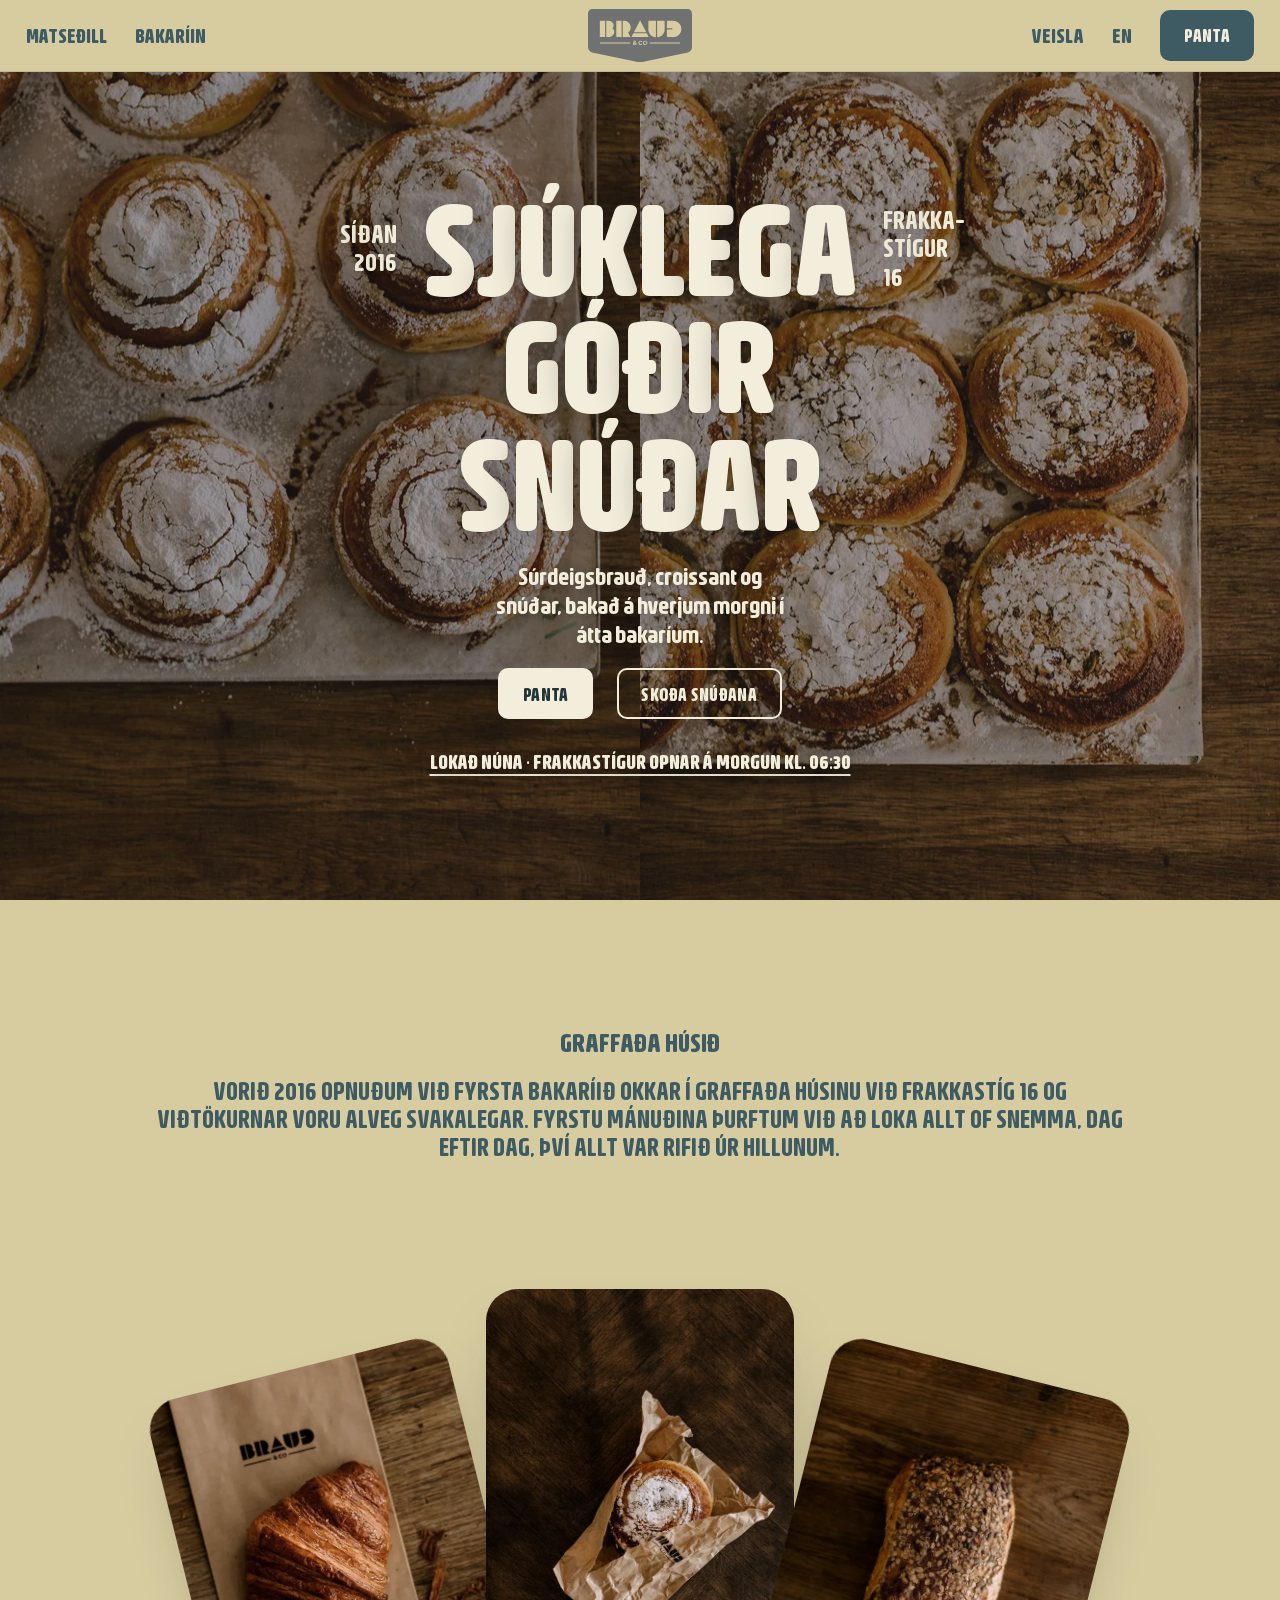
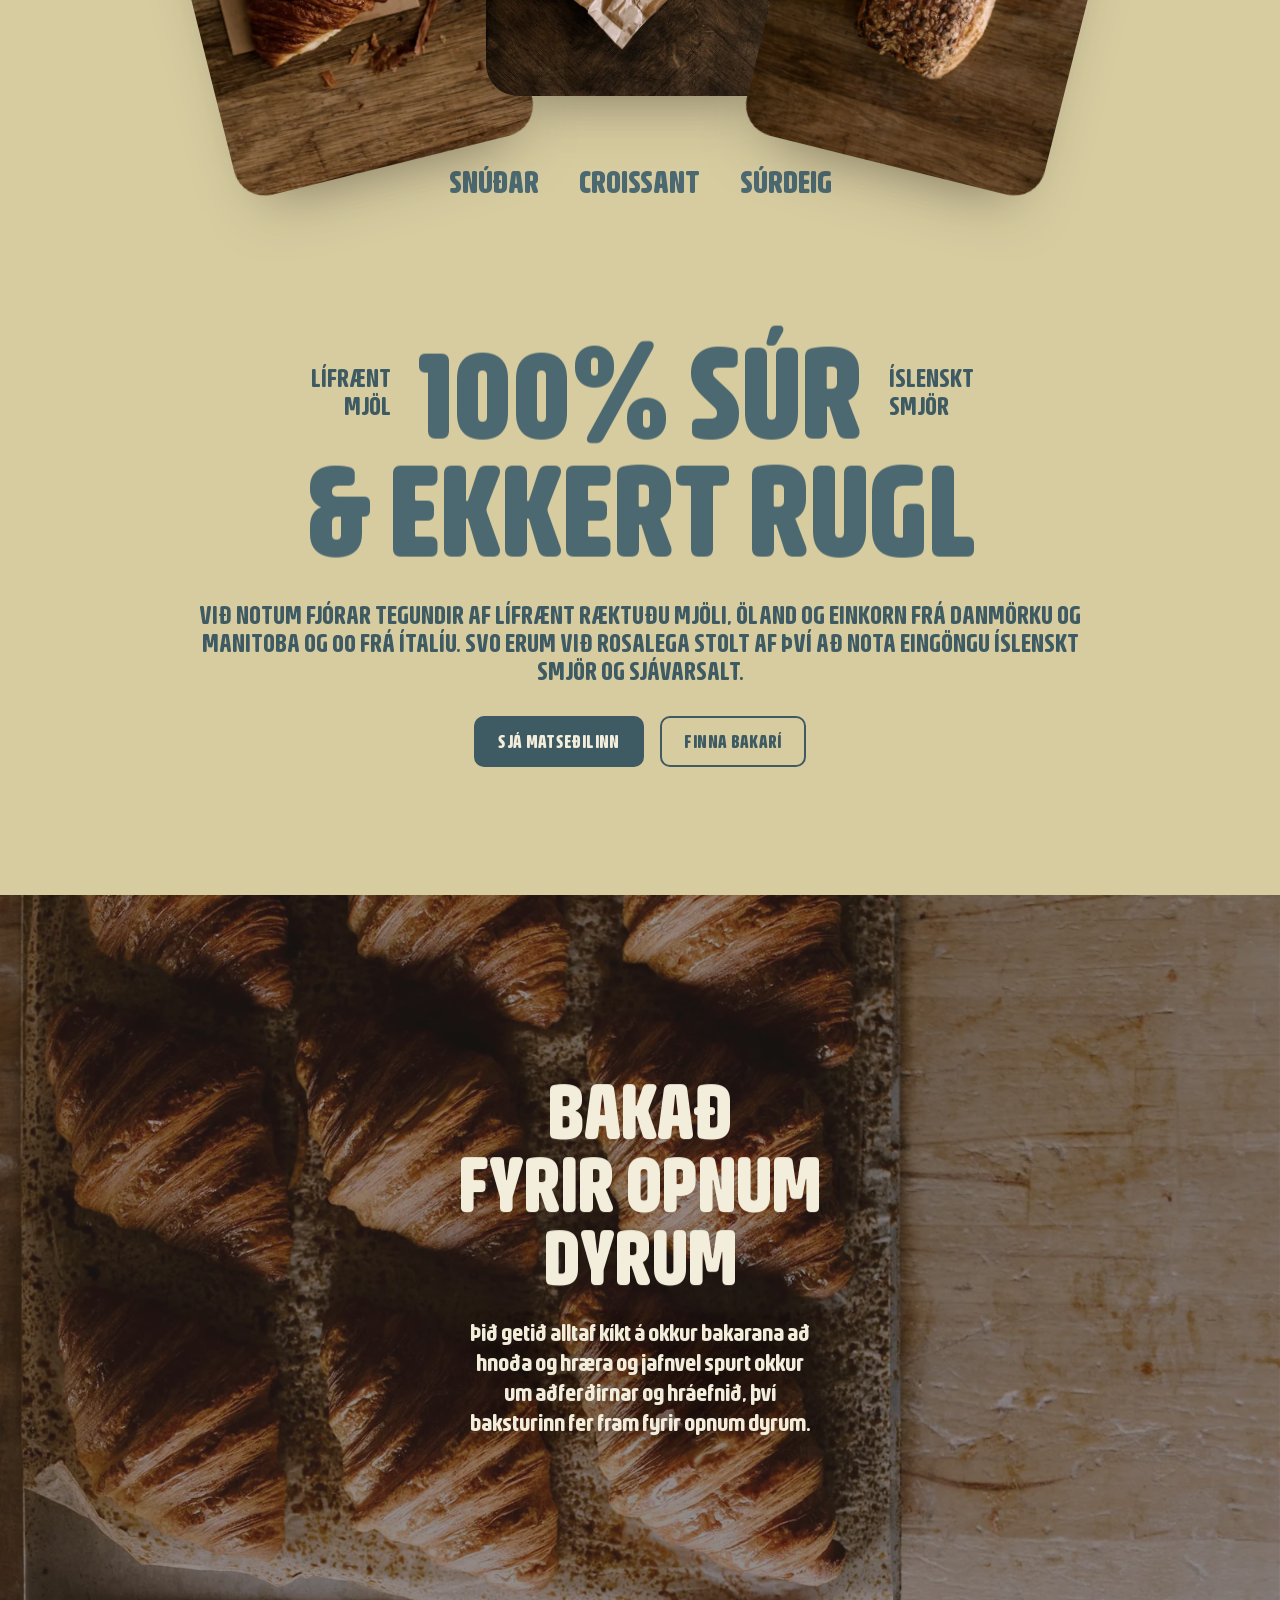
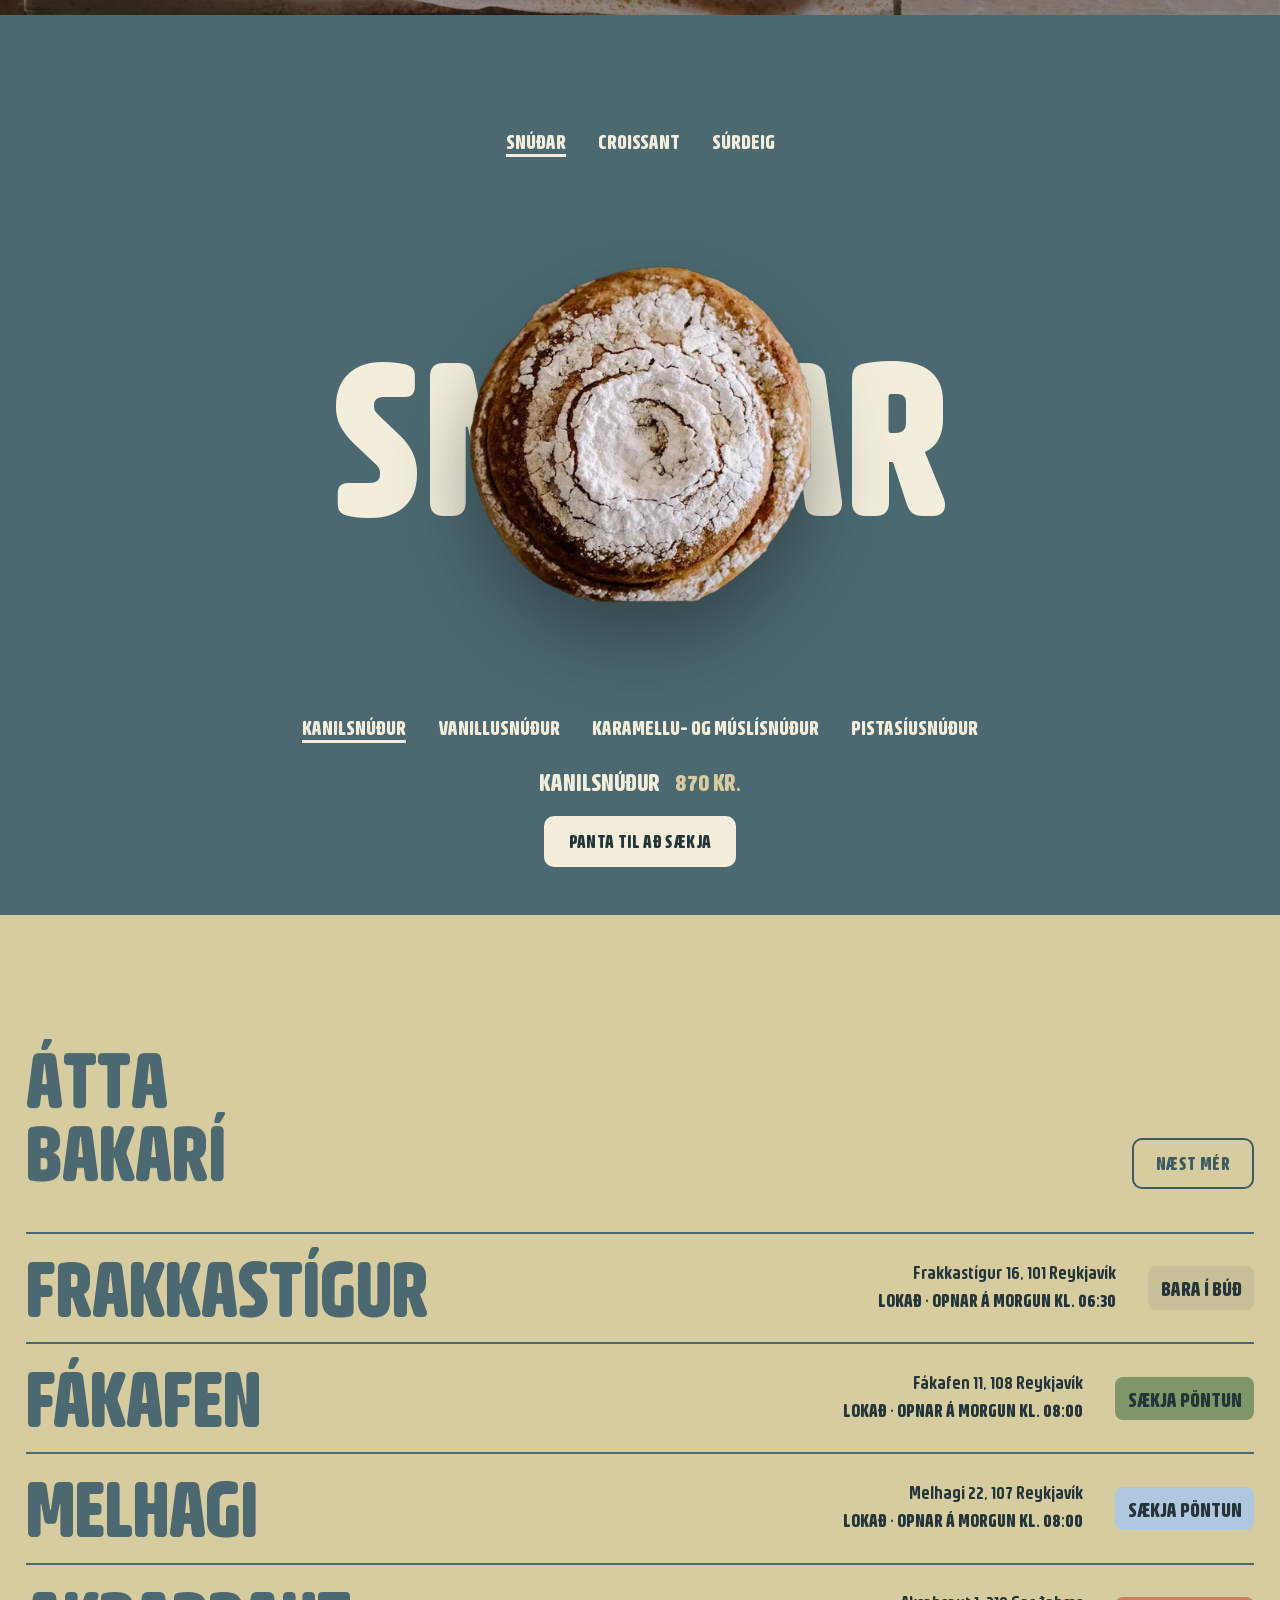
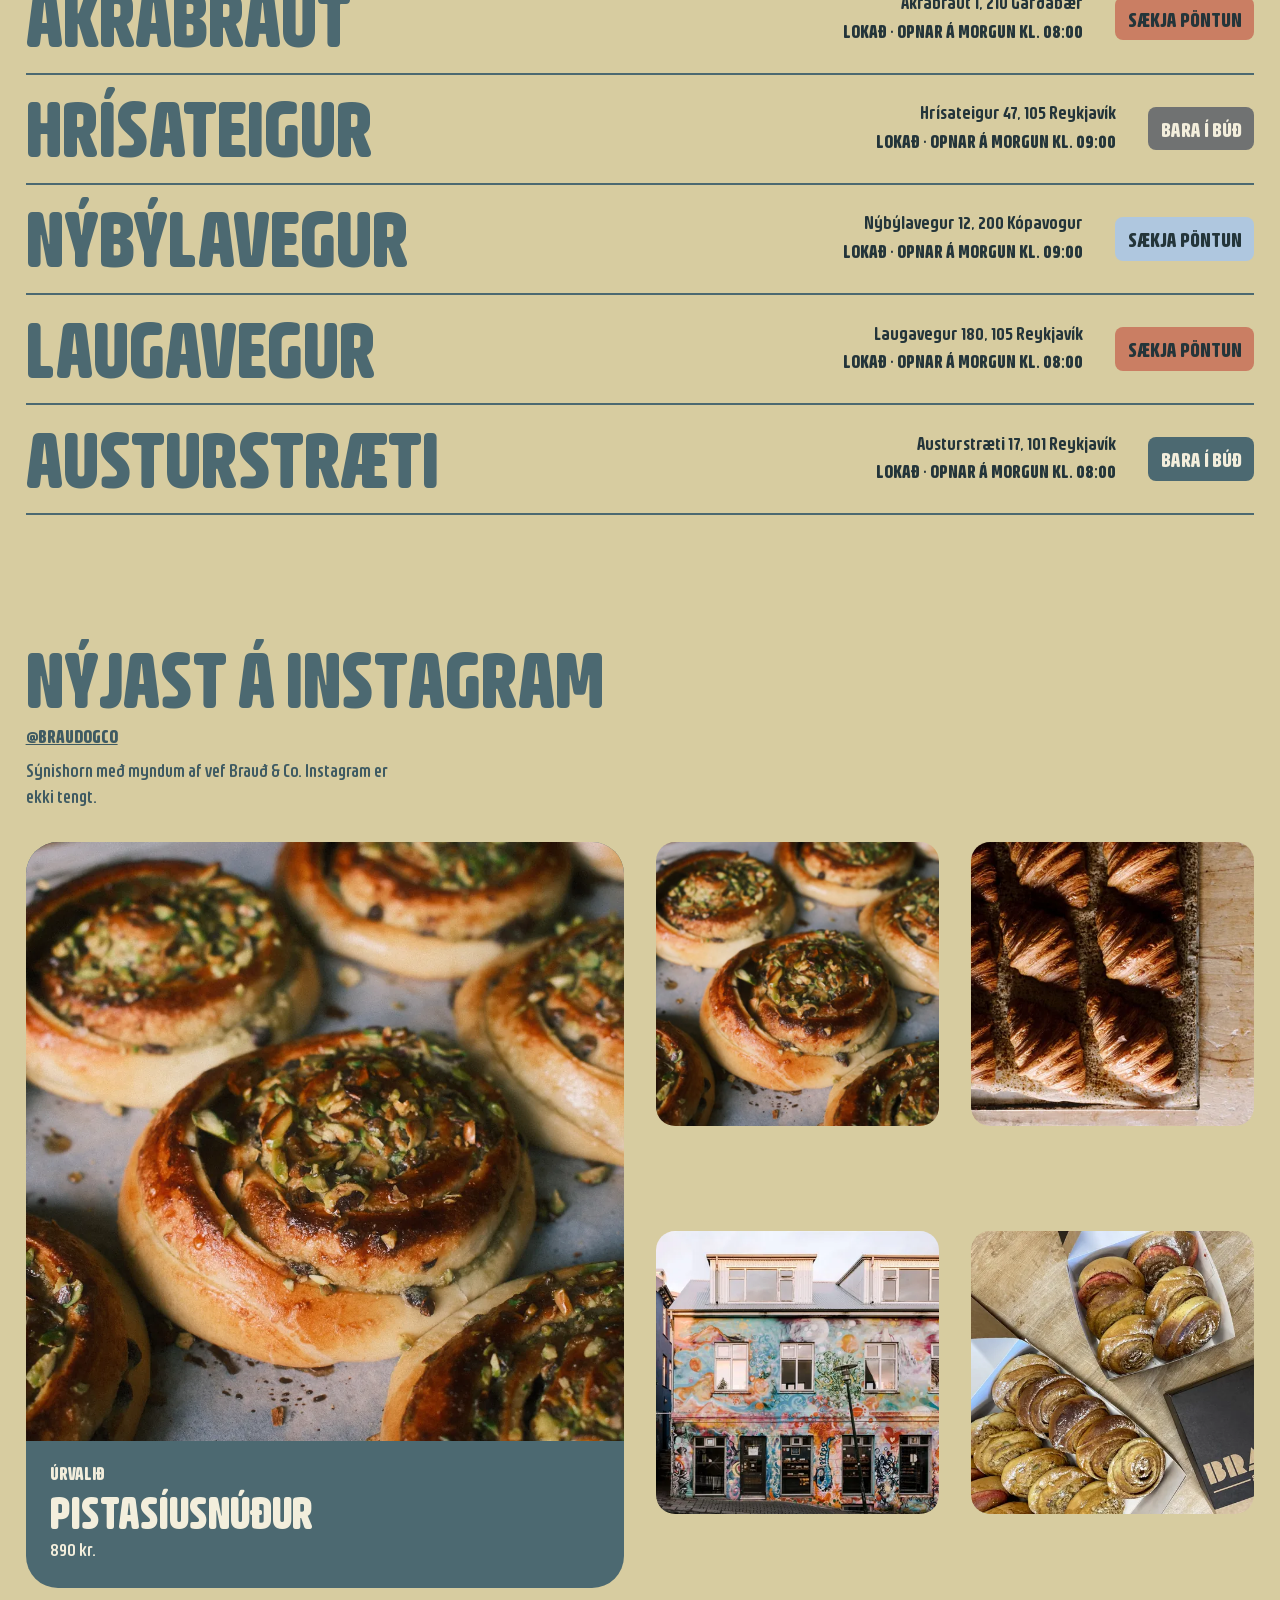
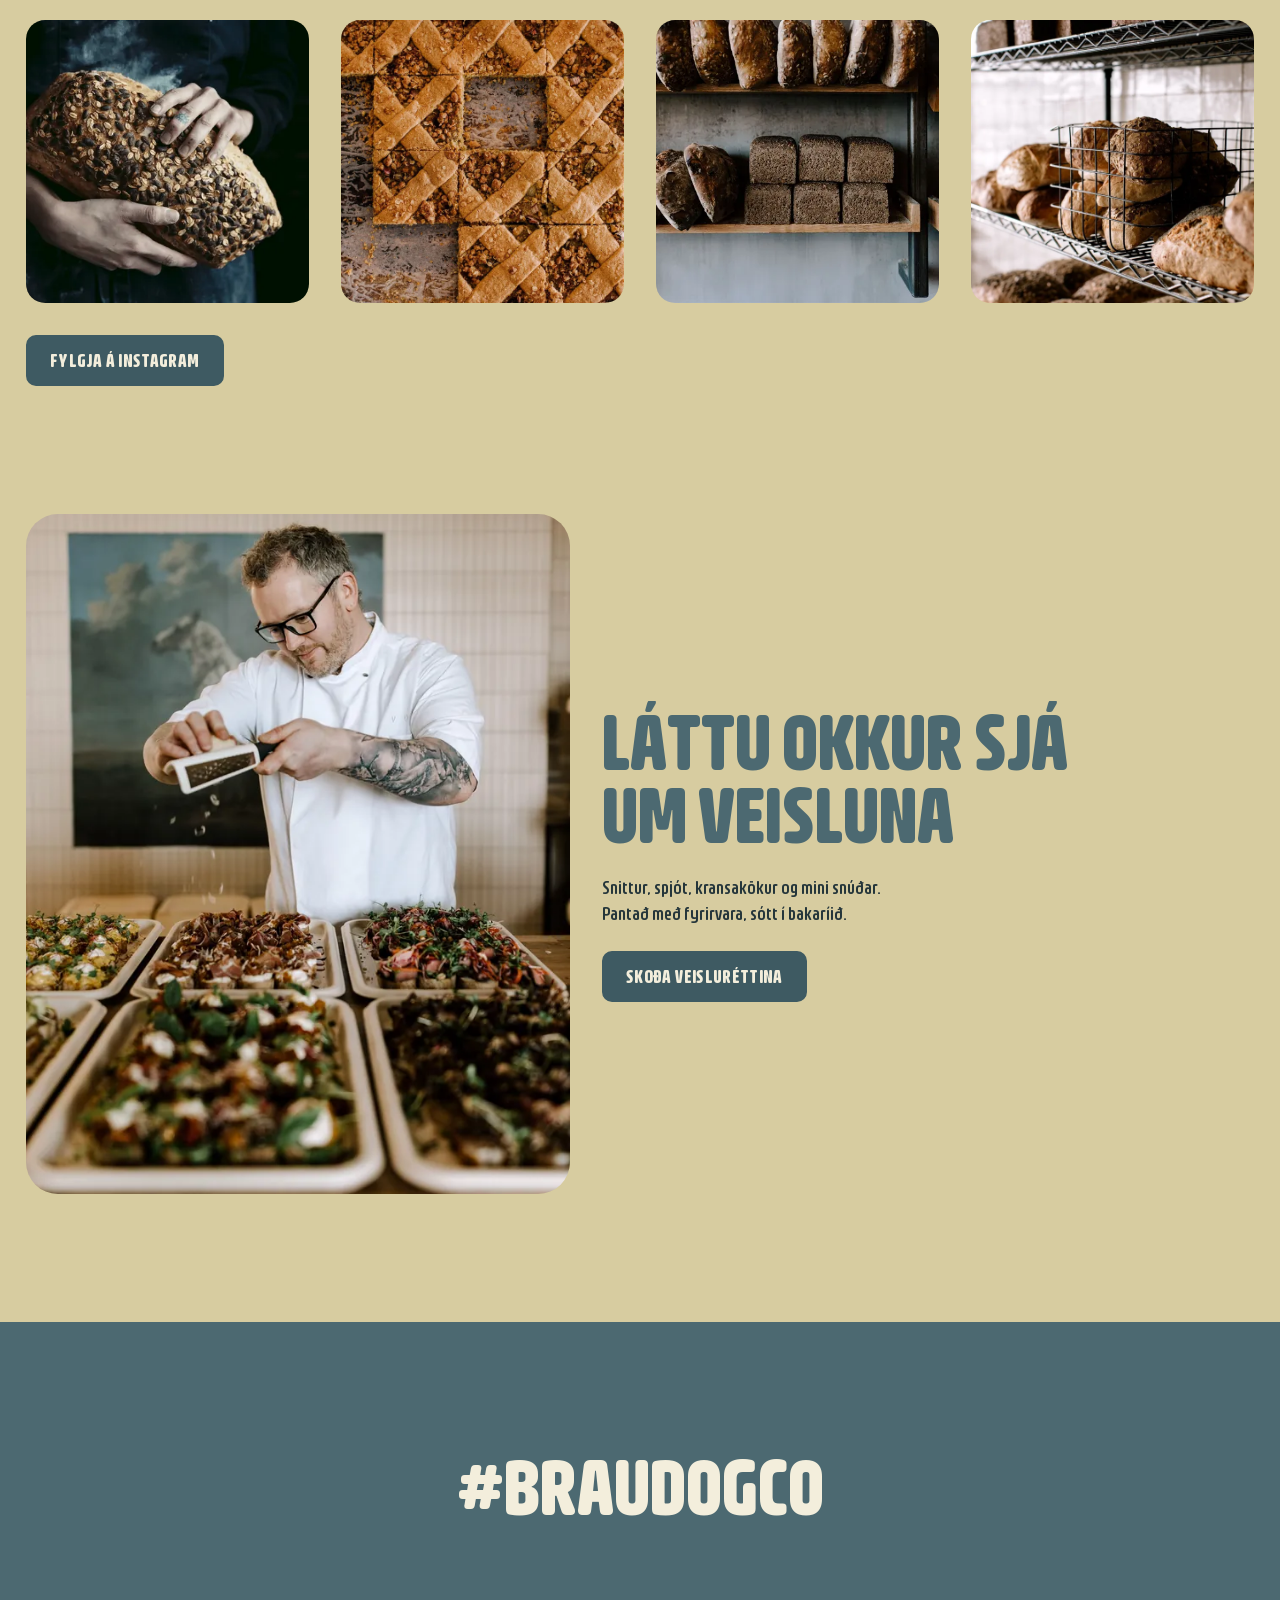
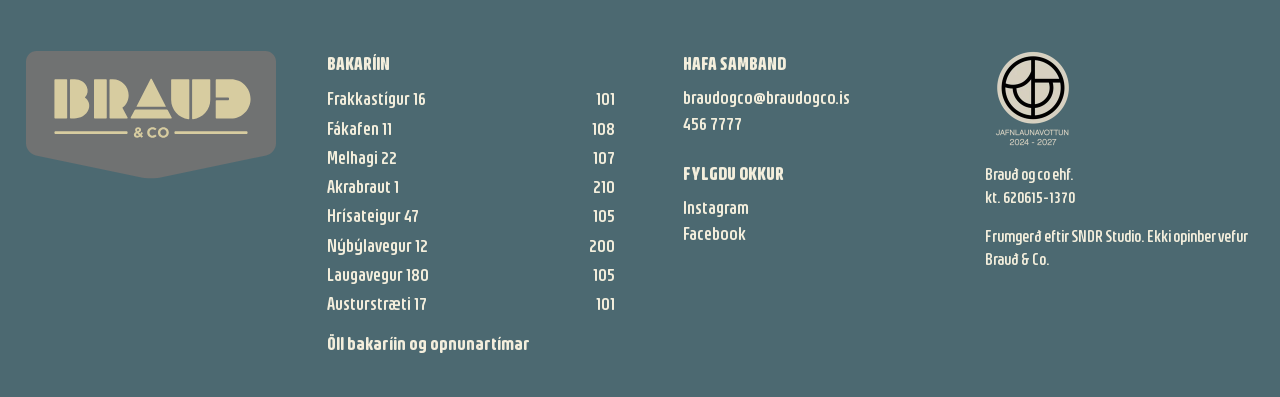
==== index.html @ dcd8f358 "Deploy Brauð & Co prototype (noindex preview)" ====
<!doctype html>
<html lang="is">
<head>
<meta charset="utf-8">
<meta name="viewport" content="width=device-width, initial-scale=1">
<title>Brauð &amp; Co · Súrdeigsbakarí og snúðar í Reykjavík</title>
<meta name="description" content="Sjúklega góðir snúðar, súrdeigsbrauð og croissant. Átta bakarí í Reykjavík, Kópavogi og Garðabæ.">
<meta name="robots" content="noindex, nofollow">
<meta name="theme-color" content="#D7CCA0">
<link rel="alternate" hreflang="is" href="./">
<link rel="alternate" hreflang="en" href="./en/">
<link rel="icon" href="./assets/favicon.svg" type="image/svg+xml">
<link rel="preload" href="./assets/fonts/Bevellier-Variable.woff2" as="font" type="font/woff2" crossorigin>
<link rel="stylesheet" href="./css/site.css">
<script>document.documentElement.classList.add('js');setTimeout(function(){if(!window.BC_BOOTED)document.documentElement.classList.remove('js')},3500)</script>
<script type="application/ld+json">{"@context":"https://schema.org","@graph":[{"@type":"Bakery","name":"Brauð & Co Frakkastígur","address":{"@type":"PostalAddress","streetAddress":"Frakkastígur 16","postalCode":"101","addressLocality":"Reykjavík","addressCountry":"IS"},"geo":{"@type":"GeoCoordinates","latitude":64.1440177,"longitude":-21.9260968},"telephone":"+354 456 7777","email":"braudogco@braudogco.is","openingHoursSpecification":[{"@type":"OpeningHoursSpecification","dayOfWeek":"Sunday","opens":"06:30","closes":"17:00"},{"@type":"OpeningHoursSpecification","dayOfWeek":"Monday","opens":"06:30","closes":"17:00"},{"@type":"OpeningHoursSpecification","dayOfWeek":"Tuesday","opens":"06:30","closes":"17:00"},{"@type":"OpeningHoursSpecification","dayOfWeek":"Wednesday","opens":"06:30","closes":"17:00"},{"@type":"OpeningHoursSpecification","dayOfWeek":"Thursday","opens":"06:30","closes":"17:00"},{"@type":"OpeningHoursSpecification","dayOfWeek":"Friday","opens":"06:30","closes":"17:00"},{"@type":"OpeningHoursSpecification","dayOfWeek":"Saturday","opens":"06:30","closes":"17:00"}],"servesCuisine":"Bakery","priceRange":"$$"},{"@type":"Bakery","name":"Brauð & Co Fákafen","address":{"@type":"PostalAddress","streetAddress":"Fákafen 11","postalCode":"108","addressLocality":"Reykjavík","addressCountry":"IS"},"geo":{"@type":"GeoCoordinates","latitude":64.1295279,"longitude":-21.8642543},"telephone":"+354 456 7777","email":"braudogco@braudogco.is","openingHoursSpecification":[{"@type":"OpeningHoursSpecification","dayOfWeek":"Sunday","opens":"08:00","closes":"15:00"},{"@type":"OpeningHoursSpecification","dayOfWeek":"Monday","opens":"07:00","closes":"17:00"},{"@type":"OpeningHoursSpecification","dayOfWeek":"Tuesday","opens":"07:00","closes":"17:00"},{"@type":"OpeningHoursSpecification","dayOfWeek":"Wednesday","opens":"07:00","closes":"17:00"},{"@type":"OpeningHoursSpecification","dayOfWeek":"Thursday","opens":"07:00","closes":"17:00"},{"@type":"OpeningHoursSpecification","dayOfWeek":"Friday","opens":"07:00","closes":"17:00"},{"@type":"OpeningHoursSpecification","dayOfWeek":"Saturday","opens":"08:00","closes":"16:00"}],"servesCuisine":"Bakery","priceRange":"$$"},{"@type":"Bakery","name":"Brauð & Co Melhagi","address":{"@type":"PostalAddress","streetAddress":"Melhagi 22","postalCode":"107","addressLocality":"Reykjavík","addressCountry":"IS"},"geo":{"@type":"GeoCoordinates","latitude":64.1441027,"longitude":-21.9609549},"telephone":"+354 456 7777","email":"braudogco@braudogco.is","openingHoursSpecification":[{"@type":"OpeningHoursSpecification","dayOfWeek":"Sunday","opens":"08:00","closes":"16:00"},{"@type":"OpeningHoursSpecification","dayOfWeek":"Monday","opens":"07:00","closes":"17:00"},{"@type":"OpeningHoursSpecification","dayOfWeek":"Tuesday","opens":"07:00","closes":"17:00"},{"@type":"OpeningHoursSpecification","dayOfWeek":"Wednesday","opens":"07:00","closes":"17:00"},{"@type":"OpeningHoursSpecification","dayOfWeek":"Thursday","opens":"07:00","closes":"17:00"},{"@type":"OpeningHoursSpecification","dayOfWeek":"Friday","opens":"07:00","closes":"17:00"},{"@type":"OpeningHoursSpecification","dayOfWeek":"Saturday","opens":"08:00","closes":"16:00"}],"servesCuisine":"Bakery","priceRange":"$$"},{"@type":"Bakery","name":"Brauð & Co Akrabraut","address":{"@type":"PostalAddress","streetAddress":"Akrabraut 1","postalCode":"210","addressLocality":"Garðabær","addressCountry":"IS"},"geo":{"@type":"GeoCoordinates","latitude":64.0980961,"longitude":-21.9083824},"telephone":"+354 456 7777","email":"braudogco@braudogco.is","openingHoursSpecification":[{"@type":"OpeningHoursSpecification","dayOfWeek":"Sunday","opens":"08:00","closes":"16:00"},{"@type":"OpeningHoursSpecification","dayOfWeek":"Monday","opens":"07:00","closes":"17:00"},{"@type":"OpeningHoursSpecification","dayOfWeek":"Tuesday","opens":"07:00","closes":"17:00"},{"@type":"OpeningHoursSpecification","dayOfWeek":"Wednesday","opens":"07:00","closes":"17:00"},{"@type":"OpeningHoursSpecification","dayOfWeek":"Thursday","opens":"07:00","closes":"17:00"},{"@type":"OpeningHoursSpecification","dayOfWeek":"Friday","opens":"07:00","closes":"17:00"},{"@type":"OpeningHoursSpecification","dayOfWeek":"Saturday","opens":"08:00","closes":"16:00"}],"servesCuisine":"Bakery","priceRange":"$$"},{"@type":"Bakery","name":"Brauð & Co Hrísateigur","address":{"@type":"PostalAddress","streetAddress":"Hrísateigur 47","postalCode":"105","addressLocality":"Reykjavík","addressCountry":"IS"},"geo":{"@type":"GeoCoordinates","latitude":64.1485477,"longitude":-21.884744},"telephone":"+354 456 7777","email":"braudogco@braudogco.is","openingHoursSpecification":[{"@type":"OpeningHoursSpecification","dayOfWeek":"Sunday","opens":"09:00","closes":"15:00"},{"@type":"OpeningHoursSpecification","dayOfWeek":"Monday","opens":"08:00","closes":"16:00"},{"@type":"OpeningHoursSpecification","dayOfWeek":"Tuesday","opens":"08:00","closes":"16:00"},{"@type":"OpeningHoursSpecification","dayOfWeek":"Wednesday","opens":"08:00","closes":"16:00"},{"@type":"OpeningHoursSpecification","dayOfWeek":"Thursday","opens":"08:00","closes":"16:00"},{"@type":"OpeningHoursSpecification","dayOfWeek":"Friday","opens":"08:00","closes":"16:00"},{"@type":"OpeningHoursSpecification","dayOfWeek":"Saturday","opens":"09:00","closes":"16:00"}],"servesCuisine":"Bakery","priceRange":"$$"},{"@type":"Bakery","name":"Brauð & Co Nýbýlavegur","address":{"@type":"PostalAddress","streetAddress":"Nýbýlavegur 12","postalCode":"200","addressLocality":"Kópavogur","addressCountry":"IS"},"geo":{"@type":"GeoCoordinates","latitude":64.1141998,"longitude":-21.8940573},"telephone":"+354 456 7777","email":"braudogco@braudogco.is","openingHoursSpecification":[{"@type":"OpeningHoursSpecification","dayOfWeek":"Sunday","opens":"09:00","closes":"15:00"},{"@type":"OpeningHoursSpecification","dayOfWeek":"Monday","opens":"07:30","closes":"16:00"},{"@type":"OpeningHoursSpecification","dayOfWeek":"Tuesday","opens":"07:30","closes":"16:00"},{"@type":"OpeningHoursSpecification","dayOfWeek":"Wednesday","opens":"07:30","closes":"16:00"},{"@type":"OpeningHoursSpecification","dayOfWeek":"Thursday","opens":"07:30","closes":"16:00"},{"@type":"OpeningHoursSpecification","dayOfWeek":"Friday","opens":"07:30","closes":"16:00"},{"@type":"OpeningHoursSpecification","dayOfWeek":"Saturday","opens":"09:00","closes":"16:00"}],"servesCuisine":"Bakery","priceRange":"$$"},{"@type":"Bakery","name":"Brauð & Co Laugavegur","address":{"@type":"PostalAddress","streetAddress":"Laugavegur 180","postalCode":"105","addressLocality":"Reykjavík","addressCountry":"IS"},"geo":{"@type":"GeoCoordinates","latitude":64.1401124,"longitude":-21.895071},"telephone":"+354 456 7777","email":"braudogco@braudogco.is","openingHoursSpecification":[{"@type":"OpeningHoursSpecification","dayOfWeek":"Sunday","opens":"08:00","closes":"15:00"},{"@type":"OpeningHoursSpecification","dayOfWeek":"Monday","opens":"07:00","closes":"16:00"},{"@type":"OpeningHoursSpecification","dayOfWeek":"Tuesday","opens":"07:00","closes":"16:00"},{"@type":"OpeningHoursSpecification","dayOfWeek":"Wednesday","opens":"07:00","closes":"16:00"},{"@type":"OpeningHoursSpecification","dayOfWeek":"Thursday","opens":"07:00","closes":"16:00"},{"@type":"OpeningHoursSpecification","dayOfWeek":"Friday","opens":"07:00","closes":"16:00"},{"@type":"OpeningHoursSpecification","dayOfWeek":"Saturday","opens":"08:00","closes":"15:00"}],"servesCuisine":"Bakery","priceRange":"$$"},{"@type":"Bakery","name":"Brauð & Co Austurstræti","address":{"@type":"PostalAddress","streetAddress":"Austurstræti 17","postalCode":"101","addressLocality":"Reykjavík","addressCountry":"IS"},"geo":{"@type":"GeoCoordinates","latitude":64.1476283,"longitude":-21.9377164},"telephone":"+354 456 7777","email":"braudogco@braudogco.is","openingHoursSpecification":[{"@type":"OpeningHoursSpecification","dayOfWeek":"Sunday","opens":"08:00","closes":"15:00"},{"@type":"OpeningHoursSpecification","dayOfWeek":"Monday","opens":"07:00","closes":"16:00"},{"@type":"OpeningHoursSpecification","dayOfWeek":"Tuesday","opens":"07:00","closes":"16:00"},{"@type":"OpeningHoursSpecification","dayOfWeek":"Wednesday","opens":"07:00","closes":"16:00"},{"@type":"OpeningHoursSpecification","dayOfWeek":"Thursday","opens":"07:00","closes":"16:00"},{"@type":"OpeningHoursSpecification","dayOfWeek":"Friday","opens":"07:00","closes":"16:00"},{"@type":"OpeningHoursSpecification","dayOfWeek":"Saturday","opens":"08:00","closes":"16:00"}],"servesCuisine":"Bakery","priceRange":"$$"}]}</script>
</head>
<body class="bc-page bc-page--home" data-lang="is">
<div class="bc-root">
<a class="bc-skip" href="#main">Fara í efni</a>
<div class="bc-awning" aria-hidden="true"></div>
<header class="bc-bar" data-bar>
  <nav class="bc-nav bc-nav--l" aria-label="Aðalvalmynd"><a class="bc-nav__a" href="./matsedill/">Matseðill</a><a class="bc-nav__a" href="./bakariin/">Bakaríin</a></nav>
  <a class="bc-logo" translate="no" href="./" aria-label="Forsíða Brauð &amp; Co" data-logo><svg aria-hidden="true" focusable="false" width="250" height="128" viewBox="0 0 250 128" fill="none" xmlns="http://www.w3.org/2000/svg">
<g clip-path="url(#bclogo)">
<path d="M239.361 0H10.6385C4.77356 0 0 4.7745 0 10.6406V92.2481C0 97.9268 4.35463 103.286 9.91092 104.443L116.737 126.772C118.964 127.235 121.908 127.5 125.005 127.5C128.103 127.5 131.047 127.246 133.274 126.772L240.1 104.443C245.656 103.286 250.011 97.9268 250.011 92.2481V10.6406C250 4.7745 245.226 0 239.361 0Z" fill="#707272"/>
<path d="M115.436 86.735L114.257 85.5331C113.43 86.2167 112.449 86.6688 111.269 86.6688C109.318 86.6688 107.841 85.5331 107.841 83.7027C107.841 82.3905 108.546 81.4753 109.825 80.8909C109.329 80.1742 109.108 79.5457 109.108 78.8289C109.108 77.4175 110.233 76.1274 112.206 76.1274C113.948 76.1274 115.084 77.2521 115.084 78.7076C115.084 80.097 114.213 80.9019 112.934 81.3981L114.29 82.7544C114.621 82.2251 114.962 81.6297 115.282 81.0012L116.936 81.9054C116.539 82.6221 116.109 83.3829 115.591 84.0666L117.09 85.5662L115.436 86.735ZM111.038 82.2692C110.365 82.6221 110.09 83.1183 110.09 83.6255C110.09 84.3532 110.685 84.8384 111.523 84.8384C112.03 84.8384 112.526 84.6179 113 84.254L111.038 82.2692ZM112.151 77.8917C111.556 77.8917 111.159 78.3107 111.159 78.9392C111.159 79.4023 111.335 79.7441 111.754 80.2183C112.647 79.8875 113.11 79.5016 113.11 78.851C113.11 78.2335 112.724 77.8917 112.151 77.8917Z" fill="#D7CCA0"/>
<path d="M126.428 86.7021C123.418 86.7021 121.191 84.3865 121.191 81.4535V81.4204C121.191 78.5204 123.385 76.1387 126.516 76.1387C128.445 76.1387 129.592 76.7782 130.54 77.7155L129.106 79.3695C128.324 78.6527 127.519 78.2117 126.494 78.2117C124.774 78.2117 123.528 79.6451 123.528 81.3983V81.4314C123.528 83.1846 124.741 84.6401 126.494 84.6401C127.662 84.6401 128.379 84.177 129.184 83.4382L130.617 84.8827C129.558 86.0074 128.39 86.7021 126.428 86.7021Z" fill="#D7CCA0"/>
<path d="M137.364 86.7021C134.211 86.7021 131.951 84.3535 131.951 81.4535V81.4204C131.951 78.5204 134.244 76.1387 137.397 76.1387C140.55 76.1387 142.81 78.4873 142.81 81.3983V81.4314C142.81 84.3204 140.517 86.7021 137.364 86.7021ZM140.462 81.4204C140.462 79.6672 139.172 78.2117 137.364 78.2117C135.556 78.2117 134.299 79.6451 134.299 81.3983V81.4314C134.299 83.1846 135.578 84.6401 137.397 84.6401C139.205 84.6401 140.462 83.2067 140.462 81.4535V81.4204Z" fill="#D7CCA0"/>
<path d="M29.0934 28.3271C28.7186 28.3271 28.4209 28.6249 28.4209 28.9998V66.8429C28.4209 67.2178 28.7186 67.5155 29.0934 67.5155H40.5036C40.8785 67.5155 41.1761 67.2178 41.1761 66.8429V28.9998C41.1761 28.6249 40.8785 28.3271 40.5036 28.3271H29.0934Z" fill="#D7CCA0"/>
<path d="M68.682 28.3271C68.3072 28.3271 68.0095 28.6249 68.0095 28.9998V66.8429C68.0095 67.2178 68.3072 67.5155 68.682 67.5155H80.0922C80.4671 67.5155 80.7647 67.2178 80.7647 66.8429V28.9998C80.7647 28.6249 80.4671 28.3271 80.0922 28.3271H68.682Z" fill="#D7CCA0"/>
<path d="M44.6157 28.3271C44.2409 28.3271 43.9432 28.6249 43.9432 28.9998V66.8429C43.9432 67.2178 44.2409 67.5155 44.6157 67.5155H48.1546C53.8542 67.5155 60.568 64.6045 62.7067 58.1099C64.1509 53.7213 62.806 49.4761 59.1018 46.7305L58.8372 46.543L59.0577 46.3004C61.7697 43.3012 62.4201 39.3096 60.7885 35.6378C58.8151 31.1941 54.1077 28.3271 48.7829 28.3271H44.6157Z" fill="#D7CCA0"/>
<path d="M84.2043 28.3271C83.8295 28.3271 83.5318 28.6249 83.5318 28.9998V66.8429C83.5318 67.2178 83.8295 67.5155 84.2043 67.5155H101.005C101.369 67.5155 101.678 67.2178 101.678 66.8429C101.678 66.7216 101.645 66.6003 101.579 66.5011L96.3863 56.7757L96.5847 56.6213C100.443 53.6221 102.659 49.1012 102.659 44.2054C102.659 35.4503 95.5374 28.3271 86.784 28.3271H84.2043Z" fill="#D7CCA0"/>
<path d="M162.544 68.133H162.566C162.951 68.1771 163.304 67.8684 163.304 67.4824V28.9998C163.304 28.6249 163.007 28.3271 162.632 28.3271H145.798C145.423 28.3271 145.125 28.6249 145.125 28.9998V48.6932C145.147 58.6832 152.622 67.0414 162.544 68.133Z" fill="#D7CCA0"/>
<path d="M166.093 67.4824C166.104 67.8463 166.402 68.133 166.766 68.133C166.788 68.133 166.821 68.133 166.843 68.133H166.876C176.809 67.0303 184.284 58.6722 184.284 48.6822V28.9998C184.284 28.6249 183.986 28.3271 183.611 28.3271H166.777C166.402 28.3271 166.104 28.6249 166.104 28.9998V67.4383V67.4493L166.093 67.4824Z" fill="#D7CCA0"/>
<path d="M190.402 49.3104C190.027 49.3104 189.73 49.6081 189.73 49.983V66.8536C189.73 67.2285 190.027 67.5263 190.402 67.5263H205.009C215.791 67.5263 224.567 58.7491 224.567 47.9651C224.567 37.1481 215.791 28.3379 205.009 28.3379H190.402C190.027 28.3379 189.73 28.6356 189.73 29.0105V45.8811C189.73 46.256 190.027 46.5538 190.402 46.5538H201.812C202.507 46.5538 203.069 47.1161 203.069 47.8108V48.0754C203.069 48.7701 202.507 49.3324 201.812 49.3324H190.402V49.3104Z" fill="#D7CCA0"/>
<path d="M125.193 27.6436C124.917 27.6436 124.686 27.809 124.576 28.0515L110.63 55.3202C110.564 55.4525 110.552 55.5738 110.597 55.64C110.641 55.7061 110.751 55.7502 110.894 55.7502H139.48C139.624 55.7502 139.734 55.7061 139.778 55.64C139.822 55.5738 139.811 55.4525 139.745 55.3202L125.81 28.0736C125.7 27.809 125.457 27.6436 125.193 27.6436Z" fill="#D7CCA0"/>
<path d="M110.31 58.5288C109.494 58.5288 109.252 58.6391 109.075 58.7493C108.91 58.8486 108.546 59.3007 108.304 59.7417L104.699 66.512C104.643 66.6113 104.61 66.7326 104.61 66.8428C104.61 67.2067 104.908 67.5154 105.283 67.5154H145.103C145.467 67.5154 145.775 67.2177 145.775 66.8428C145.775 66.7326 145.742 66.6223 145.687 66.5231L142.082 59.7417C141.84 59.3007 141.476 58.8486 141.311 58.7493C141.134 58.6501 140.892 58.5288 140.076 58.5288H110.31Z" fill="#D7CCA0"/>
<path d="M100.355 80.2622H29.6777C28.9831 80.2622 28.4209 80.8245 28.4209 81.519V81.7836C28.4209 82.4781 28.9831 83.0404 29.6777 83.0404H100.355C101.05 83.0404 101.612 82.4781 101.612 81.7836V81.519C101.601 80.8245 101.039 80.2622 100.355 80.2622Z" fill="#D7CCA0"/>
<path d="M220.322 80.2622H149.645C148.951 80.2622 148.388 80.8245 148.388 81.519V81.7836C148.388 82.4781 148.951 83.0404 149.645 83.0404H220.322C221.017 83.0404 221.579 82.4781 221.579 81.7836V81.519C221.579 80.8245 221.017 80.2622 220.322 80.2622Z" fill="#D7CCA0"/>
</g>
<defs>
<clipPath id="bclogo">
<rect width="250" height="127.5" fill="white"/>
</clipPath>
</defs>
</svg>
</a>
  <div class="bc-nav bc-nav--r"><a class="bc-nav__a" href="./veisla/">Veisla</a><a class="bc-nav__a bc-lang" href="./en/" hreflang="en" lang="en" aria-label="English">EN</a>
    <a class="bc-btn bc-btn--order" href="https://braudogco.is/vefverslun">Panta</a>
    <button class="bc-burger" type="button" aria-expanded="false" aria-controls="bc-panel" data-burger><span class="bc-sr">Opna valmynd</span><i></i><i></i></button>
  </div>
</header>
<div class="bc-panel" id="bc-panel" hidden data-panel>
  <nav aria-label="Valmynd">
    <a href="./" data-home>Forsíða</a><a href="./matsedill/">Matseðill</a><a href="./bakariin/">Bakaríin</a><a href="./veisla/">Veisla</a>
  </nav>
  <div class="bc-panel__foot"><a class="bc-btn" href="https://braudogco.is/vefverslun">Panta</a><a class="bc-panel__lang" href="./en/" hreflang="en" lang="en">English</a></div>
</div>
<main id="main">

<section class="bc-hero" data-hero>
  <div class="bc-hero__media" data-parallax>
    <figure class="bc-hero__ph"><img class="" width="1365" height="2048" src="./assets/img/kanil-tray-1024.webp" srcset="assets/img/kanil-tray-640.webp 640w, assets/img/kanil-tray-1024.webp 1024w, assets/img/kanil-tray-1365.webp 1365w" sizes="(min-width: 960px) 50vw, 100vw" alt="Kanilsnúðar á bökunarplötu" fetchpriority="high"></figure>
    <figure class="bc-hero__ph bc-hero__ph--2"><picture><source media="(max-width: 959.8px)" srcset="[data-uri]"><img class="" width="1365" height="2048" src="./assets/img/karamellu-tray-1024.webp" srcset="assets/img/karamellu-tray-640.webp 640w, assets/img/karamellu-tray-1024.webp 1024w, assets/img/karamellu-tray-1365.webp 1365w" sizes="50vw" alt="Karamellu- og múslísnúðar á bökunarplötu" fetchpriority="high"></picture></figure>
  </div>
  <div class="bc-hero__copy">
    <h1 class="bc-title fs-240" aria-label="Sjúklega góðir snúðar">
      <span class="bc-hero__row"><span class="bc-stamp bc-stamp--l fs-35" aria-hidden="true"><span class="bc-st bc-line" style="--d:0.4" data-st aria-hidden="true"><span class="bc-sr">Síðan</span><span aria-hidden="true"><span class="bc-w"><span class="bc-c" style="--i:0">S</span><span class="bc-c" style="--i:1">í</span><span class="bc-c" style="--i:2">ð</span><span class="bc-c" style="--i:3">a</span><span class="bc-c" style="--i:4">n</span></span></span></span><span class="bc-st bc-line" style="--d:0.48000000000000004" data-st aria-hidden="true"><span class="bc-sr">2016</span><span aria-hidden="true"><span class="bc-w"><span class="bc-c" style="--i:0">2</span><span class="bc-c" style="--i:1">0</span><span class="bc-c" style="--i:2">1</span><span class="bc-c" style="--i:3">6</span></span></span></span></span><span class="bc-st bc-line" style="--d:0.6" data-st aria-hidden="true"><span class="bc-sr">Sjúklega</span><span aria-hidden="true"><span class="bc-w"><span class="bc-c" style="--i:0">S</span><span class="bc-c" style="--i:1">j</span><span class="bc-c" style="--i:2">ú</span><span class="bc-c" style="--i:3">k</span><span class="bc-c" style="--i:4">l</span><span class="bc-c" style="--i:5">e</span><span class="bc-c" style="--i:6">g</span><span class="bc-c" style="--i:7">a</span></span></span></span><span class="bc-stamp bc-stamp--r fs-35" aria-hidden="true"><span class="bc-st bc-line" style="--d:0.4" data-st aria-hidden="true"><span class="bc-sr">Frakka-</span><span aria-hidden="true"><span class="bc-w"><span class="bc-c" style="--i:0">F</span><span class="bc-c" style="--i:1">r</span><span class="bc-c" style="--i:2">a</span><span class="bc-c" style="--i:3">k</span><span class="bc-c" style="--i:4">k</span><span class="bc-c" style="--i:5">a</span><span class="bc-c" style="--i:6">-</span></span></span></span><span class="bc-st bc-line" style="--d:0.48000000000000004" data-st aria-hidden="true"><span class="bc-sr">stígur 16</span><span aria-hidden="true"><span class="bc-w"><span class="bc-c" style="--i:0">s</span><span class="bc-c" style="--i:1">t</span><span class="bc-c" style="--i:2">í</span><span class="bc-c" style="--i:3">g</span><span class="bc-c" style="--i:4">u</span><span class="bc-c" style="--i:5">r</span></span> <span class="bc-w"><span class="bc-c" style="--i:6">1</span><span class="bc-c" style="--i:7">6</span></span></span></span></span></span>
      <span class="bc-st bc-line" style="--d:0.72" data-st aria-hidden="true"><span class="bc-sr">góðir</span><span aria-hidden="true"><span class="bc-w"><span class="bc-c" style="--i:0">g</span><span class="bc-c" style="--i:1">ó</span><span class="bc-c" style="--i:2">ð</span><span class="bc-c" style="--i:3">i</span><span class="bc-c" style="--i:4">r</span></span></span></span>
      <span class="bc-st bc-line" style="--d:0.84" data-st aria-hidden="true"><span class="bc-sr">snúðar</span><span aria-hidden="true"><span class="bc-w"><span class="bc-c" style="--i:0">s</span><span class="bc-c" style="--i:1">n</span><span class="bc-c" style="--i:2">ú</span><span class="bc-c" style="--i:3">ð</span><span class="bc-c" style="--i:4">a</span><span class="bc-c" style="--i:5">r</span></span></span></span>
    </h1>
    <p class="bc-hero__line">Súrdeigsbrauð, croissant og snúðar, bakað á hverjum morgni í átta bakaríum.</p>
    <div class="bc-hero__cta"><a class="bc-btn bc-btn--paper" href="https://braudogco.is/vefverslun">Panta</a><a class="bc-btn bc-btn--line" href="#snudar-show" data-jump>Skoða snúðana</a></div>
    <a class="bc-open" href="./bakariin/" data-open-count>8 bakarí opin núna</a>
  </div>
</section>

<section class="bc-story bc-sheet" aria-labelledby="story-h">
  <h2 id="story-h" class="bc-story__h fs-35">Graffaða húsið</h2>
  <p class="bc-story__p fs-35">Vorið 2016 opnuðum við fyrsta bakaríið okkar í graffaða húsinu við Frakkastíg 16 og viðtökurnar voru alveg svakalegar. Fyrstu mánuðina þurftum við að loka allt of snemma, dag eftir dag, því allt var rifið úr hillunum.</p>
</section>

<section class="bc-cards bc-sheet" aria-label="Úrvalið" data-observe>
  <div class="bc-cards__inner">
    <a class="bc-card bc-card--left" href="./matsedill/#smjordeig" aria-label="Croissant" tabindex="-1"><img class="" width="888" height="918" src="./assets/img/croissant-640.webp" srcset="assets/img/croissant-640.webp 640w, assets/img/croissant-888.webp 888w" sizes="(min-width: 960px) 25vw, 45vw" alt="Croissant á bréfpoka" loading="lazy" decoding="async"></a>
    <a class="bc-card bc-card--center" href="./matsedill/#snudar" aria-label="Snúðar" tabindex="-1"><img class="" width="1365" height="2048" src="./assets/img/vanillu-bag-1024.webp" srcset="assets/img/vanillu-bag-640.webp 640w, assets/img/vanillu-bag-1024.webp 1024w, assets/img/vanillu-bag-1365.webp 1365w" sizes="(min-width: 960px) 25vw, 45vw" alt="Vanillusnúður í bréfi" loading="lazy" decoding="async"></a>
    <a class="bc-card bc-card--right" href="./matsedill/#braud" aria-label="Súrdeig" tabindex="-1"><img class="" width="1365" height="2048" src="./assets/img/einkorn-1024.webp" srcset="assets/img/einkorn-640.webp 640w, assets/img/einkorn-1024.webp 1024w, assets/img/einkorn-1365.webp 1365w" sizes="(min-width: 960px) 25vw, 45vw" alt="Einkorna súrdeigsbrauð" loading="lazy" decoding="async"></a>
  </div>
  <nav class="bc-cards__caps" aria-label="Úrvalið"><a href="./matsedill/#snudar">Snúðar</a><a href="./matsedill/#smjordeig">Croissant</a><a href="./matsedill/#braud">Súrdeig</a></nav>
</section>

<section class="bc-state bc-sheet" aria-labelledby="slogan-h">
  <h2 id="slogan-h" class="bc-title fs-240 bc-title--slate" aria-label="100% súr &amp; ekkert rugl">
    <span class="bc-hero__row"><span class="bc-stamp bc-stamp--l fs-35" aria-hidden="true"><span class="bc-st bc-line" style="--d:0.4" data-st aria-hidden="true"><span class="bc-sr">Lífrænt</span><span aria-hidden="true"><span class="bc-w"><span class="bc-c" style="--i:0">L</span><span class="bc-c" style="--i:1">í</span><span class="bc-c" style="--i:2">f</span><span class="bc-c" style="--i:3">r</span><span class="bc-c" style="--i:4">æ</span><span class="bc-c" style="--i:5">n</span><span class="bc-c" style="--i:6">t</span></span></span></span><span class="bc-st bc-line" style="--d:0.48000000000000004" data-st aria-hidden="true"><span class="bc-sr">mjöl</span><span aria-hidden="true"><span class="bc-w"><span class="bc-c" style="--i:0">m</span><span class="bc-c" style="--i:1">j</span><span class="bc-c" style="--i:2">ö</span><span class="bc-c" style="--i:3">l</span></span></span></span></span><span class="bc-st bc-line" style="--d:0" data-st aria-hidden="true"><span class="bc-sr">100% súr</span><span aria-hidden="true"><span class="bc-w"><span class="bc-c" style="--i:0">1</span><span class="bc-c" style="--i:1">0</span><span class="bc-c" style="--i:2">0</span><span class="bc-c" style="--i:3">%</span></span> <span class="bc-w"><span class="bc-c" style="--i:4">s</span><span class="bc-c" style="--i:5">ú</span><span class="bc-c" style="--i:6">r</span></span></span></span><span class="bc-stamp bc-stamp--r fs-35" aria-hidden="true"><span class="bc-st bc-line" style="--d:0.4" data-st aria-hidden="true"><span class="bc-sr">Íslenskt</span><span aria-hidden="true"><span class="bc-w"><span class="bc-c" style="--i:0">Í</span><span class="bc-c" style="--i:1">s</span><span class="bc-c" style="--i:2">l</span><span class="bc-c" style="--i:3">e</span><span class="bc-c" style="--i:4">n</span><span class="bc-c" style="--i:5">s</span><span class="bc-c" style="--i:6">k</span><span class="bc-c" style="--i:7">t</span></span></span></span><span class="bc-st bc-line" style="--d:0.48000000000000004" data-st aria-hidden="true"><span class="bc-sr">smjör</span><span aria-hidden="true"><span class="bc-w"><span class="bc-c" style="--i:0">s</span><span class="bc-c" style="--i:1">m</span><span class="bc-c" style="--i:2">j</span><span class="bc-c" style="--i:3">ö</span><span class="bc-c" style="--i:4">r</span></span></span></span></span></span>
    <span class="bc-st bc-line" style="--d:0.12" data-st aria-hidden="true"><span class="bc-sr">&amp; ekkert rugl</span><span aria-hidden="true"><span class="bc-w"><span class="bc-c" style="--i:0">&amp;</span></span> <span class="bc-w"><span class="bc-c" style="--i:1">e</span><span class="bc-c" style="--i:2">k</span><span class="bc-c" style="--i:3">k</span><span class="bc-c" style="--i:4">e</span><span class="bc-c" style="--i:5">r</span><span class="bc-c" style="--i:6">t</span></span> <span class="bc-w"><span class="bc-c" style="--i:7">r</span><span class="bc-c" style="--i:8">u</span><span class="bc-c" style="--i:9">g</span><span class="bc-c" style="--i:10">l</span></span></span></span>
  </h2>
  <p class="bc-state__p fs-35">Við notum fjórar tegundir af lífrænt ræktuðu mjöli, Öland og Einkorn frá Danmörku og Manitoba og 00 frá Ítalíu. Svo erum við rosalega stolt af því að nota eingöngu íslenskt smjör og sjávarsalt.</p>
  <div class="bc-state__cta"><a class="bc-btn" href="./matsedill/">Sjá matseðilinn</a><a class="bc-btn bc-btn--ghost" href="./bakariin/">Finna bakarí</a></div>
</section>

<section class="bc-sticky" aria-labelledby="doors-h">
  <div class="bc-sticky__inner" data-observe>
    <div class="bc-sticky__media"><img class="" width="1600" height="1068" src="./assets/img/bakstur-1024.webp" srcset="assets/img/bakstur-640.webp 640w, assets/img/bakstur-1024.webp 1024w, assets/img/bakstur-1600.webp 1600w" sizes="100vw" alt="Croissant á bökunarplötum" loading="lazy" decoding="async"></div>
    <div class="bc-sticky__text">
      <h2 id="doors-h" class="bc-title fs-110 bc-title--paper" aria-label="Bakað fyrir opnum dyrum"><span class="bc-st bc-line " style="--d:0" data-st aria-hidden="true"><span class="bc-sr">Bakað</span><span aria-hidden="true"><span class="bc-w"><span class="bc-c" style="--i:0">B</span><span class="bc-c" style="--i:1">a</span><span class="bc-c" style="--i:2">k</span><span class="bc-c" style="--i:3">a</span><span class="bc-c" style="--i:4">ð</span></span></span></span><span class="bc-st bc-line " style="--d:0.12" data-st aria-hidden="true"><span class="bc-sr">fyrir opnum</span><span aria-hidden="true"><span class="bc-w"><span class="bc-c" style="--i:0">f</span><span class="bc-c" style="--i:1">y</span><span class="bc-c" style="--i:2">r</span><span class="bc-c" style="--i:3">i</span><span class="bc-c" style="--i:4">r</span></span> <span class="bc-w"><span class="bc-c" style="--i:5">o</span><span class="bc-c" style="--i:6">p</span><span class="bc-c" style="--i:7">n</span><span class="bc-c" style="--i:8">u</span><span class="bc-c" style="--i:9">m</span></span></span></span><span class="bc-st bc-line " style="--d:0.24" data-st aria-hidden="true"><span class="bc-sr">dyrum</span><span aria-hidden="true"><span class="bc-w"><span class="bc-c" style="--i:0">d</span><span class="bc-c" style="--i:1">y</span><span class="bc-c" style="--i:2">r</span><span class="bc-c" style="--i:3">u</span><span class="bc-c" style="--i:4">m</span></span></span></span></h2>
      <p class="bc-sticky__p">Þið getið alltaf kíkt á okkur bakarana að hnoða og hræra og jafnvel spurt okkur um aðferðirnar og hráefnið, því baksturinn fer fram fyrir opnum dyrum.</p>
    </div>
  </div>
</section>

<div data-show-origin aria-hidden="true"></div>
<section class="bc-show" id="snudar-show" aria-labelledby="show-h" data-showcase>
  <script type="application/json" data-showcase-json>[{"id":"snudar","label":"Snúðar","items":[{"sku":"BCBL001","name":"Kanilsnúður","price":"870 kr.","cut":"kanil","ing":"Lífrænt *hveiti* (Tipo 00), vatn, *smjör* (*rjómi*, salt), lífrænn hrásykur, möndlumauk (*möndlur*, sykur), flórsykur (sykur, kartöflusterkja), lífræn *egg*, *nýmjólk*, ger, lífrænn kanill (0,5%), sjávarsalt."},{"sku":"BCBL002","name":"Vanillusnúður","price":"870 kr.","cut":"vanillu","ing":"Lífrænt *hveiti* (Tipo 00), vatn, *smjör* (*rjómi*, salt), lífrænn hrásykur, möndlumauk (*möndlur*, hrásykur), flórsykur (sykur, kartöflusterkja), *nýmjólk*, lífræn *egg*, ger, sjávarsalt, lífræn birkifræ, *eggjarauður*, maíssterkja, lífræn vanilla."},{"sku":"BCBL003","name":"Karamellu- og múslísnúður","price":"870 kr.","cut":"karamellu","ing":"Lífrænt *hveiti* (Tipo 00), vatn, *smjör* (*rjómi*, salt), púðursykur (súkrósi, reyrsykursíróp), möndlumauk (*möndlur*, hrásykur), lífrænn hrásykur, flórsykur (sykur, kartöflusterkja), *nýmjólk*, lífræn *egg*, lífræn graskersfræ, lífrænar *heslihnetur*, lífrænar *hafraflögur*, ger, sjávarsalt."},{"sku":"BCBL022","name":"Pistasíusnúður","price":"890 kr.","cut":"pistasiu","ing":null}]},{"id":"smjordeig","label":"Croissant","items":[{"sku":"BCSM001","name":"Croissant","price":"810 kr.","cut":"croissant","ing":"Lífrænt *hveiti* (Manitoba), *smjör* (*rjómi*, salt), vatn, *nýmjólk*, lífrænn hrásykur, *rjómi*, ger, salt, lífræn *egg*."}]},{"id":"braud","label":"Súrdeig","items":[{"sku":"BCBR002","name":"Einkorna súrdeigsbrauð","price":"1.690 kr.","cut":"einkorn","ing":"Lífrænt *hveiti* (Manitoba, Tipo 00, Einkorn (6%), *heilhveiti*), vatn, lífræn graskersfræ, lífrænir *tröllahafrar*, lífrænt *perlubygg*, lífrænt *rúgmjöl*, lífræn sólkjarnafræ, sjávarsalt, maltþykkni (úr *byggi*)."},{"sku":"BCBR003","name":"Danskt súrdeigsrúgbrauð","price":"1.870 kr.","cut":"rugbraud","ing":"Lífrænt *rúgmjöl*, vatn, lífrænir *rúgkjarnar*, lífræn graskersfræ, lífræn sólkjarnafræ, maltþykkni (úr *byggi*), lífrænt *hveiti* (Tipo 00, *heilhveiti*), sjávarsalt."}]}]</script>
  <div class="bc-show__types" role="group" aria-label="Flokkar">
    <button type="button" class="bc-tab" aria-pressed="true" data-type="snudar">Snúðar</button><button type="button" class="bc-tab" aria-pressed="false" data-type="smjordeig">Croissant</button><button type="button" class="bc-tab" aria-pressed="false" data-type="braud">Súrdeig</button>
  </div>
  <div class="bc-show__stage">
    <h2 id="show-h" class="bc-show__title fs-340" data-show-title>Snúðar</h2>
    <a class="bc-show__media" href="./matsedill/#BCBL001" data-show-media aria-label="Kanilsnúður">
      <img src="./assets/img/cut-kanil-960.webp" srcset="assets/img/cut-kanil-480.webp 480w, assets/img/cut-kanil-960.webp 960w" sizes="(min-width: 1734px) 520px, (min-width: 960px) 30vw, 62vw" alt="" width="960" height="960" loading="lazy" decoding="async">
    </a>
  </div>
  <div class="bc-show__foot">
    <div class="bc-show__choices">
    <div class="bc-show__reserve" aria-hidden="true"><span class="bc-tab">Kanilsnúður</span><span class="bc-tab">Vanillusnúður</span><span class="bc-tab">Karamellu- og múslísnúður</span><span class="bc-tab">Pistasíusnúður</span></div>
    <div class="bc-show__flavours" role="group" aria-label="Tegundir" data-show-flavours>
      <button type="button" class="bc-tab" aria-pressed="true" data-sku="BCBL001">Kanilsnúður</button><button type="button" class="bc-tab" aria-pressed="false" data-sku="BCBL002">Vanillusnúður</button><button type="button" class="bc-tab" aria-pressed="false" data-sku="BCBL003">Karamellu- og múslísnúður</button><button type="button" class="bc-tab" aria-pressed="false" data-sku="BCBL022">Pistasíusnúður</button>
    </div>
    </div>
    <p class="bc-show__meta" aria-live="polite"><span data-show-name>Kanilsnúður</span> <span class="bc-show__price" data-show-price>870 kr.</span></p>
    <a class="bc-btn bc-btn--paper" href="https://braudogco.is/vefverslun">Panta til að sækja</a>
  </div>
</section>

<section class="bc-bakeries bc-sheet" aria-labelledby="bak-h" data-bakeries>
  <div class="bc-bakeries__head">
    <h2 id="bak-h" class="bc-title fs-110 bc-title--slate" aria-label="Átta bakarí"><span class="bc-st bc-line " style="--d:0" data-st aria-hidden="true"><span class="bc-sr">Átta</span><span aria-hidden="true"><span class="bc-w"><span class="bc-c" style="--i:0">Á</span><span class="bc-c" style="--i:1">t</span><span class="bc-c" style="--i:2">t</span><span class="bc-c" style="--i:3">a</span></span></span></span><span class="bc-st bc-line " style="--d:0.12" data-st aria-hidden="true"><span class="bc-sr">bakarí</span><span aria-hidden="true"><span class="bc-w"><span class="bc-c" style="--i:0">b</span><span class="bc-c" style="--i:1">a</span><span class="bc-c" style="--i:2">k</span><span class="bc-c" style="--i:3">a</span><span class="bc-c" style="--i:4">r</span><span class="bc-c" style="--i:5">í</span></span></span></span></h2>
    <button type="button" class="bc-btn bc-btn--ghost" data-near>Næst mér</button>
  </div>
  <p class="bc-bakeries__msg" aria-live="polite" data-near-msg></p>
  <ol class="bc-rows" data-rows>
    <li class="bc-row" id="r-frakkastigur" data-bakery="frakkastigur" data-lat="64.1440177" data-lng="-21.9260968" data-hours='[["06:30","17:00"],["06:30","17:00"],["06:30","17:00"],["06:30","17:00"],["06:30","17:00"],["06:30","17:00"],["06:30","17:00"]]' style="--chip:#C7BF97;--chip-ink:#24353A">
      <a class="bc-row__a" href="./bakariin/#frakkastigur">
        <span class="bc-row__name" translate="no">Frakkastígur</span>
        <span class="bc-row__meta"><span class="bc-row__addr" translate="no">Frakkastígur 16, 101 Reykjavík</span><span class="bc-row__state" data-state>&nbsp;</span><span class="bc-row__dist" data-dist></span></span>
        <span class="bc-row__chip">Bara í búð</span>
        <img class="bc-row__ph" src="./assets/img/loc-frakkastigur.webp" alt="" loading="lazy" width="463" height="463">
      </a>
    </li><li class="bc-row" id="r-fakafen" data-bakery="fakafen" data-lat="64.1295279" data-lng="-21.8642543" data-hours='[["08:00","15:00"],["07:00","17:00"],["07:00","17:00"],["07:00","17:00"],["07:00","17:00"],["07:00","17:00"],["08:00","16:00"]]' style="--chip:#7F9669;--chip-ink:#24353A">
      <a class="bc-row__a" href="./bakariin/#fakafen">
        <span class="bc-row__name" translate="no">Fákafen</span>
        <span class="bc-row__meta"><span class="bc-row__addr" translate="no">Fákafen 11, 108 Reykjavík</span><span class="bc-row__state" data-state>&nbsp;</span><span class="bc-row__dist" data-dist></span></span>
        <span class="bc-row__chip">Sækja pöntun</span>
        <img class="bc-row__ph" src="./assets/img/loc-fakafen.webp" alt="" loading="lazy" width="463" height="463">
      </a>
    </li><li class="bc-row" id="r-melhagi" data-bakery="melhagi" data-lat="64.1441027" data-lng="-21.9609549" data-hours='[["08:00","16:00"],["07:00","17:00"],["07:00","17:00"],["07:00","17:00"],["07:00","17:00"],["07:00","17:00"],["08:00","16:00"]]' style="--chip:#AFC7DF;--chip-ink:#24353A">
      <a class="bc-row__a" href="./bakariin/#melhagi">
        <span class="bc-row__name" translate="no">Melhagi</span>
        <span class="bc-row__meta"><span class="bc-row__addr" translate="no">Melhagi 22, 107 Reykjavík</span><span class="bc-row__state" data-state>&nbsp;</span><span class="bc-row__dist" data-dist></span></span>
        <span class="bc-row__chip">Sækja pöntun</span>
        <img class="bc-row__ph" src="./assets/img/loc-melhagi.webp" alt="" loading="lazy" width="463" height="463">
      </a>
    </li><li class="bc-row" id="r-akrabraut" data-bakery="akrabraut" data-lat="64.0980961" data-lng="-21.9083824" data-hours='[["08:00","16:00"],["07:00","17:00"],["07:00","17:00"],["07:00","17:00"],["07:00","17:00"],["07:00","17:00"],["08:00","16:00"]]' style="--chip:#CA7E63;--chip-ink:#24353A">
      <a class="bc-row__a" href="./bakariin/#akrabraut">
        <span class="bc-row__name" translate="no">Akrabraut</span>
        <span class="bc-row__meta"><span class="bc-row__addr" translate="no">Akrabraut 1, 210 Garðabær</span><span class="bc-row__state" data-state>&nbsp;</span><span class="bc-row__dist" data-dist></span></span>
        <span class="bc-row__chip">Sækja pöntun</span>
        <img class="bc-row__ph" src="./assets/img/loc-akrabraut.webp" alt="" loading="lazy" width="463" height="463">
      </a>
    </li><li class="bc-row" id="r-hrisateigur" data-bakery="hrisateigur" data-lat="64.1485477" data-lng="-21.884744" data-hours='[["09:00","15:00"],["08:00","16:00"],["08:00","16:00"],["08:00","16:00"],["08:00","16:00"],["08:00","16:00"],["09:00","16:00"]]' style="--chip:#707272;--chip-ink:#F3EEDC">
      <a class="bc-row__a" href="./bakariin/#hrisateigur">
        <span class="bc-row__name" translate="no">Hrísateigur</span>
        <span class="bc-row__meta"><span class="bc-row__addr" translate="no">Hrísateigur 47, 105 Reykjavík</span><span class="bc-row__state" data-state>&nbsp;</span><span class="bc-row__dist" data-dist></span></span>
        <span class="bc-row__chip">Bara í búð</span>
        <img class="bc-row__ph" src="./assets/img/loc-hrisateigur.webp" alt="" loading="lazy" width="463" height="463">
      </a>
    </li><li class="bc-row" id="r-nybylavegur" data-bakery="nybylavegur" data-lat="64.1141998" data-lng="-21.8940573" data-hours='[["09:00","15:00"],["07:30","16:00"],["07:30","16:00"],["07:30","16:00"],["07:30","16:00"],["07:30","16:00"],["09:00","16:00"]]' style="--chip:#AFC7DF;--chip-ink:#24353A">
      <a class="bc-row__a" href="./bakariin/#nybylavegur">
        <span class="bc-row__name" translate="no">Nýbýlavegur</span>
        <span class="bc-row__meta"><span class="bc-row__addr" translate="no">Nýbýlavegur 12, 200 Kópavogur</span><span class="bc-row__state" data-state>&nbsp;</span><span class="bc-row__dist" data-dist></span></span>
        <span class="bc-row__chip">Sækja pöntun</span>
        <img class="bc-row__ph" src="./assets/img/loc-nybylavegur.webp" alt="" loading="lazy" width="463" height="463">
      </a>
    </li><li class="bc-row" id="r-laugavegur" data-bakery="laugavegur" data-lat="64.1401124" data-lng="-21.895071" data-hours='[["08:00","15:00"],["07:00","16:00"],["07:00","16:00"],["07:00","16:00"],["07:00","16:00"],["07:00","16:00"],["08:00","15:00"]]' style="--chip:#CA7E63;--chip-ink:#24353A">
      <a class="bc-row__a" href="./bakariin/#laugavegur">
        <span class="bc-row__name" translate="no">Laugavegur</span>
        <span class="bc-row__meta"><span class="bc-row__addr" translate="no">Laugavegur 180, 105 Reykjavík</span><span class="bc-row__state" data-state>&nbsp;</span><span class="bc-row__dist" data-dist></span></span>
        <span class="bc-row__chip">Sækja pöntun</span>
        <img class="bc-row__ph" src="./assets/img/loc-laugavegur.webp" alt="" loading="lazy" width="463" height="463">
      </a>
    </li><li class="bc-row" id="r-austurstraeti" data-bakery="austurstraeti" data-lat="64.1476283" data-lng="-21.9377164" data-hours='[["08:00","15:00"],["07:00","16:00"],["07:00","16:00"],["07:00","16:00"],["07:00","16:00"],["07:00","16:00"],["08:00","16:00"]]' style="--chip:#4C6971;--chip-ink:#F3EEDC">
      <a class="bc-row__a" href="./bakariin/#austurstraeti">
        <span class="bc-row__name" translate="no">Austurstræti</span>
        <span class="bc-row__meta"><span class="bc-row__addr" translate="no">Austurstræti 17, 101 Reykjavík</span><span class="bc-row__state" data-state>&nbsp;</span><span class="bc-row__dist" data-dist></span></span>
        <span class="bc-row__chip">Bara í búð</span>
        
      </a>
    </li>
  </ol>
</section>

<section class="bc-ig bc-sheet" aria-labelledby="ig-h" data-ig>
  <div class="bc-ig__head">
    <h2 id="ig-h" class="bc-title fs-110 bc-title--slate" aria-label="Nýjast á Instagram"><span class="bc-st bc-line" style="--d:0" data-st aria-hidden="true"><span class="bc-sr">Nýjast á Instagram</span><span aria-hidden="true"><span class="bc-w"><span class="bc-c" style="--i:0">N</span><span class="bc-c" style="--i:1">ý</span><span class="bc-c" style="--i:2">j</span><span class="bc-c" style="--i:3">a</span><span class="bc-c" style="--i:4">s</span><span class="bc-c" style="--i:5">t</span></span> <span class="bc-w"><span class="bc-c" style="--i:6">á</span></span> <span class="bc-w"><span class="bc-c" style="--i:7">I</span><span class="bc-c" style="--i:8">n</span><span class="bc-c" style="--i:9">s</span><span class="bc-c" style="--i:10">t</span><span class="bc-c" style="--i:11">a</span><span class="bc-c" style="--i:12">g</span><span class="bc-c" style="--i:13">r</span><span class="bc-c" style="--i:14">a</span><span class="bc-c" style="--i:15">m</span></span></span></span></h2>
    <p class="bc-ig__sub"><a href="https://www.instagram.com/braudogco/" rel="noopener">@braudogco</a></p>
    <p class="bc-ig__notice" data-ig-notice hidden>Sýnishorn með myndum af vef Brauð & Co. Instagram er ekki tengt.</p>
  </div>
  <div class="bc-ig__grid" data-ig-grid>
    <article class="bc-ig__weekly" data-weekly data-sample-label="Úrvalið" hidden></article>
    <div class="bc-ig__tile is-loading" aria-hidden="true"></div><div class="bc-ig__tile is-loading" aria-hidden="true"></div><div class="bc-ig__tile is-loading" aria-hidden="true"></div><div class="bc-ig__tile is-loading" aria-hidden="true"></div><div class="bc-ig__tile is-loading" aria-hidden="true"></div><div class="bc-ig__tile is-loading" aria-hidden="true"></div><div class="bc-ig__tile is-loading" aria-hidden="true"></div><div class="bc-ig__tile is-loading" aria-hidden="true"></div>
  </div>
  <a class="bc-btn" href="https://www.instagram.com/braudogco/" rel="noopener">Fylgja á Instagram</a>
</section>

<section class="bc-cater bc-sheet" aria-labelledby="cater-h">
  <div class="bc-cater__media"><img class="" width="1600" height="2398" src="./assets/img/veisla-kokkur-1024.webp" srcset="assets/img/veisla-kokkur-640.webp 640w, assets/img/veisla-kokkur-1024.webp 1024w, assets/img/veisla-kokkur-1600.webp 1600w" sizes="(min-width: 960px) 45vw, 100vw" alt="Kokkur rífur parmesan yfir snittubakka" loading="lazy" decoding="async"></div>
  <div class="bc-cater__copy">
    <h2 id="cater-h" class="bc-title fs-110 bc-title--slate" aria-label="Láttu okkur sjá um veisluna"><span class="bc-st bc-line " style="--d:0" data-st aria-hidden="true"><span class="bc-sr">Láttu okkur sjá</span><span aria-hidden="true"><span class="bc-w"><span class="bc-c" style="--i:0">L</span><span class="bc-c" style="--i:1">á</span><span class="bc-c" style="--i:2">t</span><span class="bc-c" style="--i:3">t</span><span class="bc-c" style="--i:4">u</span></span> <span class="bc-w"><span class="bc-c" style="--i:5">o</span><span class="bc-c" style="--i:6">k</span><span class="bc-c" style="--i:7">k</span><span class="bc-c" style="--i:8">u</span><span class="bc-c" style="--i:9">r</span></span> <span class="bc-w"><span class="bc-c" style="--i:10">s</span><span class="bc-c" style="--i:11">j</span><span class="bc-c" style="--i:12">á</span></span></span></span><span class="bc-st bc-line " style="--d:0.12" data-st aria-hidden="true"><span class="bc-sr">um veisluna</span><span aria-hidden="true"><span class="bc-w"><span class="bc-c" style="--i:0">u</span><span class="bc-c" style="--i:1">m</span></span> <span class="bc-w"><span class="bc-c" style="--i:2">v</span><span class="bc-c" style="--i:3">e</span><span class="bc-c" style="--i:4">i</span><span class="bc-c" style="--i:5">s</span><span class="bc-c" style="--i:6">l</span><span class="bc-c" style="--i:7">u</span><span class="bc-c" style="--i:8">n</span><span class="bc-c" style="--i:9">a</span></span></span></span></h2>
    <p>Snittur, spjót, kransakökur og mini snúðar. Pantað með fyrirvara, sótt í bakaríið.</p>
    <a class="bc-btn" href="./veisla/">Skoða veisluréttina</a>
  </div>
</section>
</main>
<footer class="bc-foot">
  <div class="bc-foot__tag"><p class="bc-st fs-110" style="--d:0" data-st><span class="bc-sr">#braudogco</span><span aria-hidden="true"><span class="bc-w"><span class="bc-c" style="--i:0">#</span><span class="bc-c" style="--i:1">b</span><span class="bc-c" style="--i:2">r</span><span class="bc-c" style="--i:3">a</span><span class="bc-c" style="--i:4">u</span><span class="bc-c" style="--i:5">d</span><span class="bc-c" style="--i:6">o</span><span class="bc-c" style="--i:7">g</span><span class="bc-c" style="--i:8">c</span><span class="bc-c" style="--i:9">o</span></span></span></p></div>
  <div class="bc-foot__grid">
    <div class="bc-foot__logo"><svg aria-hidden="true" focusable="false" width="250" height="128" viewBox="0 0 250 128" fill="none" xmlns="http://www.w3.org/2000/svg">
<g clip-path="url(#bclogo)">
<path d="M239.361 0H10.6385C4.77356 0 0 4.7745 0 10.6406V92.2481C0 97.9268 4.35463 103.286 9.91092 104.443L116.737 126.772C118.964 127.235 121.908 127.5 125.005 127.5C128.103 127.5 131.047 127.246 133.274 126.772L240.1 104.443C245.656 103.286 250.011 97.9268 250.011 92.2481V10.6406C250 4.7745 245.226 0 239.361 0Z" fill="#707272"/>
<path d="M115.436 86.735L114.257 85.5331C113.43 86.2167 112.449 86.6688 111.269 86.6688C109.318 86.6688 107.841 85.5331 107.841 83.7027C107.841 82.3905 108.546 81.4753 109.825 80.8909C109.329 80.1742 109.108 79.5457 109.108 78.8289C109.108 77.4175 110.233 76.1274 112.206 76.1274C113.948 76.1274 115.084 77.2521 115.084 78.7076C115.084 80.097 114.213 80.9019 112.934 81.3981L114.29 82.7544C114.621 82.2251 114.962 81.6297 115.282 81.0012L116.936 81.9054C116.539 82.6221 116.109 83.3829 115.591 84.0666L117.09 85.5662L115.436 86.735ZM111.038 82.2692C110.365 82.6221 110.09 83.1183 110.09 83.6255C110.09 84.3532 110.685 84.8384 111.523 84.8384C112.03 84.8384 112.526 84.6179 113 84.254L111.038 82.2692ZM112.151 77.8917C111.556 77.8917 111.159 78.3107 111.159 78.9392C111.159 79.4023 111.335 79.7441 111.754 80.2183C112.647 79.8875 113.11 79.5016 113.11 78.851C113.11 78.2335 112.724 77.8917 112.151 77.8917Z" fill="#D7CCA0"/>
<path d="M126.428 86.7021C123.418 86.7021 121.191 84.3865 121.191 81.4535V81.4204C121.191 78.5204 123.385 76.1387 126.516 76.1387C128.445 76.1387 129.592 76.7782 130.54 77.7155L129.106 79.3695C128.324 78.6527 127.519 78.2117 126.494 78.2117C124.774 78.2117 123.528 79.6451 123.528 81.3983V81.4314C123.528 83.1846 124.741 84.6401 126.494 84.6401C127.662 84.6401 128.379 84.177 129.184 83.4382L130.617 84.8827C129.558 86.0074 128.39 86.7021 126.428 86.7021Z" fill="#D7CCA0"/>
<path d="M137.364 86.7021C134.211 86.7021 131.951 84.3535 131.951 81.4535V81.4204C131.951 78.5204 134.244 76.1387 137.397 76.1387C140.55 76.1387 142.81 78.4873 142.81 81.3983V81.4314C142.81 84.3204 140.517 86.7021 137.364 86.7021ZM140.462 81.4204C140.462 79.6672 139.172 78.2117 137.364 78.2117C135.556 78.2117 134.299 79.6451 134.299 81.3983V81.4314C134.299 83.1846 135.578 84.6401 137.397 84.6401C139.205 84.6401 140.462 83.2067 140.462 81.4535V81.4204Z" fill="#D7CCA0"/>
<path d="M29.0934 28.3271C28.7186 28.3271 28.4209 28.6249 28.4209 28.9998V66.8429C28.4209 67.2178 28.7186 67.5155 29.0934 67.5155H40.5036C40.8785 67.5155 41.1761 67.2178 41.1761 66.8429V28.9998C41.1761 28.6249 40.8785 28.3271 40.5036 28.3271H29.0934Z" fill="#D7CCA0"/>
<path d="M68.682 28.3271C68.3072 28.3271 68.0095 28.6249 68.0095 28.9998V66.8429C68.0095 67.2178 68.3072 67.5155 68.682 67.5155H80.0922C80.4671 67.5155 80.7647 67.2178 80.7647 66.8429V28.9998C80.7647 28.6249 80.4671 28.3271 80.0922 28.3271H68.682Z" fill="#D7CCA0"/>
<path d="M44.6157 28.3271C44.2409 28.3271 43.9432 28.6249 43.9432 28.9998V66.8429C43.9432 67.2178 44.2409 67.5155 44.6157 67.5155H48.1546C53.8542 67.5155 60.568 64.6045 62.7067 58.1099C64.1509 53.7213 62.806 49.4761 59.1018 46.7305L58.8372 46.543L59.0577 46.3004C61.7697 43.3012 62.4201 39.3096 60.7885 35.6378C58.8151 31.1941 54.1077 28.3271 48.7829 28.3271H44.6157Z" fill="#D7CCA0"/>
<path d="M84.2043 28.3271C83.8295 28.3271 83.5318 28.6249 83.5318 28.9998V66.8429C83.5318 67.2178 83.8295 67.5155 84.2043 67.5155H101.005C101.369 67.5155 101.678 67.2178 101.678 66.8429C101.678 66.7216 101.645 66.6003 101.579 66.5011L96.3863 56.7757L96.5847 56.6213C100.443 53.6221 102.659 49.1012 102.659 44.2054C102.659 35.4503 95.5374 28.3271 86.784 28.3271H84.2043Z" fill="#D7CCA0"/>
<path d="M162.544 68.133H162.566C162.951 68.1771 163.304 67.8684 163.304 67.4824V28.9998C163.304 28.6249 163.007 28.3271 162.632 28.3271H145.798C145.423 28.3271 145.125 28.6249 145.125 28.9998V48.6932C145.147 58.6832 152.622 67.0414 162.544 68.133Z" fill="#D7CCA0"/>
<path d="M166.093 67.4824C166.104 67.8463 166.402 68.133 166.766 68.133C166.788 68.133 166.821 68.133 166.843 68.133H166.876C176.809 67.0303 184.284 58.6722 184.284 48.6822V28.9998C184.284 28.6249 183.986 28.3271 183.611 28.3271H166.777C166.402 28.3271 166.104 28.6249 166.104 28.9998V67.4383V67.4493L166.093 67.4824Z" fill="#D7CCA0"/>
<path d="M190.402 49.3104C190.027 49.3104 189.73 49.6081 189.73 49.983V66.8536C189.73 67.2285 190.027 67.5263 190.402 67.5263H205.009C215.791 67.5263 224.567 58.7491 224.567 47.9651C224.567 37.1481 215.791 28.3379 205.009 28.3379H190.402C190.027 28.3379 189.73 28.6356 189.73 29.0105V45.8811C189.73 46.256 190.027 46.5538 190.402 46.5538H201.812C202.507 46.5538 203.069 47.1161 203.069 47.8108V48.0754C203.069 48.7701 202.507 49.3324 201.812 49.3324H190.402V49.3104Z" fill="#D7CCA0"/>
<path d="M125.193 27.6436C124.917 27.6436 124.686 27.809 124.576 28.0515L110.63 55.3202C110.564 55.4525 110.552 55.5738 110.597 55.64C110.641 55.7061 110.751 55.7502 110.894 55.7502H139.48C139.624 55.7502 139.734 55.7061 139.778 55.64C139.822 55.5738 139.811 55.4525 139.745 55.3202L125.81 28.0736C125.7 27.809 125.457 27.6436 125.193 27.6436Z" fill="#D7CCA0"/>
<path d="M110.31 58.5288C109.494 58.5288 109.252 58.6391 109.075 58.7493C108.91 58.8486 108.546 59.3007 108.304 59.7417L104.699 66.512C104.643 66.6113 104.61 66.7326 104.61 66.8428C104.61 67.2067 104.908 67.5154 105.283 67.5154H145.103C145.467 67.5154 145.775 67.2177 145.775 66.8428C145.775 66.7326 145.742 66.6223 145.687 66.5231L142.082 59.7417C141.84 59.3007 141.476 58.8486 141.311 58.7493C141.134 58.6501 140.892 58.5288 140.076 58.5288H110.31Z" fill="#D7CCA0"/>
<path d="M100.355 80.2622H29.6777C28.9831 80.2622 28.4209 80.8245 28.4209 81.519V81.7836C28.4209 82.4781 28.9831 83.0404 29.6777 83.0404H100.355C101.05 83.0404 101.612 82.4781 101.612 81.7836V81.519C101.601 80.8245 101.039 80.2622 100.355 80.2622Z" fill="#D7CCA0"/>
<path d="M220.322 80.2622H149.645C148.951 80.2622 148.388 80.8245 148.388 81.519V81.7836C148.388 82.4781 148.951 83.0404 149.645 83.0404H220.322C221.017 83.0404 221.579 82.4781 221.579 81.7836V81.519C221.579 80.8245 221.017 80.2622 220.322 80.2622Z" fill="#D7CCA0"/>
</g>
<defs>
<clipPath id="bclogo">
<rect width="250" height="127.5" fill="white"/>
</clipPath>
</defs>
</svg>
</div>
    <div><h2 class="bc-foot__h">Bakaríin</h2><ul class="bc-foot__list"><li><a href="./bakariin/#frakkastigur" translate="no">Frakkastígur 16</a> <span>101</span></li><li><a href="./bakariin/#fakafen" translate="no">Fákafen 11</a> <span>108</span></li><li><a href="./bakariin/#melhagi" translate="no">Melhagi 22</a> <span>107</span></li><li><a href="./bakariin/#akrabraut" translate="no">Akrabraut 1</a> <span>210</span></li><li><a href="./bakariin/#hrisateigur" translate="no">Hrísateigur 47</a> <span>105</span></li><li><a href="./bakariin/#nybylavegur" translate="no">Nýbýlavegur 12</a> <span>200</span></li><li><a href="./bakariin/#laugavegur" translate="no">Laugavegur 180</a> <span>105</span></li><li><a href="./bakariin/#austurstraeti" translate="no">Austurstræti 17</a> <span>101</span></li></ul>
      <a class="bc-link" href="./bakariin/">Öll bakaríin og opnunartímar</a></div>
    <div><h2 class="bc-foot__h">Hafa samband</h2><p><a href="mailto:braudogco@braudogco.is">braudogco@braudogco.is</a><br><a href="tel:+3544567777">456 7777</a></p>
      <h2 class="bc-foot__h">Fylgdu okkur</h2><p><a href="https://www.instagram.com/braudogco/" rel="noopener">Instagram</a><br><a href="https://www.facebook.com/braudogco" rel="noopener">Facebook</a></p></div>
    <div class="bc-foot__legal"><img src="./assets/img/jafnlaunavottun.webp" width="96" height="96" alt="Jafnlaunavottun 2024-2027" loading="lazy"><p>Brauð og co ehf.<br>kt. 620615-1370</p><p class="bc-foot__credit">Frumgerð eftir <a href="https://sndrstudio.is" rel="noopener">SNDR Studio</a>. Ekki opinber vefur Brauð & Co.</p></div>
  </div>
</footer>
</div>
<script>window.BC_LANG="is";window.BC_ROOT="";</script>
<script src="./assets/vendor/gsap.min.js" defer></script>
<script src="./assets/vendor/ScrollTrigger.min.js" defer></script>
<script src="./assets/vendor/lenis.min.js" defer></script>
<script type="module" src="./js/site.js"></script>

</body>
</html>
---- css/site.css ----
/* Brauð & Co prototype. Tokens: DESIGN.md. Reference values (Don Molinico bundle) noted inline. */
@font-face {
  font-family: 'Bevellier';
  src: url('../assets/fonts/Bevellier-Variable.woff2') format('woff2');
  font-weight: 100 900;
  font-display: swap;
}

:root {
  --bc-sand: #D7CCA0;
  --bc-slate: #4C6971;
  --bc-slate-deep: #3E5A62;
  --bc-ink: #24353A;
  --bc-paper: #F3EEDC;
  --bc-walnut: #2A2420;
  --bc-ease: cubic-bezier(.19, 1, .22, 1);           /* reference: every transition */
  --bc-width: 96vw;                                  /* reference --width */
  --bc-gutter: max(2rem, min(2vw, 4rem));            /* reference --gutter */
  --bc-pad: calc((100vw - var(--bc-width)) / 2);
  --bc-radius: 2rem;                                 /* reference --radius */
  --bc-bar: 72px;
  --bc-sec: clamp(5rem, 10vw, 10rem);
}
@media (max-width: 959.8px) {
  :root { --bc-width: 92vw; --bc-gutter: 1rem; --bc-bar: 60px; --bc-radius: 1.25rem; }
}

*, *::before, *::after { box-sizing: border-box; }
a, button, input, select, label, summary { touch-action: manipulation; -webkit-tap-highlight-color: rgba(76, 105, 113, .18); }
html, body { background-color: var(--bc-sand); }   /* mobile chrome standard: never animated */
html { -webkit-text-size-adjust: 100%; scroll-padding-top: calc(var(--bc-bar) + 12px); }
html.lenis, html.lenis body { height: auto; }
.lenis.lenis-smooth { scroll-behavior: auto !important; }
body {
  margin: 0;
  color: var(--bc-ink);
  font-family: 'Bevellier', system-ui, sans-serif;
  font-weight: 480;
  font-size: 1.125rem;
  line-height: 1.45;
  font-synthesis: none;
  -webkit-font-smoothing: antialiased;
}
.bc-root { overflow-x: clip; }
img { display: block; max-width: 100%; height: auto; }
a { color: inherit; }
button { font: inherit; color: inherit; }
h1, h2, h3, p, ol, ul, figure { margin: 0; }
h1, h2, h3 { text-wrap: balance; }
p, li { text-wrap: pretty; }
ol, ul { padding: 0; list-style: none; }
.bc-sr { position: absolute; width: 1px; height: 1px; overflow: hidden; clip: rect(0 0 0 0); white-space: nowrap; }
.bc-skip { position: fixed; left: 1rem; top: -4rem; z-index: 100; background: var(--bc-ink); color: var(--bc-paper); padding: .75rem 1rem; border-radius: 10px; }
.bc-skip:focus { top: 1rem; }
:focus-visible { outline: 3px solid var(--bc-slate-deep); outline-offset: 3px; }
.bc-show :focus-visible, .bc-foot :focus-visible, .bc-hero :focus-visible { outline-color: var(--bc-paper); box-shadow: 0 0 0 6px var(--bc-ink); }
[hidden] { display: none !important; }
[id] { scroll-margin-top: 0; } /* html already reserves the fixed bar */

/* ---------- type scale (reference fs-* classes, leading re-fit for Icelandic caps) ---------- */
.fs-340 { font-size: max(7.5rem, min(17vw, 34rem)); line-height: .9; }
.fs-240 { font-size: max(4.25rem, min(10vw, 24rem)); line-height: .92; }
.fs-110 { font-size: max(3rem, min(6vw, 11rem)); line-height: .95; }
.fs-90 { font-size: max(2.5rem, min(5vw, 9rem)); line-height: .95; }
.fs-35 { font-size: max(1.25rem, min(2vw, 3.5rem)); line-height: 1.1; }
.bc-title { font-weight: 760; text-transform: uppercase; letter-spacing: 0; margin: 0; }
.bc-title--slate { color: var(--bc-slate); }
.bc-title--paper { color: var(--bc-paper); }
.bc-line { display: block; }

/* split-character reveal (reference MotionTextChar: translate3d(0,115%,0), 1.25s, stagger .025s) */
.bc-st { --speed: 1.25s; --stagger: .025s; }
.bc-w { display: inline-block; white-space: nowrap; overflow: hidden; padding-block: .06em; margin-block: -.06em; vertical-align: top; }
.bc-c { display: inline-block; will-change: transform; }
.js .bc-st .bc-c { transform: translate3d(0, 115%, 0); }
.js .bc-st.is-in .bc-c {
  transform: none;
  transition: transform var(--speed) var(--bc-ease) calc(var(--i) * var(--stagger) + var(--d, 0) * 1s);
}

/* ---------- buttons ---------- */
.bc-btn {
  display: inline-flex; align-items: center; justify-content: center; min-height: 48px;
  padding: .7rem 1.4rem .6rem; border-radius: 10px; border: 2px solid var(--bc-slate-deep);
  background: var(--bc-slate-deep); color: var(--bc-paper);
  font-weight: 700; font-size: 1.125rem; text-transform: uppercase; text-decoration: none; letter-spacing: .02em;
  white-space: nowrap; cursor: pointer; transition: transform .2s var(--bc-ease), background-color .3s var(--bc-ease);
}
.bc-btn:hover { background: var(--bc-ink); border-color: var(--bc-ink); }
.bc-btn:active { transform: translateY(1px); }
.bc-btn--ghost { background: transparent; color: var(--bc-slate-deep); }
.bc-btn--ghost:hover { background: var(--bc-slate-deep); color: var(--bc-paper); }
.bc-btn--paper { background: var(--bc-paper); border-color: var(--bc-paper); color: var(--bc-ink); }
.bc-btn--paper:hover { background: var(--bc-sand); border-color: var(--bc-sand); }
.bc-btn--line { background: transparent; border-color: var(--bc-paper); color: var(--bc-paper); }
.bc-btn--line:hover { background: var(--bc-paper); border-color: var(--bc-paper); color: var(--bc-ink); }
.bc-link { background: none; border: 0; padding: 0; color: var(--bc-slate-deep); text-decoration: underline; text-underline-offset: .2em; cursor: pointer; font-weight: 620; }

/* ---------- chrome: constant bar + awning (SNDR mobile standard) ---------- */
.bc-awning { display: none; }
.bc-bar {
  position: fixed; inset: 0 0 auto 0; z-index: 50; height: var(--bc-bar);
  display: grid; grid-template-columns: 1fr auto 1fr; align-items: center; gap: 1rem;
  padding: 0 var(--bc-pad);
  background-color: rgba(215, 204, 160, .88); -webkit-backdrop-filter: blur(10px); backdrop-filter: blur(10px);
  border-bottom: 1px solid rgba(36, 53, 58, .14);
}
.bc-nav { display: flex; align-items: center; gap: 1.75rem; }
.bc-nav--r { justify-content: flex-end; }
.bc-nav__a { font-size: 1.25rem; font-weight: 700; text-transform: uppercase; text-decoration: none; color: var(--bc-slate-deep); padding: .5rem 0; background: linear-gradient(currentColor, currentColor) 0 100% / 0 2px no-repeat; transition: background-size .5s var(--bc-ease); }
.bc-nav__a:hover, .bc-nav__a.is-current { background-size: 100% 2px; }
.bc-logo { display: block; width: 104px; color: inherit; }
.bc-logo svg { display: block; width: 100%; height: auto; }
.bc-burger { display: none; }
.bc-panel[hidden] { display: none; }

main { padding-top: var(--bc-bar); }

@media (max-width: 959.8px) {
  .bc-awning { display: block; position: sticky; top: -100px; height: 106px; background: var(--bc-sand); z-index: 49; }
  main { padding-top: 0; }
  .bc-bar { grid-template-columns: auto 1fr; padding: 0 4vw; }
  .bc-nav--l, .bc-nav--r .bc-nav__a { display: none; }
  .bc-logo { width: 78px; grid-row: 1; grid-column: 1; }
  .bc-nav--r { gap: .5rem; }
  .bc-btn--order { min-height: 44px; padding: .5rem 1rem .4rem; font-size: 1rem; }
  .bc-burger { display: inline-grid; place-content: center; gap: 7px; width: 48px; height: 48px; border: 0; background: transparent; cursor: pointer; padding: 0; }
  .bc-burger i { display: block; width: 26px; height: 2.5px; background: var(--bc-slate-deep); border-radius: 2px; transition: transform .3s var(--bc-ease); }
  .bc-burger[aria-expanded="true"] i:first-of-type { transform: translateY(4.75px) rotate(45deg); }
  .bc-burger[aria-expanded="true"] i:last-of-type { transform: translateY(-4.75px) rotate(-45deg); }
  .bc-panel { overscroll-behavior: contain; overflow-y: auto; position: fixed; inset: var(--bc-bar) 0 0 0; z-index: 48; background: var(--bc-sand); display: flex; flex-direction: column; justify-content: space-between; padding: 2rem 4vw calc(1.5rem + env(safe-area-inset-bottom)); }
  .bc-panel nav { display: flex; flex-direction: column; }
  .bc-panel nav a { font-size: clamp(3rem, 15vw, 5rem); line-height: 1; font-weight: 760; text-transform: uppercase; text-decoration: none; color: var(--bc-slate); padding: .35rem 0; }
  .bc-panel nav a[aria-current] { color: var(--bc-ink); }
  .bc-panel__foot { display: flex; align-items: center; justify-content: space-between; gap: 1rem; }
  .bc-panel__lang { font-weight: 700; font-size: 1.25rem; color: var(--bc-slate-deep); min-height: 44px; display: inline-flex; align-items: center; }
}

/* ---------- section shells ---------- */
.bc-sheet { position: relative; z-index: 2; background: var(--bc-sand); }

/* HERO: two portrait trays side by side, centred stacked caps (reference section.hero) */
.bc-hero { position: relative; z-index: 1; min-height: calc(100svh - var(--bc-bar)); display: grid; place-items: center; overflow: hidden; color: var(--bc-paper); background: var(--bc-walnut); }
.bc-hero__media { position: absolute; inset: -8% 0; display: grid; grid-template-columns: 1fr 1fr; }
.bc-hero__ph { overflow: hidden; }
.bc-hero__ph img { width: 100%; height: 100%; object-fit: cover; }
.bc-hero__ph:first-child img { object-position: 50% 40%; }
.bc-hero__ph--2 img { object-position: 50% 30%; }
.bc-hero__media::after { content: ''; position: absolute; inset: 0; background: rgba(42, 36, 32, .46); }
.bc-hero__copy { position: relative; z-index: 2; text-align: center; padding: 3rem var(--bc-pad); display: grid; justify-items: center; gap: 1.25rem; }
.bc-hero__copy .bc-title { color: var(--bc-paper); text-shadow: 0 2px 30px rgba(42, 36, 32, .35); }
.bc-hero__row { display: flex; align-items: center; justify-content: center; gap: max(1rem, 2vw); }
.bc-stamp { font-weight: 620; text-transform: uppercase; width: 5.5em; line-height: 1.05; }
.bc-stamp .bc-w { display: block; }
.bc-stamp--l { text-align: right; }
.bc-stamp--r { text-align: left; }
.bc-hero__line { max-width: 30ch; font-size: max(1.5rem, min(1.8vw, 1.875rem)); line-height: 1.2; font-weight: 640; text-shadow: 0 1px 16px rgba(42, 36, 32, .5); }
.bc-hero__cta { display: flex; flex-wrap: wrap; align-items: center; justify-content: center; gap: 1rem 1.5rem; }
.bc-open { color: var(--bc-paper); font-weight: 760; text-transform: uppercase; font-size: 1.25rem; text-shadow: 0 1px 16px rgba(42, 36, 32, .6); text-align: center; text-decoration: underline; text-underline-offset: .25em; min-height: 44px; display: inline-flex; align-items: center; }
@media (max-width: 959.8px) {
  .bc-hero { min-height: calc(78svh - 46px); }
  .bc-hero__media { grid-template-columns: 1fr; }
  .bc-hero__ph--2 { display: none; }
  .bc-stamp { display: none; }
}

/* STORY: centred caps paragraph (reference div.text, 28.8px caps) */
.bc-story { padding: var(--bc-sec) var(--bc-pad) 0; text-align: center; display: grid; justify-items: center; gap: 1.25rem; }
.bc-story__h { color: var(--bc-slate-deep); font-weight: 700; text-transform: uppercase; }
.bc-story__p { max-width: 38em; text-transform: uppercase; font-weight: 620; color: var(--bc-slate-deep); }

/* FANNED CARDS (reference section.cards, aspect 580/770, 2s) */
.bc-cards { padding: var(--bc-sec) var(--bc-pad); display: grid; justify-items: center; }
.bc-cards__inner { position: relative; width: min(24vw, 360px); aspect-ratio: 580 / 770; }
.bc-card { position: absolute; inset: 0; display: block; border-radius: var(--bc-radius); overflow: hidden; text-decoration: none; transition: transform 2s var(--bc-ease), scale .4s var(--bc-ease); box-shadow: 0 30px 60px -30px rgba(42, 36, 32, .55); }
.bc-card img { width: 100%; height: 100%; object-fit: cover; }
.bc-cards__caps { display: flex; gap: .5rem 2.5rem; justify-content: center; flex-wrap: wrap; margin-top: clamp(2.5rem, 5vw, 4rem); }
.bc-cards__caps a { font-weight: 760; text-transform: uppercase; font-size: max(1.5rem, min(2.4vw, 2.75rem)); line-height: 1; color: var(--bc-slate); text-decoration: none; min-height: 44px; display: inline-flex; align-items: center; background: linear-gradient(currentColor, currentColor) 0 100% / 0 3px no-repeat; transition: background-size .5s var(--bc-ease); }
.bc-cards__caps a:hover { background-size: 100% 3px; }
.bc-card--left { transform: rotate(12deg); z-index: 1; }
.bc-card--center { transform: rotate(-30deg); z-index: 2; }
.bc-card--right { transform: rotate(-14deg); z-index: 3; }
.is-in .bc-card--left { transform: rotate(-14deg) translate3d(-100%, 0, 0); }
.is-in .bc-card--center { transform: rotate(0deg); }
.is-in .bc-card--right { transform: rotate(14deg) translate3d(100%, 0, 0); }
@media (hover: hover) and (pointer: fine) { .bc-card:hover { scale: 1.03; } }
@media (max-width: 959.8px) {
  .bc-cards__inner { width: 34vw; }
  .is-in .bc-card--left { transform: rotate(-10deg) translate3d(-88%, 4%, 0); }
  .is-in .bc-card--right { transform: rotate(10deg) translate3d(88%, 4%, 0); }
}

/* STATEMENT (reference h3.title-large + stamps + two buttons) */
.bc-state { padding: 0 var(--bc-pad) var(--bc-sec); text-align: center; display: grid; justify-items: center; gap: 2rem; }
.bc-state .bc-stamp { color: var(--bc-slate-deep); }
.bc-state__p { max-width: 36em; text-transform: uppercase; font-weight: 620; color: var(--bc-slate-deep); }
.bc-state__cta { display: flex; gap: 1rem; flex-wrap: wrap; justify-content: center; }

/* STICKY PHOTO (reference section.home-sticky: sticky ≥960px, inner 80vh, media scale 1.3 -> 1) */
.bc-sticky { position: relative; z-index: 1; }
.bc-sticky__inner { position: relative; height: 80vh; min-height: min(520px, 80vh); display: grid; place-items: center; overflow: hidden; }
.bc-sticky__media { position: absolute; inset: 0; }
.bc-sticky__media img { width: 100%; height: 100%; object-fit: cover; transform: scale(1.3); transition: transform 2s var(--bc-ease); }
.bc-sticky__inner.is-in .bc-sticky__media img { transform: scale(1); }
.bc-sticky__media::after { content: ''; position: absolute; inset: 0; background: rgba(42, 36, 32, .5); }
.bc-sticky__text { position: relative; z-index: 2; text-align: center; display: grid; justify-items: center; gap: 1.5rem; padding: 0 var(--bc-pad); }
.bc-sticky__p { max-width: 32ch; color: var(--bc-paper); font-weight: 640; line-height: 1.25; font-size: max(1.5rem, min(1.8vw, 1.875rem)); text-shadow: 0 1px 16px rgba(42, 36, 32, .5); }
@media (min-width: 960px) { .bc-sticky { position: sticky; top: 0; } }

/* SHOWCASE (reference product-showcase: sticky, 100vh, rows auto 50vh auto) */
.bc-show {
  position: relative; z-index: 5; background: var(--bc-slate); color: var(--bc-paper);
  min-height: 100svh; display: grid; grid-template-rows: auto 50vh auto; align-content: space-between; gap: var(--bc-gutter);
  padding: calc(var(--bc-bar) + 2rem) var(--bc-pad) 3rem; overflow: hidden;
}
.bc-show__types, .bc-show__flavours, .bc-show__reserve { display: flex; flex-wrap: wrap; justify-content: center; gap: .25rem 2rem; }
.bc-show__choices { display: grid; width: 100%; }
.bc-show__choices > * { grid-area: 1 / 1; }
.bc-show__reserve { visibility: hidden; pointer-events: none; }
.bc-tab { background: none; border: 0; cursor: pointer; min-height: 44px; padding: .4rem 0; font-weight: 700; font-size: 1.25rem; text-transform: uppercase; color: var(--bc-paper); background-image: linear-gradient(currentColor, currentColor); background-position: 0 85%; background-size: 0 3px; background-repeat: no-repeat; transition: background-size .5s var(--bc-ease), color .3s; }
.bc-tab:hover, .bc-tab[aria-pressed="true"] { color: var(--bc-paper); background-size: 100% 3px; }
.bc-show__stage { position: relative; display: grid; place-items: center; }
.bc-show__stage > * { grid-area: 1 / 1; }
.bc-show__title { font-weight: 760; text-transform: uppercase; text-align: center; color: var(--bc-paper); pointer-events: none; user-select: none; white-space: nowrap; }
.bc-show__media { position: absolute; z-index: 3; width: min(30vw, 520px, 50vh); aspect-ratio: 1; display: block; }
.bc-show__media img { width: 100%; height: 100%; object-fit: contain; filter: drop-shadow(0 40px 40px rgba(20, 30, 32, .45)); }
.bc-show__foot { display: grid; justify-items: center; gap: 1rem; text-align: center; }
.bc-show__meta { font-size: 1.5rem; font-weight: 700; text-transform: uppercase; }
.bc-show__price { margin-left: .75rem; color: var(--bc-sand); }
@media (max-width: 959.8px) {
  .bc-show__stage { align-content: start; }
  .bc-show__stage > * { grid-area: auto; }
  .bc-show__title { font-size: max(4.5rem, 21vw); align-self: start; }
  .bc-show__media { position: relative; width: min(62vw, calc(50vh - .48em)); margin-top: -.42em; font-size: max(4.5rem, 21vw); }
  .bc-show__types, .bc-show__flavours, .bc-show__reserve { gap: .25rem 1.25rem; }
  .bc-tab { font-size: 1.05rem; }
}
/* A short window must scroll through the complete panel before it pins. */
@media (min-width: 960px) { .bc-show { position: sticky; top: min(0px, calc(100svh - var(--bc-show-height, 100svh))); } }

/* BAKERIES ROWS (reference: the section after the showcase is relative z 10 and slides over it) */
.bc-show ~ * { position: relative; z-index: 10; }
.bc-bakeries { padding: var(--bc-sec) var(--bc-pad); }
.bc-bakeries__head { display: flex; align-items: end; justify-content: space-between; gap: 1rem; flex-wrap: wrap; margin-bottom: 1rem; }
.bc-bakeries__msg { min-height: 1.5em; color: var(--bc-slate-deep); font-weight: 560; }
.bc-rows { border-top: 2px solid var(--bc-slate); }
.bc-row { border-bottom: 2px solid var(--bc-slate); }
.bc-row__a { position: relative; display: grid; grid-template-columns: 1fr auto auto; align-items: center; gap: .5rem 2rem; padding: 1.1rem 0; text-decoration: none; }
.bc-row__name { font-size: max(2.5rem, min(6vw, 7rem)); line-height: .95; font-weight: 760; text-transform: uppercase; color: var(--bc-slate); transition: color .2s, transform .35s var(--bc-ease); }
.bc-row__meta { display: grid; justify-items: end; text-align: right; gap: .15rem; font-weight: 560; }
.bc-row__state { font-weight: 700; text-transform: uppercase; color: var(--bc-ink); }
.bc-row.is-open .bc-row__state { color: var(--bc-slate-deep); }
.bc-row__dist { color: var(--bc-slate-deep); }
.bc-row__chip { background: var(--chip); color: var(--chip-ink); font-weight: 700; text-transform: uppercase; font-size: 1.25rem; padding: .5rem .8rem .4rem; border-radius: 8px; white-space: nowrap; }
.bc-row__ph { position: absolute; z-index: 4; right: 22%; top: 50%; width: 220px; aspect-ratio: 1; border-radius: 50%; object-fit: cover; pointer-events: none; opacity: 0; transform: translate3d(0, -50%, 0) scale(.9) rotate(-6deg); transition: opacity .2s, transform .4s var(--bc-ease); }
@media (hover: hover) and (pointer: fine) {
  .bc-row__a:hover .bc-row__ph, .bc-row__a:focus-visible .bc-row__ph { opacity: 1; transform: translate3d(0, -50%, 0) scale(1) rotate(0); }
  .bc-row__a:hover .bc-row__name { color: var(--bc-ink); transform: translateX(.5rem); }
}
@media (max-width: 959.8px) {
  .bc-row__a { grid-template-columns: 1fr auto; }
  .bc-row__meta { grid-column: 1 / -1; justify-items: start; text-align: left; }
  .bc-row__chip { grid-row: 1; grid-column: 2; }
  .bc-row__ph { display: none; }
}
.bc-hours { border-collapse: collapse; margin: 0 0 1.25rem; font-weight: 560; }
.bc-hours th { text-align: left; font-weight: 700; padding: .2rem 2rem .2rem 0; color: var(--bc-slate-deep); }
.bc-hours td { font-variant-numeric: tabular-nums; }
.bc-row__note { margin: -.5rem 0 1.25rem; color: var(--bc-slate-deep); }

/* INSTAGRAM WALL */
.bc-ig { padding: 0 var(--bc-pad) var(--bc-sec); display: grid; gap: 2rem; justify-items: start; }
.bc-ig__head { display: grid; gap: .5rem; }
.bc-ig__sub { font-weight: 700; text-transform: uppercase; color: var(--bc-slate-deep); }
.bc-ig__notice { max-width: 46ch; color: var(--bc-slate-deep); }
.bc-ig__grid { width: 100%; display: grid; grid-template-columns: repeat(4, 1fr); gap: var(--bc-gutter); }
.bc-ig__weekly { grid-column: span 2; grid-row: span 2; border-radius: var(--bc-radius); overflow: hidden; background: var(--bc-slate); color: var(--bc-paper); display: grid; grid-template-rows: 1fr auto; text-decoration: none; }
.bc-ig__weekly img { width: 100%; height: auto; align-self: stretch; min-height: 0; object-fit: cover; }
.bc-ig__weekly-copy { padding: 1.25rem 1.5rem 1.5rem; display: grid; gap: .25rem; }
.bc-ig__weekly-k { font-weight: 700; text-transform: uppercase; color: var(--bc-paper); }
.bc-ig__weekly-n { font-size: max(2rem, min(3.5vw, 4rem)); line-height: .95; font-weight: 760; text-transform: uppercase; }
.bc-ig__tile { position: relative; aspect-ratio: 1; border-radius: calc(var(--bc-radius) * .6); overflow: hidden; background: rgba(76, 105, 113, .18); display: block; }
.bc-ig__tile img { width: 100%; height: 100%; object-fit: cover; transition: transform .6s var(--bc-ease); }
@media (hover: hover) and (pointer: fine) { .bc-ig__tile:hover img { transform: scale(1.04); } }
.bc-ig__tile.is-loading { background: linear-gradient(100deg, rgba(76, 105, 113, .14) 30%, rgba(76, 105, 113, .26) 50%, rgba(76, 105, 113, .14) 70%) 0 0 / 300% 100%; animation: bc-shimmer 1.4s linear infinite; }
@keyframes bc-shimmer { to { background-position: -150% 0; } }
@media (max-width: 959.8px) {
  .bc-ig__grid { grid-template-columns: repeat(2, 1fr); }
  .bc-ig__tile:nth-of-type(n + 6) { display: none; }
}

/* CATERING TEASER */
.bc-cater { padding: 0 var(--bc-pad) var(--bc-sec); display: grid; grid-template-columns: 5fr 6fr; gap: var(--bc-gutter); align-items: center; }
.bc-cater__media { border-radius: var(--bc-radius); overflow: hidden; aspect-ratio: 4 / 5; }
.bc-cater__media img { width: 100%; height: 100%; object-fit: cover; }
.bc-cater__copy { display: grid; gap: 1.5rem; justify-items: start; }
.bc-cater__copy p { max-width: 34ch; font-size: max(1.125rem, min(1.4vw, 1.4rem)); }
@media (max-width: 959.8px) { .bc-cater { grid-template-columns: 1fr; } .bc-cater__media { aspect-ratio: 4 / 3; } }

/* FOOTER (slate, reference footer order: hashtag first) */
.bc-foot { position: relative; z-index: 2; background: var(--bc-slate); color: var(--bc-paper); padding: var(--bc-sec) var(--bc-pad) calc(2.5rem + env(safe-area-inset-bottom)); }
.bc-foot__tag { text-align: center; text-transform: uppercase; font-weight: 760; margin-bottom: var(--bc-sec); }
.bc-foot__grid { display: grid; grid-template-columns: 1fr 1.2fr 1fr 1fr; gap: 2rem var(--bc-gutter); align-items: start; }
.bc-foot__logo { width: 150px; }
.bc-foot__h { font-size: 1.125rem; font-weight: 700; text-transform: uppercase; color: var(--bc-paper); margin: 0 0 .5rem; }
.bc-foot__h:not(:first-child) { margin-top: 1.5rem; }
.bc-foot__list li { display: flex; justify-content: space-between; max-width: 18rem; padding: .1rem 0; }
.bc-foot__list span { font-variant-numeric: tabular-nums; }
.bc-foot a { text-decoration: none; }
.bc-foot a:hover { text-decoration: underline; }
.bc-foot .bc-link { color: var(--bc-paper); display: inline-block; margin-top: .75rem; }
.bc-foot__legal { display: grid; gap: 1rem; justify-items: start; font-size: 1rem; }
.bc-foot__credit { color: var(--bc-paper); }
@media (max-width: 959.8px) { .bc-foot__grid { grid-template-columns: 1fr 1fr; } .bc-foot__logo { grid-column: 1 / -1; } }
@media (max-width: 520px) { .bc-foot__grid { grid-template-columns: 1fr; } }

/* ---------- SUB PAGES ---------- */
.bc-phead { padding: clamp(3rem, 7vw, 7rem) var(--bc-pad) 2rem; display: grid; gap: 1.5rem; justify-items: start; }
.bc-phead__p { max-width: 46ch; font-size: max(1.125rem, min(1.6vw, 1.6rem)); font-weight: 560; }

.bc-menu { padding: 0 var(--bc-pad) var(--bc-sec); position: relative; z-index: 2; }
.bc-menu__cats { position: sticky; top: var(--bc-bar); z-index: 10; display: flex; gap: .25rem 1.5rem; overflow-x: auto; scrollbar-width: none; padding: .75rem 0; background: var(--bc-sand); border-bottom: 2px solid var(--bc-slate); }
.bc-menu__cats a { flex: none; font-weight: 700; text-transform: uppercase; text-decoration: none; color: var(--bc-slate-deep); min-height: 44px; display: inline-flex; align-items: center; }
.bc-menu__filter { border: 0; padding: 1.25rem 0 0; margin: 0; display: flex; flex-wrap: wrap; align-items: center; gap: .5rem 1rem; }
.bc-menu__filter legend { float: left; font-weight: 700; text-transform: uppercase; color: var(--bc-slate-deep); margin-right: .5rem; padding: 0; }
.bc-check { display: inline-flex; align-items: center; min-height: 44px; cursor: pointer; }
.bc-check input { position: absolute; opacity: 0; width: 1px; height: 1px; }
.bc-check span { border: 2px solid var(--bc-slate-deep); border-radius: 8px; padding: .35rem .7rem .25rem; font-weight: 620; color: var(--bc-slate-deep); transition: background-color .25s, color .25s; }
.bc-check input:checked + span { background: var(--bc-slate-deep); color: var(--bc-paper); text-decoration: line-through; }
.bc-check input:focus-visible + span { outline: 3px solid var(--bc-ink); outline-offset: 2px; }
.bc-menu__count { margin-left: auto; font-weight: 700; color: var(--bc-slate-deep); }
.bc-menu__sec { padding-top: clamp(3rem, 6vw, 5rem); }
.bc-menu [id] { scroll-margin-top: 70px; } /* category rail, in addition to html's bar offset */
.bc-menu__note { margin-top: 1rem; max-width: 62ch; }
.bc-items { display: grid; grid-template-columns: 1fr 1fr; gap: 0 var(--bc-gutter); margin-top: 1.25rem; }
.bc-item { display: grid; grid-template-columns: 120px 1fr auto; gap: 1rem 1.25rem; align-items: start; padding: 1.25rem 0; border-top: 2px solid rgba(76, 105, 113, .35); }
.bc-item[hidden] { display: none; }
.bc-item__ph { width: 120px; aspect-ratio: 1; border-radius: 14px; overflow: hidden; background: var(--bc-slate); }
.bc-item__ph img { width: 100%; height: 100%; object-fit: cover; }
.bc-item__ph.is-empty { display: grid; place-items: center; color: var(--bc-sand); font-weight: 760; font-size: 3rem; text-transform: uppercase; }
.bc-item__name { font-size: 1.5rem; line-height: 1.05; font-weight: 760; text-transform: uppercase; color: var(--bc-slate); }
.bc-item__al { margin-top: .35rem; font-size: 1rem; font-weight: 620; color: var(--bc-slate-deep); }
.bc-item__det { margin-top: .5rem; }
.bc-item__det summary { cursor: pointer; font-weight: 700; color: var(--bc-slate-deep); min-height: 44px; display: inline-flex; align-items: center; }
.bc-item__det summary::after { content: '+'; margin-left: .6rem; font-size: 1.25rem; }
.bc-item__det[open] summary::after { content: '−'; }
.bc-item__ing { font-size: 1rem; line-height: 1.5; max-width: 60ch; margin-top: .35rem; }
.bc-item__ing strong { font-weight: 760; }
.bc-item__price { font-weight: 760; font-size: 1.375rem; white-space: nowrap; font-variant-numeric: tabular-nums; }
.bc-menu__order { display: flex; justify-content: center; padding-top: 3rem; }
@media (max-width: 959.8px) {
  .bc-items { grid-template-columns: 1fr; }
  .bc-item { grid-template-columns: 84px 1fr; }
  .bc-item__ph { width: 84px; }
  .bc-item__price { grid-column: 2; grid-row: 2; margin-top: -.5rem; }
  .bc-menu__count { margin-left: 0; width: 100%; }
}

.bc-trays { padding: 1rem var(--bc-pad) var(--bc-sec); display: grid; gap: var(--bc-sec); }
.bc-tray { display: grid; grid-template-columns: 5fr 6fr; gap: var(--bc-gutter); align-items: center; }
.bc-tray--flip .bc-tray__ph { order: 2; }
.bc-tray__ph { border-radius: var(--bc-radius); overflow: hidden; aspect-ratio: 4 / 5; }
.bc-tray__ph img { width: 100%; height: 100%; object-fit: cover; }
.bc-tray__body { display: grid; gap: 1rem; }
.bc-tray__price { font-size: 1.75rem; font-weight: 760; }
.bc-tray__price span { font-size: 1.125rem; font-weight: 560; color: var(--bc-slate-deep); }
.bc-tray__min { font-weight: 620; color: var(--bc-slate-deep); }
.bc-tray__list li { padding: .5rem 0; border-top: 1px solid rgba(76, 105, 113, .35); max-width: 46ch; }
@media (max-width: 959.8px) { .bc-tray { grid-template-columns: 1fr; } .bc-tray--flip .bc-tray__ph { order: 0; } .bc-tray__ph { aspect-ratio: 4 / 3; } }

.bc-req { padding: 0 var(--bc-pad) var(--bc-sec); display: grid; gap: 2rem; }
.bc-form { display: grid; grid-template-columns: repeat(2, minmax(0, 1fr)); gap: 1.25rem var(--bc-gutter); max-width: 900px; }
.bc-field { display: grid; gap: .4rem; }
.bc-field--wide, .bc-form__help, .bc-form__err, .bc-form__ok { grid-column: 1 / -1; }
.bc-field label { font-weight: 700; text-transform: uppercase; color: var(--bc-slate-deep); }
.bc-field input, .bc-field select, .bc-field textarea { font: inherit; font-size: 1.125rem; color: var(--bc-ink); background: var(--bc-paper); border: 2px solid var(--bc-slate-deep); border-radius: 10px; padding: .7rem .9rem; min-height: 48px; }
.bc-field [aria-invalid="true"] { border-color: #8A2B1E; }
.bc-form__help { color: var(--bc-slate-deep); font-size: 1rem; }
.bc-form__err { color: #8A2B1E; font-weight: 700; }
.bc-field__err { color: #8A2B1E; font-size: 1rem; }
.bc-form__ok { color: var(--bc-slate-deep); font-weight: 700; }
.bc-form .bc-btn { justify-self: start; }
@media (max-width: 640px) { .bc-form { grid-template-columns: 1fr; } }

/* intro: badge drop (once per session) */
.bc-intro { position: fixed; inset: 0; z-index: 90; display: grid; place-items: center; background: var(--bc-sand); clip-path: inset(0 0 0 0); }
.bc-intro svg { width: min(46vw, 340px); height: auto; }

/* ---------- reduced motion: plain render ---------- */
@media (prefers-reduced-motion: reduce) {
  .js .bc-st .bc-c, .bc-card, .bc-sticky__media img, .bc-row__name { transform: none !important; transition: none !important; }
  .bc-card--left { transform: rotate(-8deg) translate3d(-90%, 0, 0) !important; }
  .bc-card--right { transform: rotate(8deg) translate3d(90%, 0, 0) !important; }
  .bc-ig__tile.is-loading { animation: none; }
  .bc-show, .bc-sticky { position: relative !important; }
}
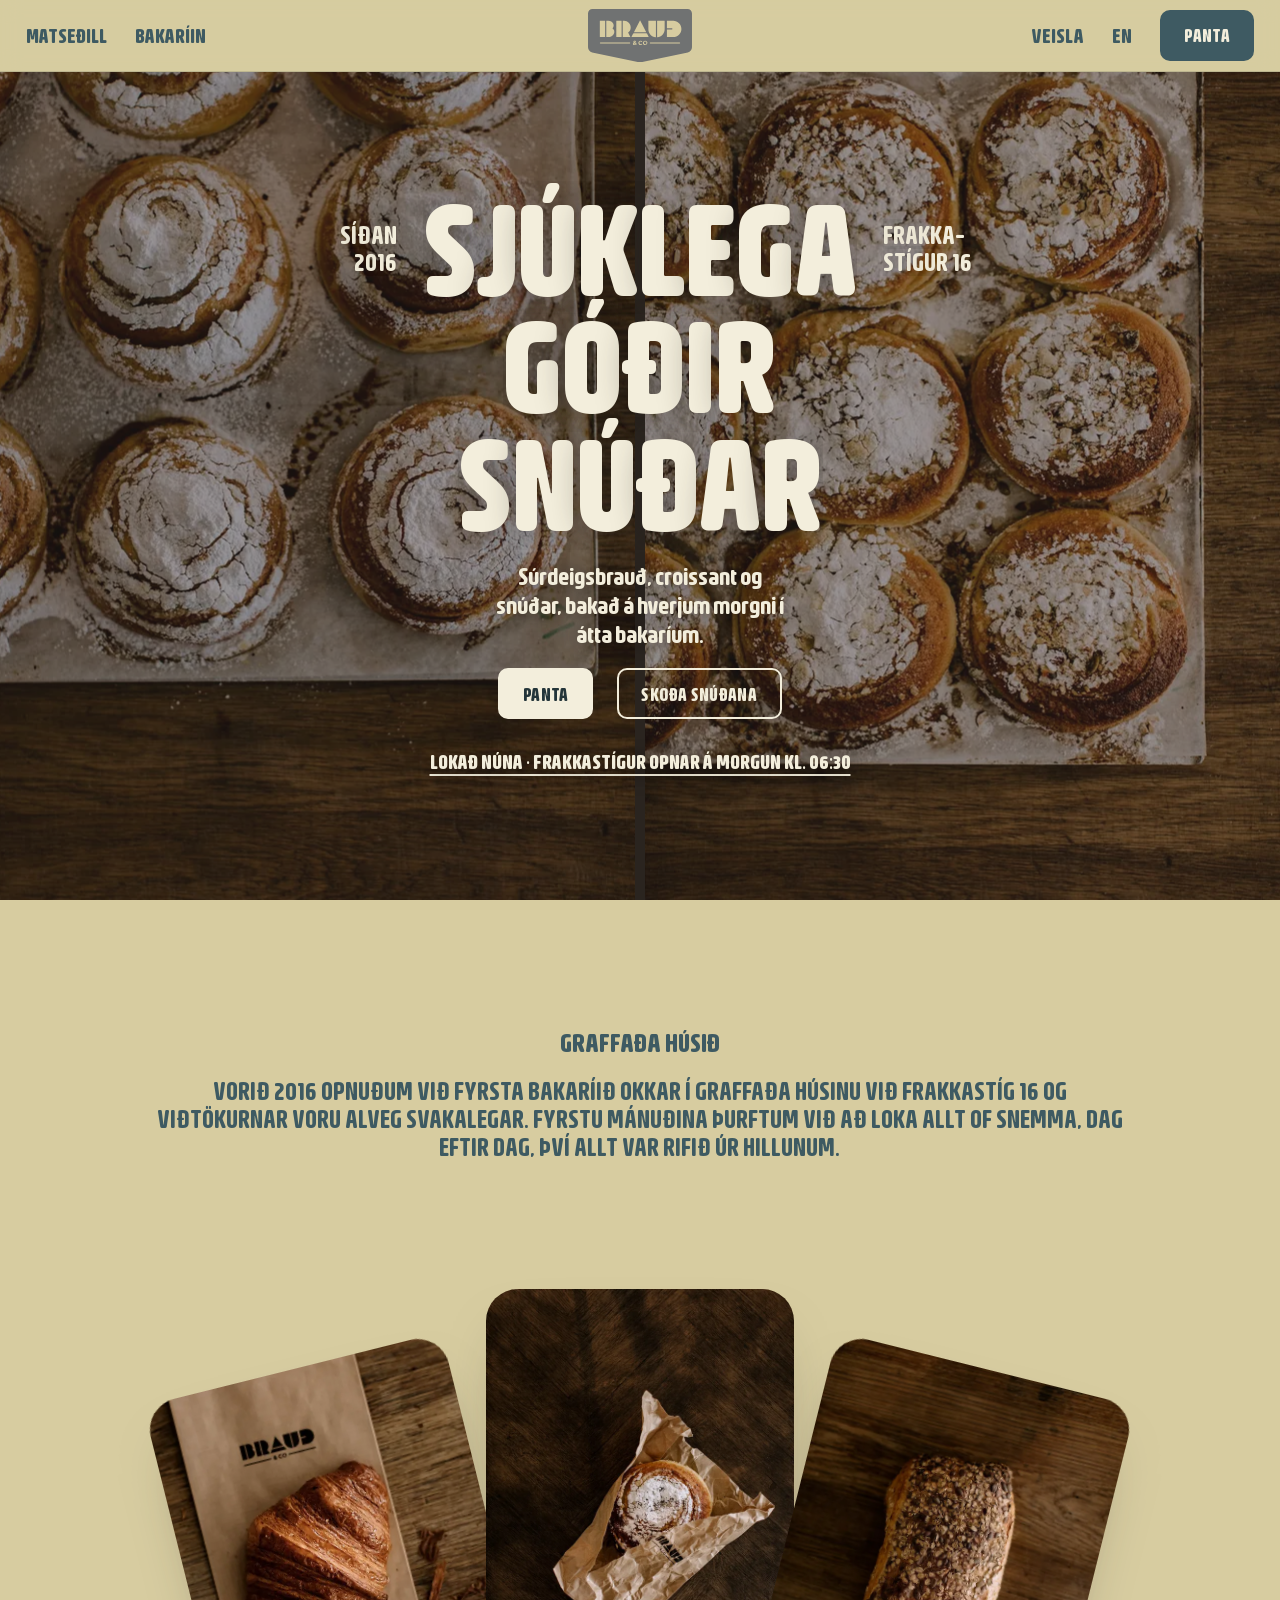
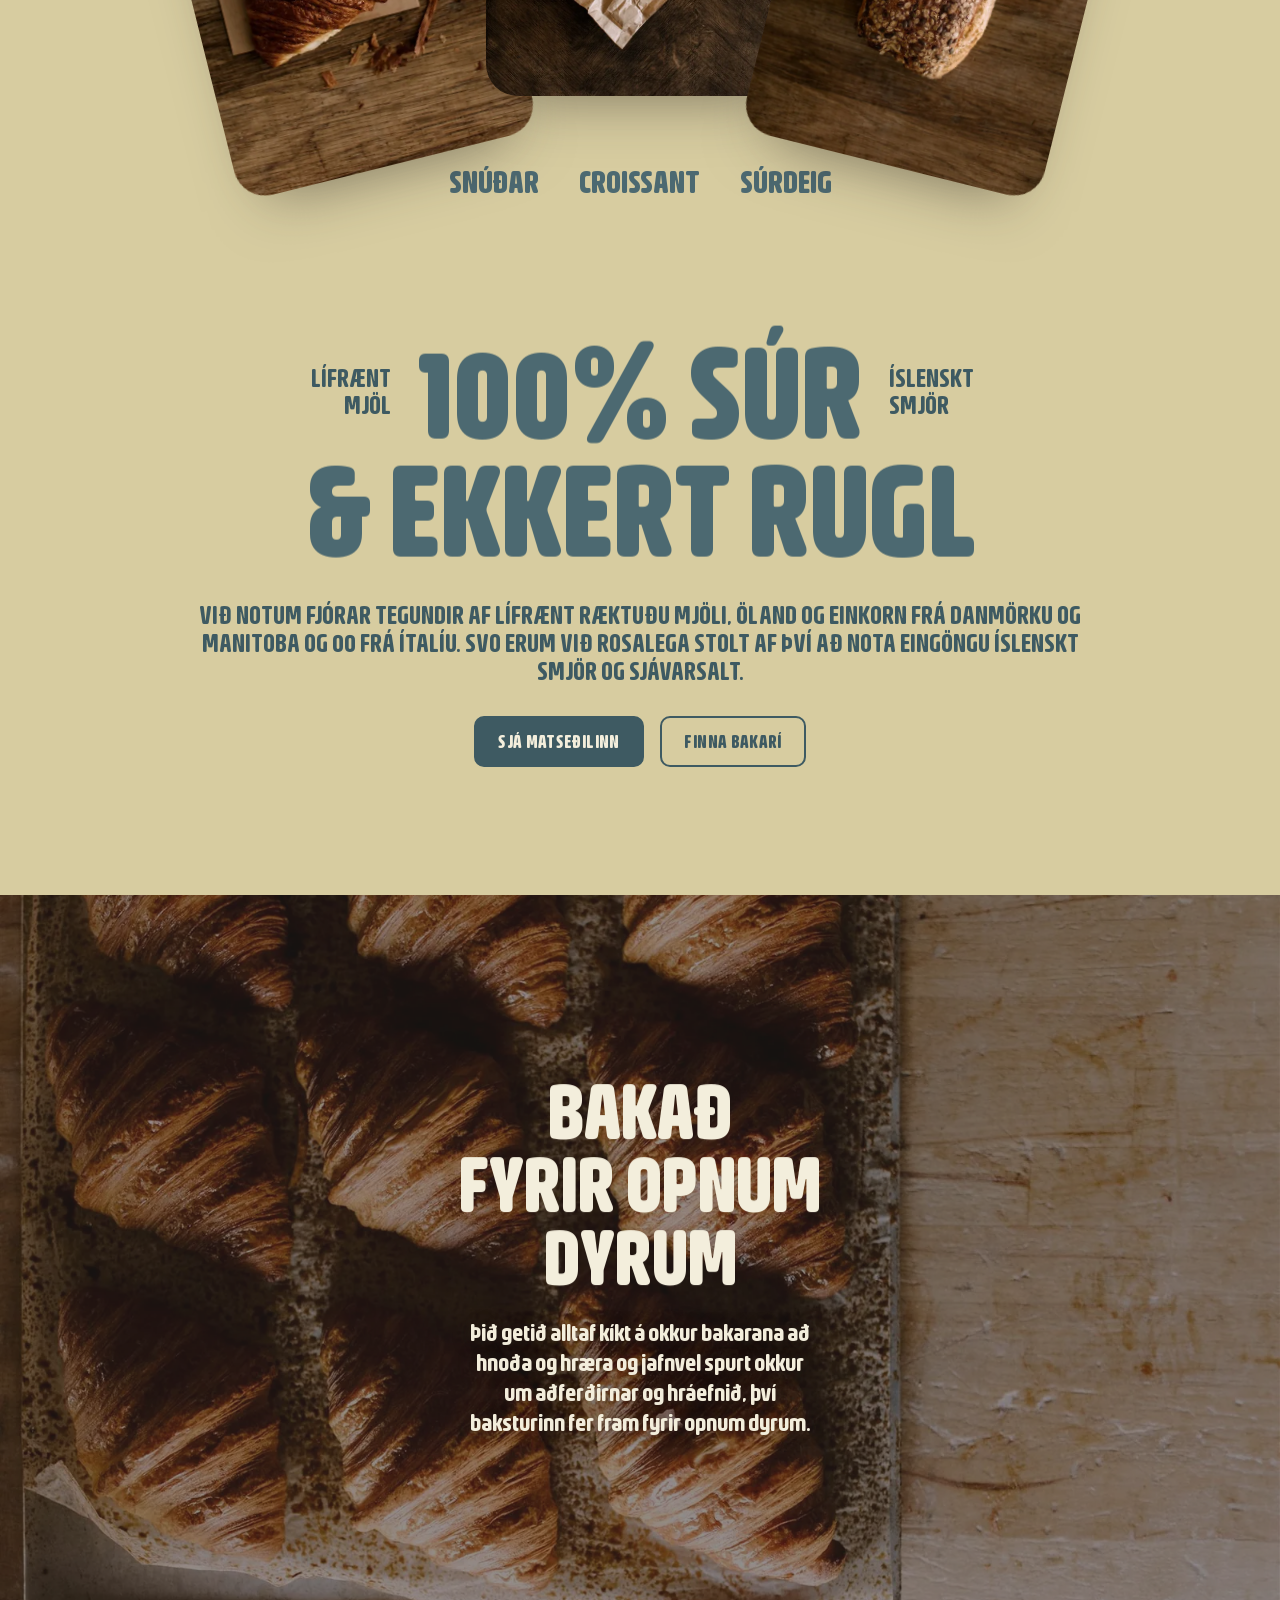
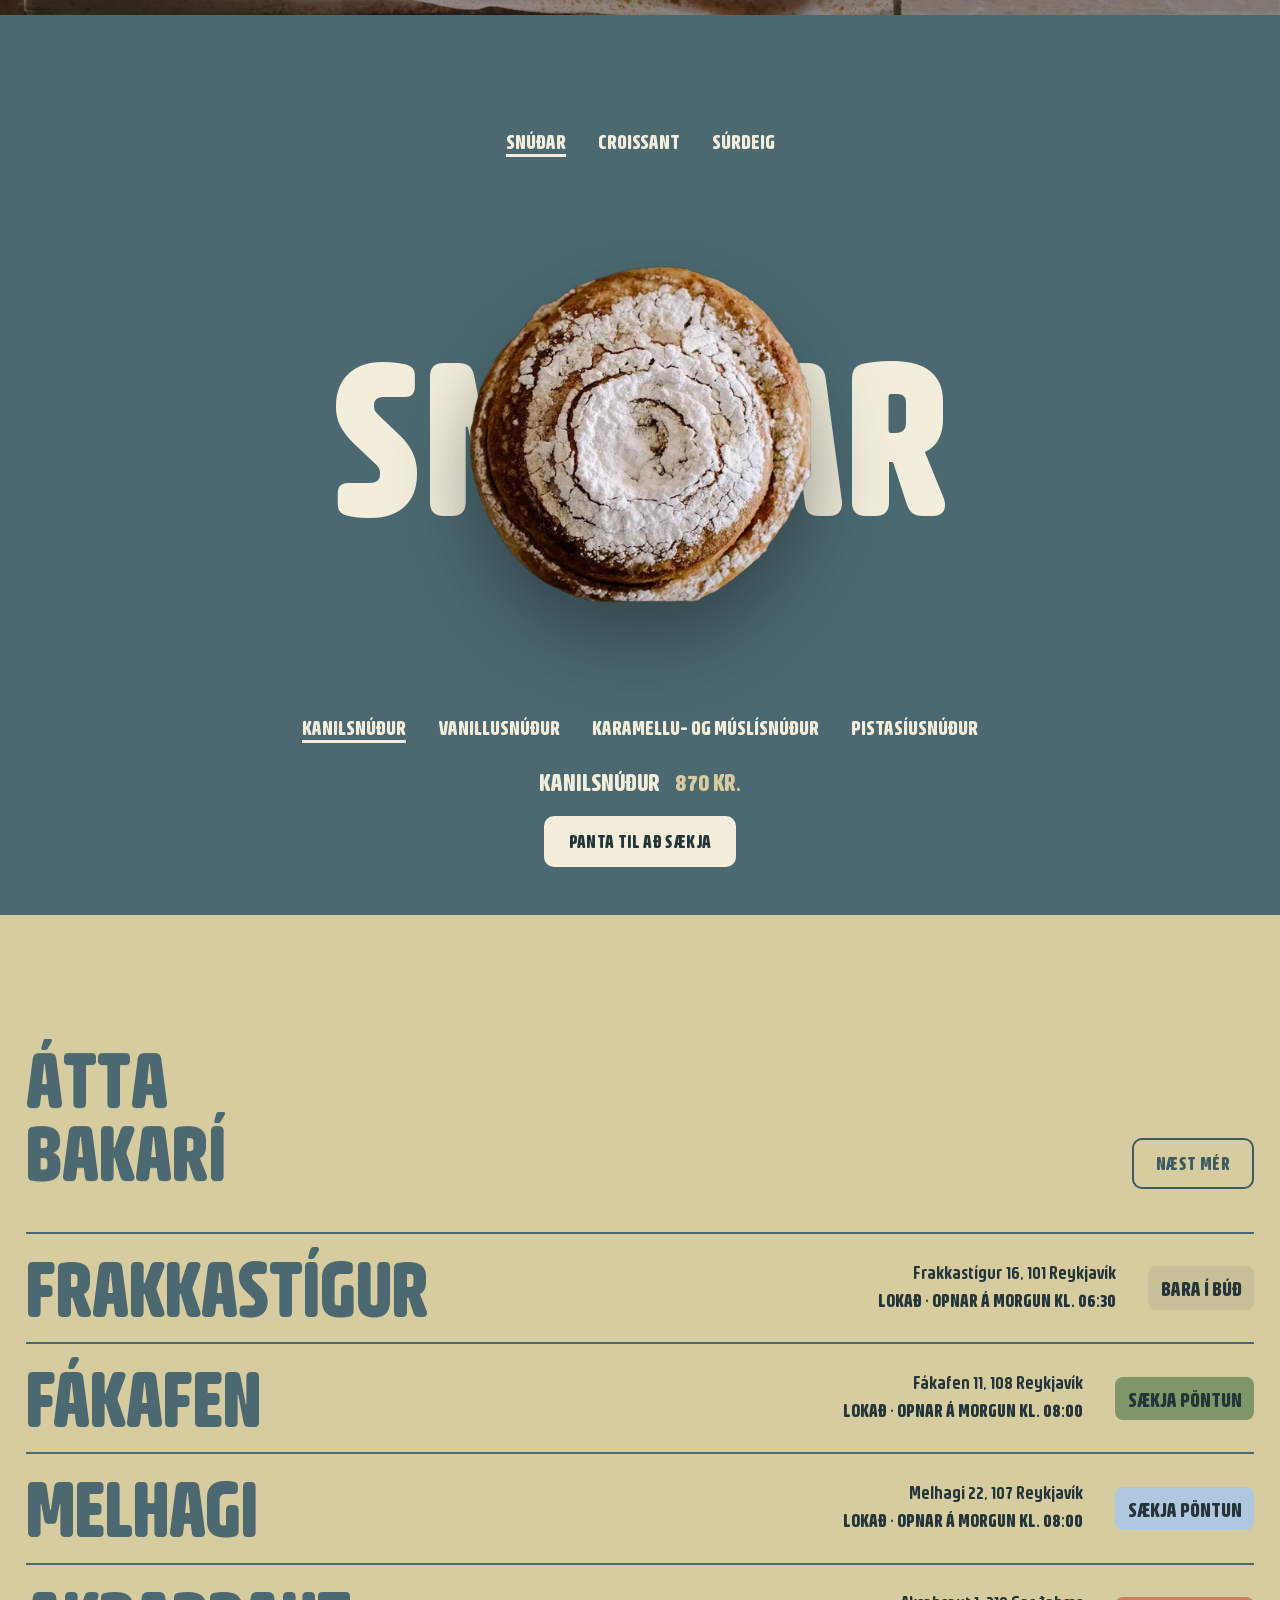
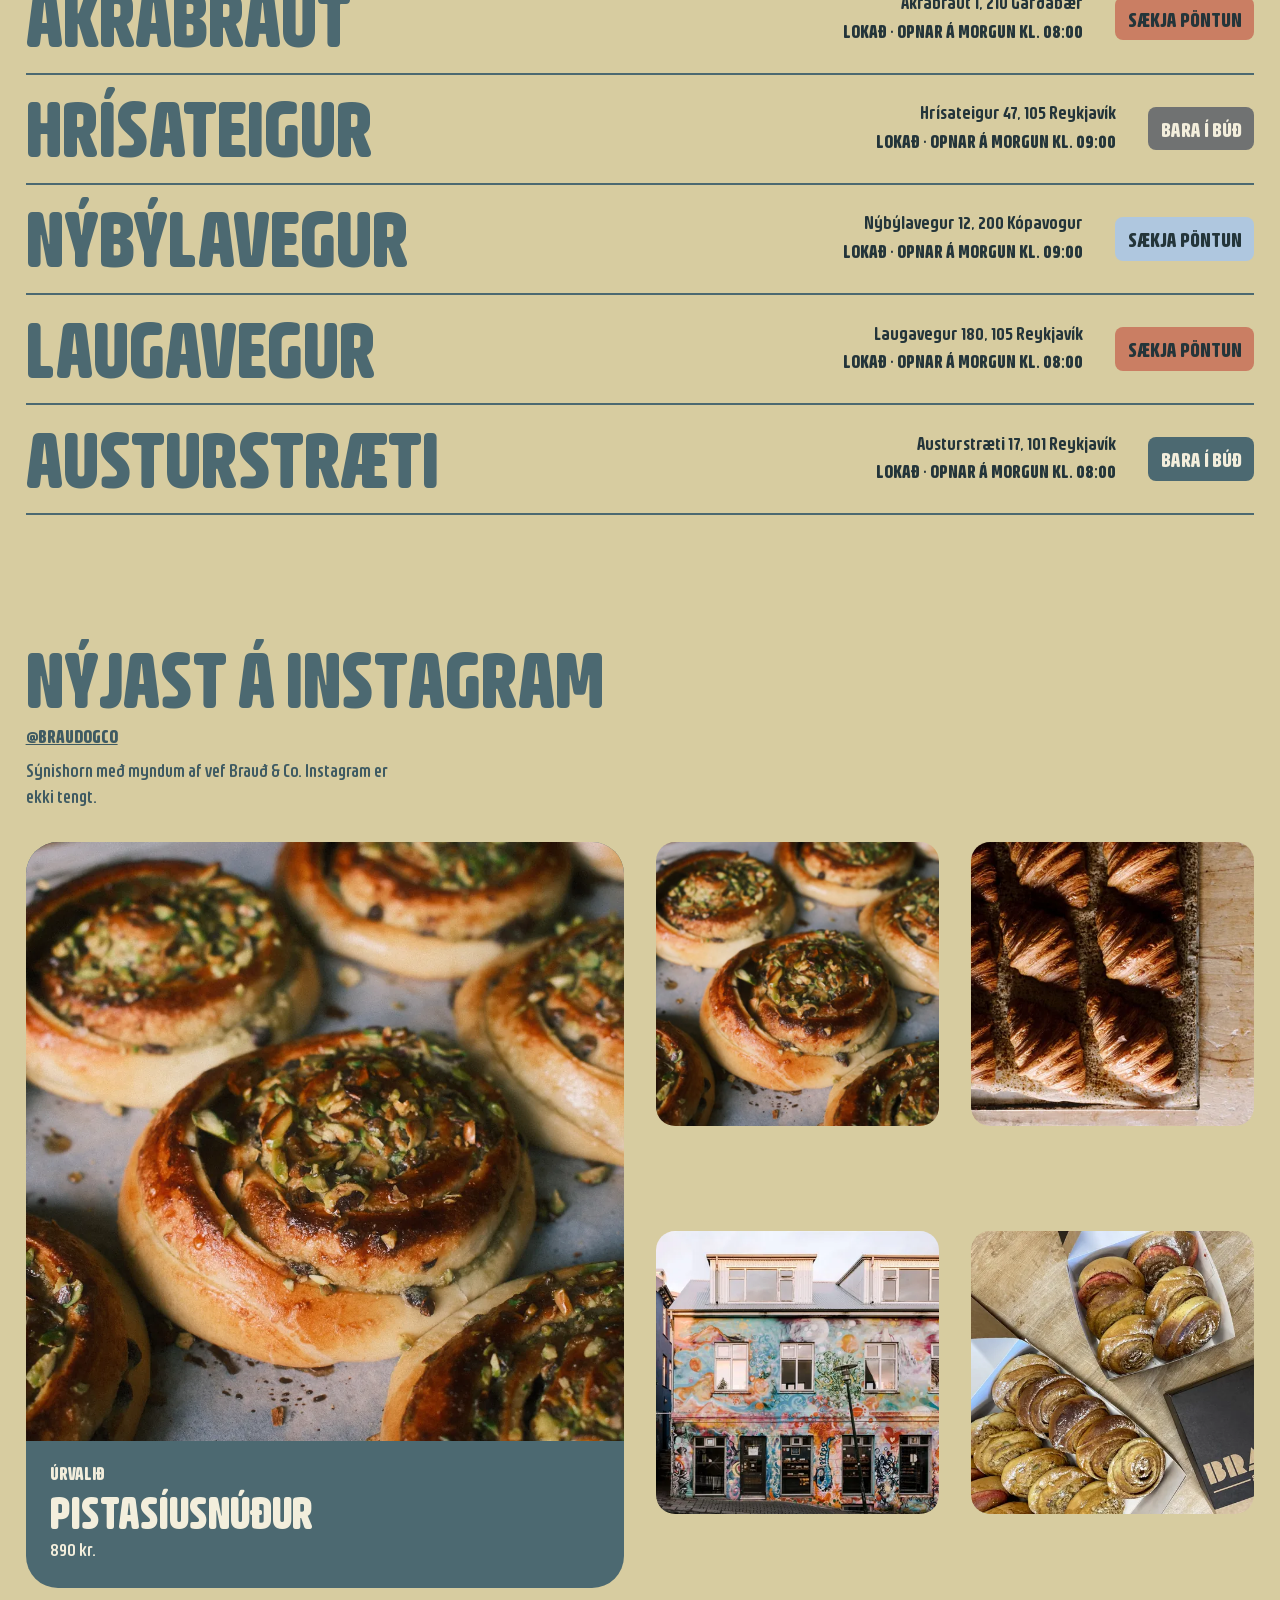
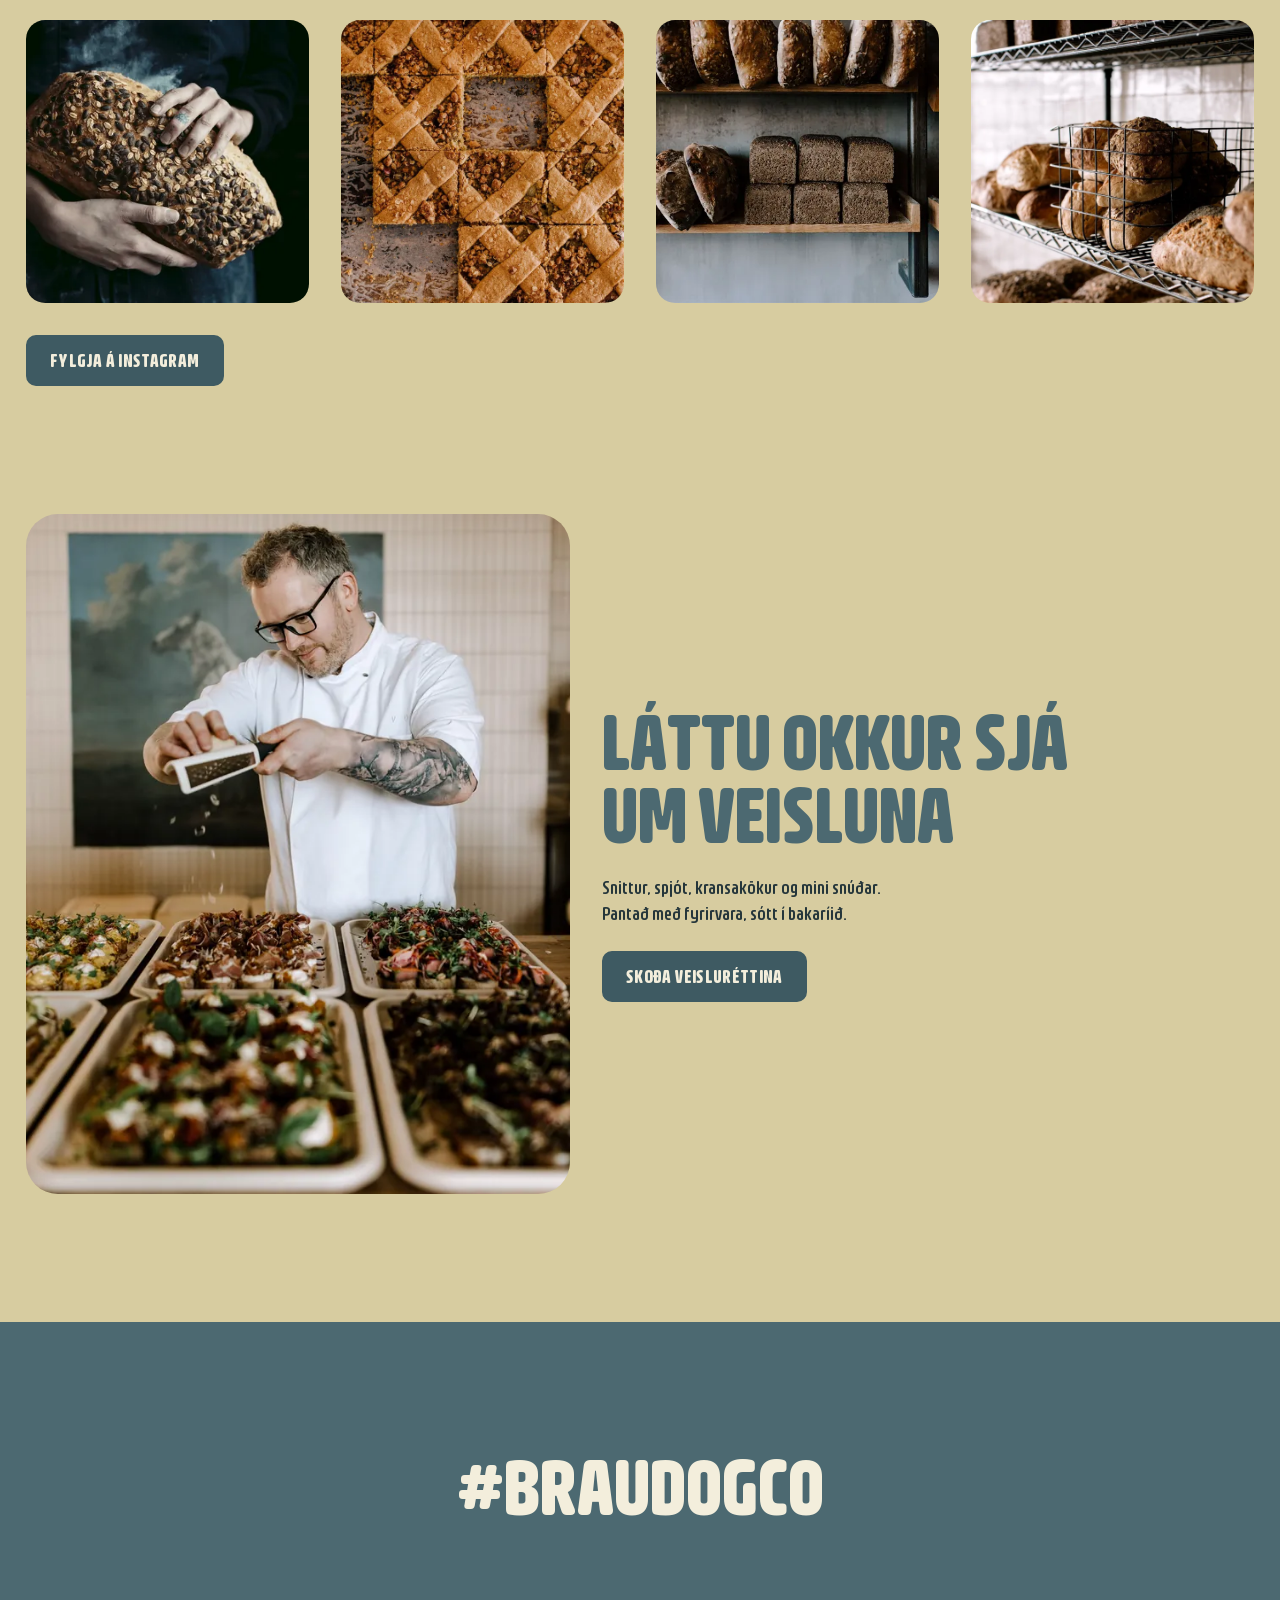
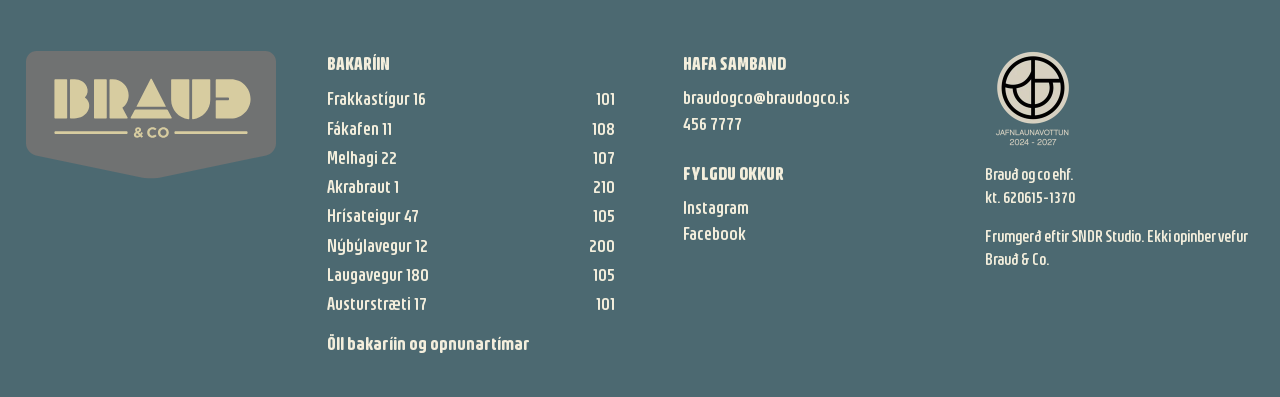
==== commit 3e82be5d: "Deploy Brauð & Co prototype (noindex preview)" ====
--- a/index.html
+++ b/index.html
@@ -11,7 +11,7 @@
 <link rel="alternate" hreflang="en" href="./en/">
 <link rel="icon" href="./assets/favicon.svg" type="image/svg+xml">
 <link rel="preload" href="./assets/fonts/Bevellier-Variable.woff2" as="font" type="font/woff2" crossorigin>
-<link rel="stylesheet" href="./css/site.css">
+<link rel="stylesheet" href="./css/site.css?v=1fadbe17">
 <script>document.documentElement.classList.add('js');setTimeout(function(){if(!window.BC_BOOTED)document.documentElement.classList.remove('js')},3500)</script>
 <script type="application/ld+json">{"@context":"https://schema.org","@graph":[{"@type":"Bakery","name":"Brauð & Co Frakkastígur","address":{"@type":"PostalAddress","streetAddress":"Frakkastígur 16","postalCode":"101","addressLocality":"Reykjavík","addressCountry":"IS"},"geo":{"@type":"GeoCoordinates","latitude":64.1440177,"longitude":-21.9260968},"telephone":"+354 456 7777","email":"braudogco@braudogco.is","openingHoursSpecification":[{"@type":"OpeningHoursSpecification","dayOfWeek":"Sunday","opens":"06:30","closes":"17:00"},{"@type":"OpeningHoursSpecification","dayOfWeek":"Monday","opens":"06:30","closes":"17:00"},{"@type":"OpeningHoursSpecification","dayOfWeek":"Tuesday","opens":"06:30","closes":"17:00"},{"@type":"OpeningHoursSpecification","dayOfWeek":"Wednesday","opens":"06:30","closes":"17:00"},{"@type":"OpeningHoursSpecification","dayOfWeek":"Thursday","opens":"06:30","closes":"17:00"},{"@type":"OpeningHoursSpecification","dayOfWeek":"Friday","opens":"06:30","closes":"17:00"},{"@type":"OpeningHoursSpecification","dayOfWeek":"Saturday","opens":"06:30","closes":"17:00"}],"servesCuisine":"Bakery","priceRange":"$$"},{"@type":"Bakery","name":"Brauð & Co Fákafen","address":{"@type":"PostalAddress","streetAddress":"Fákafen 11","postalCode":"108","addressLocality":"Reykjavík","addressCountry":"IS"},"geo":{"@type":"GeoCoordinates","latitude":64.1295279,"longitude":-21.8642543},"telephone":"+354 456 7777","email":"braudogco@braudogco.is","openingHoursSpecification":[{"@type":"OpeningHoursSpecification","dayOfWeek":"Sunday","opens":"08:00","closes":"15:00"},{"@type":"OpeningHoursSpecification","dayOfWeek":"Monday","opens":"07:00","closes":"17:00"},{"@type":"OpeningHoursSpecification","dayOfWeek":"Tuesday","opens":"07:00","closes":"17:00"},{"@type":"OpeningHoursSpecification","dayOfWeek":"Wednesday","opens":"07:00","closes":"17:00"},{"@type":"OpeningHoursSpecification","dayOfWeek":"Thursday","opens":"07:00","closes":"17:00"},{"@type":"OpeningHoursSpecification","dayOfWeek":"Friday","opens":"07:00","closes":"17:00"},{"@type":"OpeningHoursSpecification","dayOfWeek":"Saturday","opens":"08:00","closes":"16:00"}],"servesCuisine":"Bakery","priceRange":"$$"},{"@type":"Bakery","name":"Brauð & Co Melhagi","address":{"@type":"PostalAddress","streetAddress":"Melhagi 22","postalCode":"107","addressLocality":"Reykjavík","addressCountry":"IS"},"geo":{"@type":"GeoCoordinates","latitude":64.1441027,"longitude":-21.9609549},"telephone":"+354 456 7777","email":"braudogco@braudogco.is","openingHoursSpecification":[{"@type":"OpeningHoursSpecification","dayOfWeek":"Sunday","opens":"08:00","closes":"16:00"},{"@type":"OpeningHoursSpecification","dayOfWeek":"Monday","opens":"07:00","closes":"17:00"},{"@type":"OpeningHoursSpecification","dayOfWeek":"Tuesday","opens":"07:00","closes":"17:00"},{"@type":"OpeningHoursSpecification","dayOfWeek":"Wednesday","opens":"07:00","closes":"17:00"},{"@type":"OpeningHoursSpecification","dayOfWeek":"Thursday","opens":"07:00","closes":"17:00"},{"@type":"OpeningHoursSpecification","dayOfWeek":"Friday","opens":"07:00","closes":"17:00"},{"@type":"OpeningHoursSpecification","dayOfWeek":"Saturday","opens":"08:00","closes":"16:00"}],"servesCuisine":"Bakery","priceRange":"$$"},{"@type":"Bakery","name":"Brauð & Co Akrabraut","address":{"@type":"PostalAddress","streetAddress":"Akrabraut 1","postalCode":"210","addressLocality":"Garðabær","addressCountry":"IS"},"geo":{"@type":"GeoCoordinates","latitude":64.0980961,"longitude":-21.9083824},"telephone":"+354 456 7777","email":"braudogco@braudogco.is","openingHoursSpecification":[{"@type":"OpeningHoursSpecification","dayOfWeek":"Sunday","opens":"08:00","closes":"16:00"},{"@type":"OpeningHoursSpecification","dayOfWeek":"Monday","opens":"07:00","closes":"17:00"},{"@type":"OpeningHoursSpecification","dayOfWeek":"Tuesday","opens":"07:00","closes":"17:00"},{"@type":"OpeningHoursSpecification","dayOfWeek":"Wednesday","opens":"07:00","closes":"17:00"},{"@type":"OpeningHoursSpecification","dayOfWeek":"Thursday","opens":"07:00","closes":"17:00"},{"@type":"OpeningHoursSpecification","dayOfWeek":"Friday","opens":"07:00","closes":"17:00"},{"@type":"OpeningHoursSpecification","dayOfWeek":"Saturday","opens":"08:00","closes":"16:00"}],"servesCuisine":"Bakery","priceRange":"$$"},{"@type":"Bakery","name":"Brauð & Co Hrísateigur","address":{"@type":"PostalAddress","streetAddress":"Hrísateigur 47","postalCode":"105","addressLocality":"Reykjavík","addressCountry":"IS"},"geo":{"@type":"GeoCoordinates","latitude":64.1485477,"longitude":-21.884744},"telephone":"+354 456 7777","email":"braudogco@braudogco.is","openingHoursSpecification":[{"@type":"OpeningHoursSpecification","dayOfWeek":"Sunday","opens":"09:00","closes":"15:00"},{"@type":"OpeningHoursSpecification","dayOfWeek":"Monday","opens":"08:00","closes":"16:00"},{"@type":"OpeningHoursSpecification","dayOfWeek":"Tuesday","opens":"08:00","closes":"16:00"},{"@type":"OpeningHoursSpecification","dayOfWeek":"Wednesday","opens":"08:00","closes":"16:00"},{"@type":"OpeningHoursSpecification","dayOfWeek":"Thursday","opens":"08:00","closes":"16:00"},{"@type":"OpeningHoursSpecification","dayOfWeek":"Friday","opens":"08:00","closes":"16:00"},{"@type":"OpeningHoursSpecification","dayOfWeek":"Saturday","opens":"09:00","closes":"16:00"}],"servesCuisine":"Bakery","priceRange":"$$"},{"@type":"Bakery","name":"Brauð & Co Nýbýlavegur","address":{"@type":"PostalAddress","streetAddress":"Nýbýlavegur 12","postalCode":"200","addressLocality":"Kópavogur","addressCountry":"IS"},"geo":{"@type":"GeoCoordinates","latitude":64.1141998,"longitude":-21.8940573},"telephone":"+354 456 7777","email":"braudogco@braudogco.is","openingHoursSpecification":[{"@type":"OpeningHoursSpecification","dayOfWeek":"Sunday","opens":"09:00","closes":"15:00"},{"@type":"OpeningHoursSpecification","dayOfWeek":"Monday","opens":"07:30","closes":"16:00"},{"@type":"OpeningHoursSpecification","dayOfWeek":"Tuesday","opens":"07:30","closes":"16:00"},{"@type":"OpeningHoursSpecification","dayOfWeek":"Wednesday","opens":"07:30","closes":"16:00"},{"@type":"OpeningHoursSpecification","dayOfWeek":"Thursday","opens":"07:30","closes":"16:00"},{"@type":"OpeningHoursSpecification","dayOfWeek":"Friday","opens":"07:30","closes":"16:00"},{"@type":"OpeningHoursSpecification","dayOfWeek":"Saturday","opens":"09:00","closes":"16:00"}],"servesCuisine":"Bakery","priceRange":"$$"},{"@type":"Bakery","name":"Brauð & Co Laugavegur","address":{"@type":"PostalAddress","streetAddress":"Laugavegur 180","postalCode":"105","addressLocality":"Reykjavík","addressCountry":"IS"},"geo":{"@type":"GeoCoordinates","latitude":64.1401124,"longitude":-21.895071},"telephone":"+354 456 7777","email":"braudogco@braudogco.is","openingHoursSpecification":[{"@type":"OpeningHoursSpecification","dayOfWeek":"Sunday","opens":"08:00","closes":"15:00"},{"@type":"OpeningHoursSpecification","dayOfWeek":"Monday","opens":"07:00","closes":"16:00"},{"@type":"OpeningHoursSpecification","dayOfWeek":"Tuesday","opens":"07:00","closes":"16:00"},{"@type":"OpeningHoursSpecification","dayOfWeek":"Wednesday","opens":"07:00","closes":"16:00"},{"@type":"OpeningHoursSpecification","dayOfWeek":"Thursday","opens":"07:00","closes":"16:00"},{"@type":"OpeningHoursSpecification","dayOfWeek":"Friday","opens":"07:00","closes":"16:00"},{"@type":"OpeningHoursSpecification","dayOfWeek":"Saturday","opens":"08:00","closes":"15:00"}],"servesCuisine":"Bakery","priceRange":"$$"},{"@type":"Bakery","name":"Brauð & Co Austurstræti","address":{"@type":"PostalAddress","streetAddress":"Austurstræti 17","postalCode":"101","addressLocality":"Reykjavík","addressCountry":"IS"},"geo":{"@type":"GeoCoordinates","latitude":64.1476283,"longitude":-21.9377164},"telephone":"+354 456 7777","email":"braudogco@braudogco.is","openingHoursSpecification":[{"@type":"OpeningHoursSpecification","dayOfWeek":"Sunday","opens":"08:00","closes":"15:00"},{"@type":"OpeningHoursSpecification","dayOfWeek":"Monday","opens":"07:00","closes":"16:00"},{"@type":"OpeningHoursSpecification","dayOfWeek":"Tuesday","opens":"07:00","closes":"16:00"},{"@type":"OpeningHoursSpecification","dayOfWeek":"Wednesday","opens":"07:00","closes":"16:00"},{"@type":"OpeningHoursSpecification","dayOfWeek":"Thursday","opens":"07:00","closes":"16:00"},{"@type":"OpeningHoursSpecification","dayOfWeek":"Friday","opens":"07:00","closes":"16:00"},{"@type":"OpeningHoursSpecification","dayOfWeek":"Saturday","opens":"08:00","closes":"16:00"}],"servesCuisine":"Bakery","priceRange":"$$"}]}</script>
 </head>
@@ -262,7 +262,7 @@
 <script src="./assets/vendor/gsap.min.js" defer></script>
 <script src="./assets/vendor/ScrollTrigger.min.js" defer></script>
 <script src="./assets/vendor/lenis.min.js" defer></script>
-<script type="module" src="./js/site.js"></script>
+<script type="module" src="./js/site.js?v=23fb8901"></script>
 
 </body>
 </html>
--- a/css/site.css
+++ b/css/site.css
@@ -141,7 +141,7 @@
 
 /* HERO: two portrait trays side by side, centred stacked caps (reference section.hero) */
 .bc-hero { position: relative; z-index: 1; min-height: calc(100svh - var(--bc-bar)); display: grid; place-items: center; overflow: hidden; color: var(--bc-paper); background: var(--bc-walnut); }
-.bc-hero__media { position: absolute; inset: -8% 0; display: grid; grid-template-columns: 1fr 1fr; }
+.bc-hero__media { position: absolute; inset: -8% 0; display: grid; grid-template-columns: 1fr 1fr; gap: 10px; background: var(--bc-walnut); }
 .bc-hero__ph { overflow: hidden; }
 .bc-hero__ph img { width: 100%; height: 100%; object-fit: cover; }
 .bc-hero__ph:first-child img { object-position: 50% 40%; }
@@ -151,7 +151,7 @@
 .bc-hero__copy .bc-title { color: var(--bc-paper); text-shadow: 0 2px 30px rgba(42, 36, 32, .35); }
 .bc-hero__row { display: flex; align-items: center; justify-content: center; gap: max(1rem, 2vw); }
 .bc-stamp { font-weight: 620; text-transform: uppercase; width: 5.5em; line-height: 1.05; }
-.bc-stamp .bc-w { display: block; }
+.bc-stamp .bc-line { display: block; white-space: nowrap; }
 .bc-stamp--l { text-align: right; }
 .bc-stamp--r { text-align: left; }
 .bc-hero__line { max-width: 30ch; font-size: max(1.5rem, min(1.8vw, 1.875rem)); line-height: 1.2; font-weight: 640; text-shadow: 0 1px 16px rgba(42, 36, 32, .5); }
@@ -228,7 +228,8 @@
 .bc-show__meta { font-size: 1.5rem; font-weight: 700; text-transform: uppercase; }
 .bc-show__price { margin-left: .75rem; color: var(--bc-sand); }
 @media (max-width: 959.8px) {
-  .bc-show__stage { align-content: start; }
+  .bc-show { min-height: 0; grid-template-rows: auto auto auto; align-content: start; padding-top: 3rem; padding-bottom: 4rem; }
+  .bc-show__stage { align-content: start; min-height: 0; }
   .bc-show__stage > * { grid-area: auto; }
   .bc-show__title { font-size: max(4.5rem, 21vw); align-self: start; }
   .bc-show__media { position: relative; width: min(62vw, calc(50vh - .48em)); margin-top: -.42em; font-size: max(4.5rem, 21vw); }
@@ -321,6 +322,12 @@
 .bc-menu { padding: 0 var(--bc-pad) var(--bc-sec); position: relative; z-index: 2; }
 .bc-menu__cats { position: sticky; top: var(--bc-bar); z-index: 10; display: flex; gap: .25rem 1.5rem; overflow-x: auto; scrollbar-width: none; padding: .75rem 0; background: var(--bc-sand); border-bottom: 2px solid var(--bc-slate); }
 .bc-menu__cats a { flex: none; font-weight: 700; text-transform: uppercase; text-decoration: none; color: var(--bc-slate-deep); min-height: 44px; display: inline-flex; align-items: center; }
+.bc-menu__fwrap { margin-top: .75rem; }
+.bc-menu__fwrap > summary { cursor: pointer; list-style: none; min-height: 44px; display: inline-flex; align-items: center; gap: .5rem; font-weight: 700; text-transform: uppercase; color: var(--bc-slate-deep); }
+.bc-menu__fwrap > summary::-webkit-details-marker { display: none; }
+.bc-menu__fwrap > summary::after { content: '+'; font-size: 1.25rem; }
+.bc-menu__fwrap[open] > summary::after { content: '\2212'; }
+@media (min-width: 960px) { .bc-menu__fwrap > summary { display: none; } }
 .bc-menu__filter { border: 0; padding: 1.25rem 0 0; margin: 0; display: flex; flex-wrap: wrap; align-items: center; gap: .5rem 1rem; }
 .bc-menu__filter legend { float: left; font-weight: 700; text-transform: uppercase; color: var(--bc-slate-deep); margin-right: .5rem; padding: 0; }
 .bc-check { display: inline-flex; align-items: center; min-height: 44px; cursor: pointer; }
@@ -350,9 +357,11 @@
 .bc-menu__order { display: flex; justify-content: center; padding-top: 3rem; }
 @media (max-width: 959.8px) {
   .bc-items { grid-template-columns: 1fr; }
-  .bc-item { grid-template-columns: 84px 1fr; }
-  .bc-item__ph { width: 84px; }
-  .bc-item__price { grid-column: 2; grid-row: 2; margin-top: -.5rem; }
+  .bc-item { grid-template-columns: 76px 1fr auto; gap: .5rem .9rem; padding: 1rem 0; }
+  .bc-item__ph { width: 76px; }
+  .bc-item__name { font-size: 1.25rem; }
+  .bc-item__price { font-size: 1.125rem; padding-top: .1rem; }
+  .bc-menu__fwrap:not([open]) > .bc-menu__filter { display: none; }
   .bc-menu__count { margin-left: 0; width: 100%; }
 }
 
@@ -380,6 +389,8 @@
 .bc-field__err { color: #8A2B1E; font-size: 1rem; }
 .bc-form__ok { color: var(--bc-slate-deep); font-weight: 700; }
 .bc-form .bc-btn { justify-self: start; }
+.bc-field input[type="date"] { text-align: left; -webkit-appearance: none; appearance: none; }
+.bc-field input[type="date"]::-webkit-date-and-time-value { text-align: left; }
 @media (max-width: 640px) { .bc-form { grid-template-columns: 1fr; } }
 
 /* intro: badge drop (once per session) */
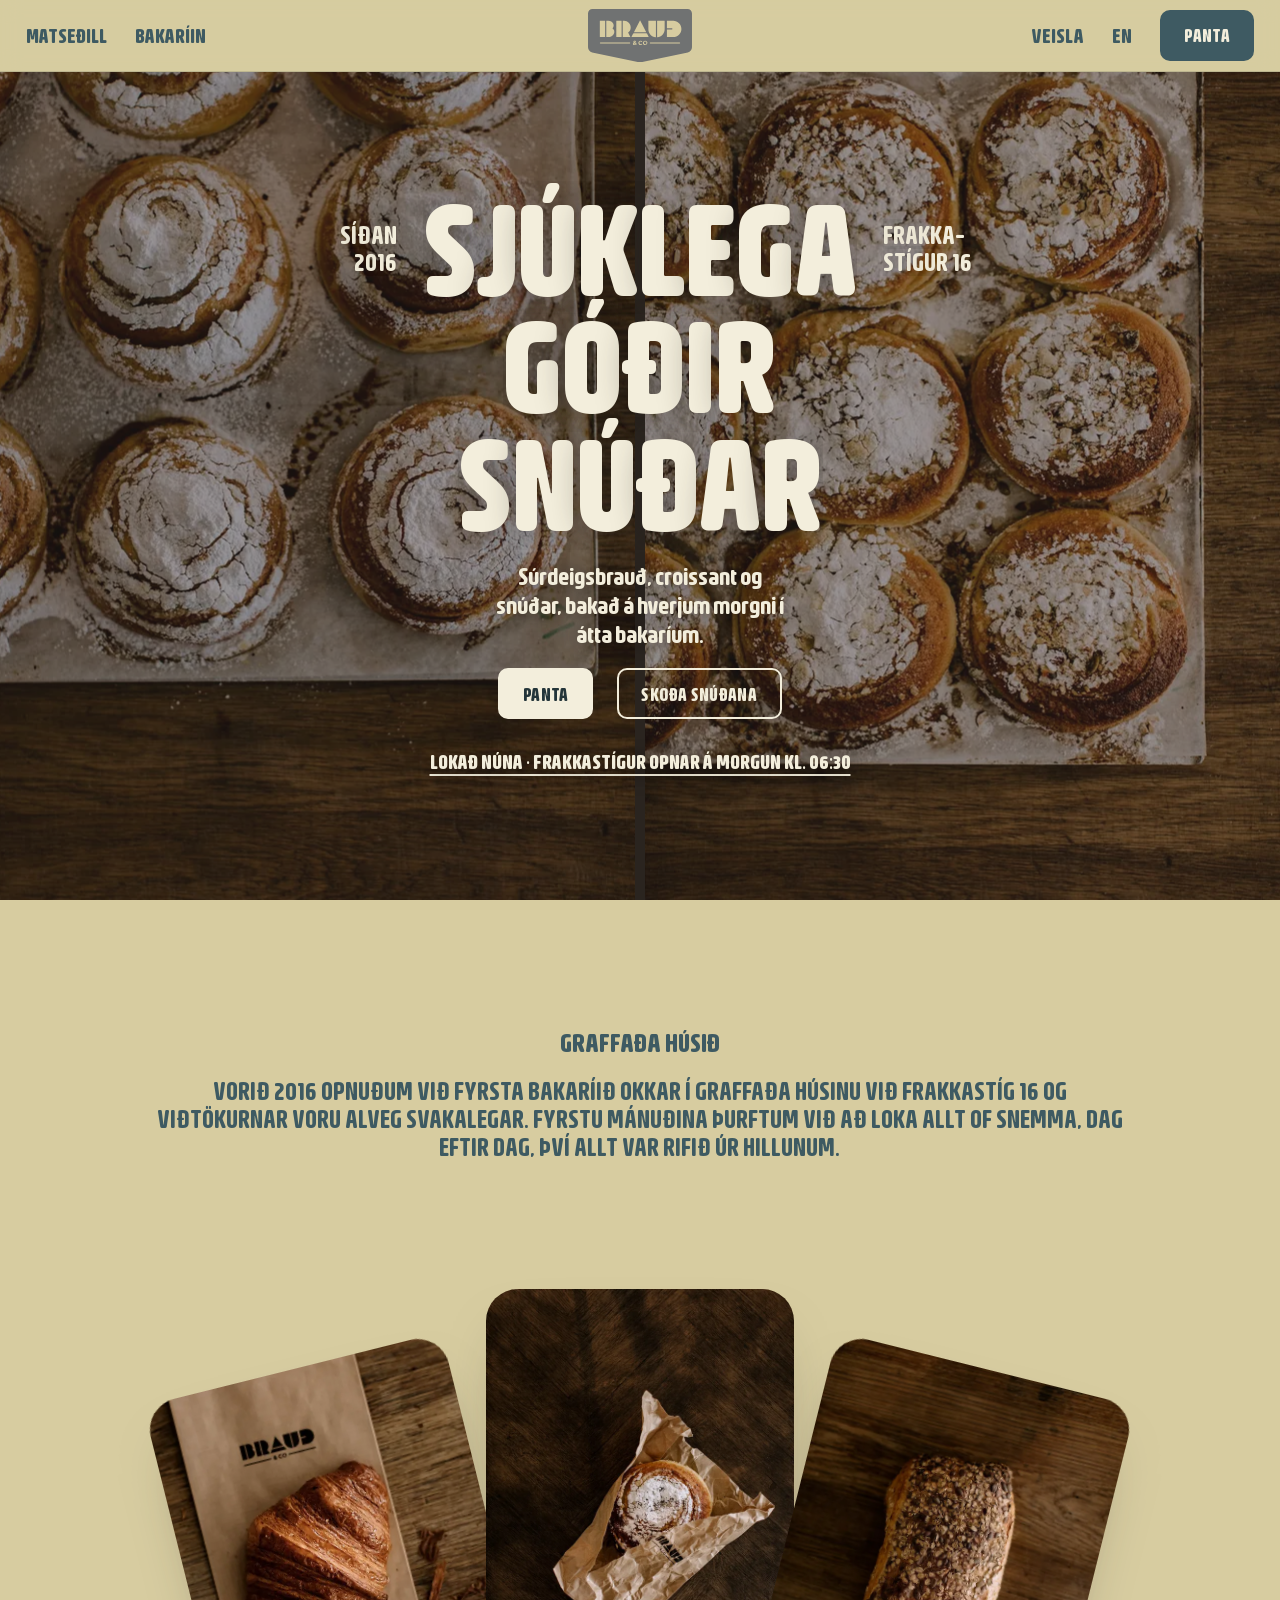
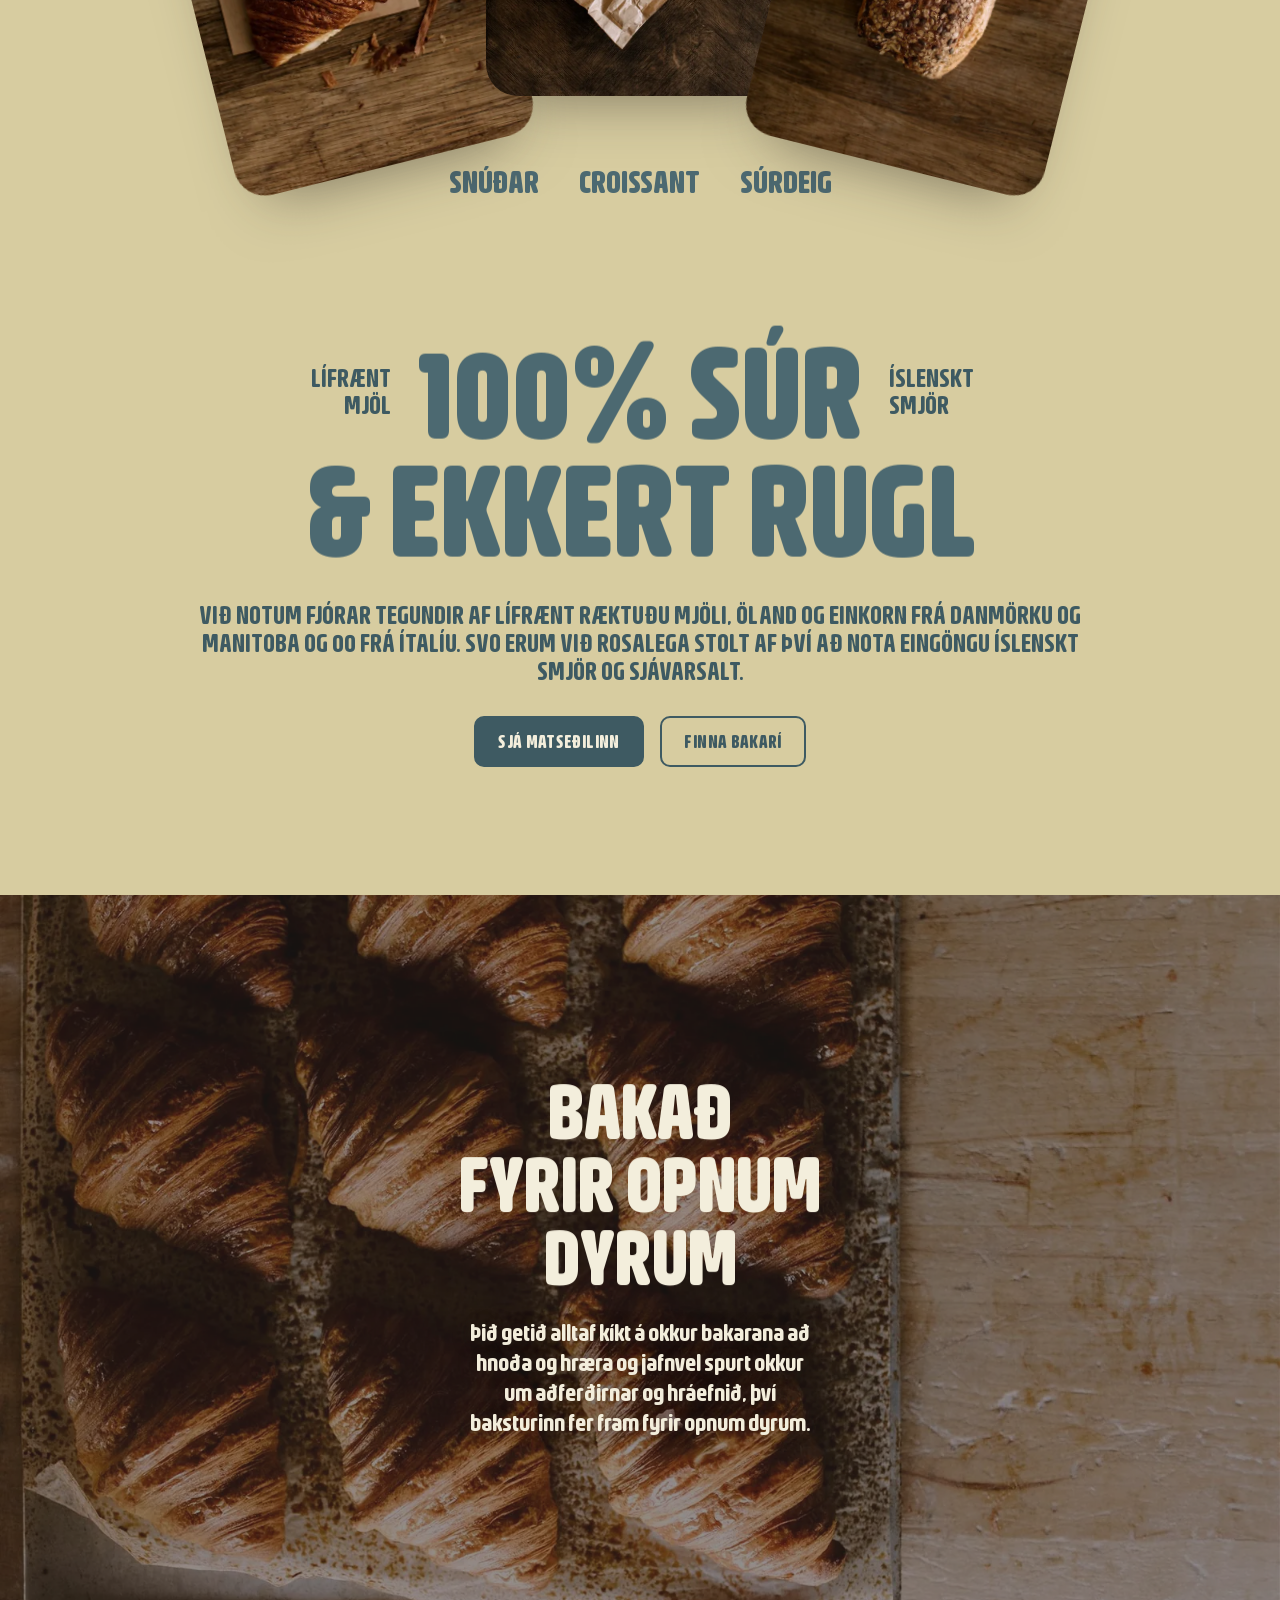
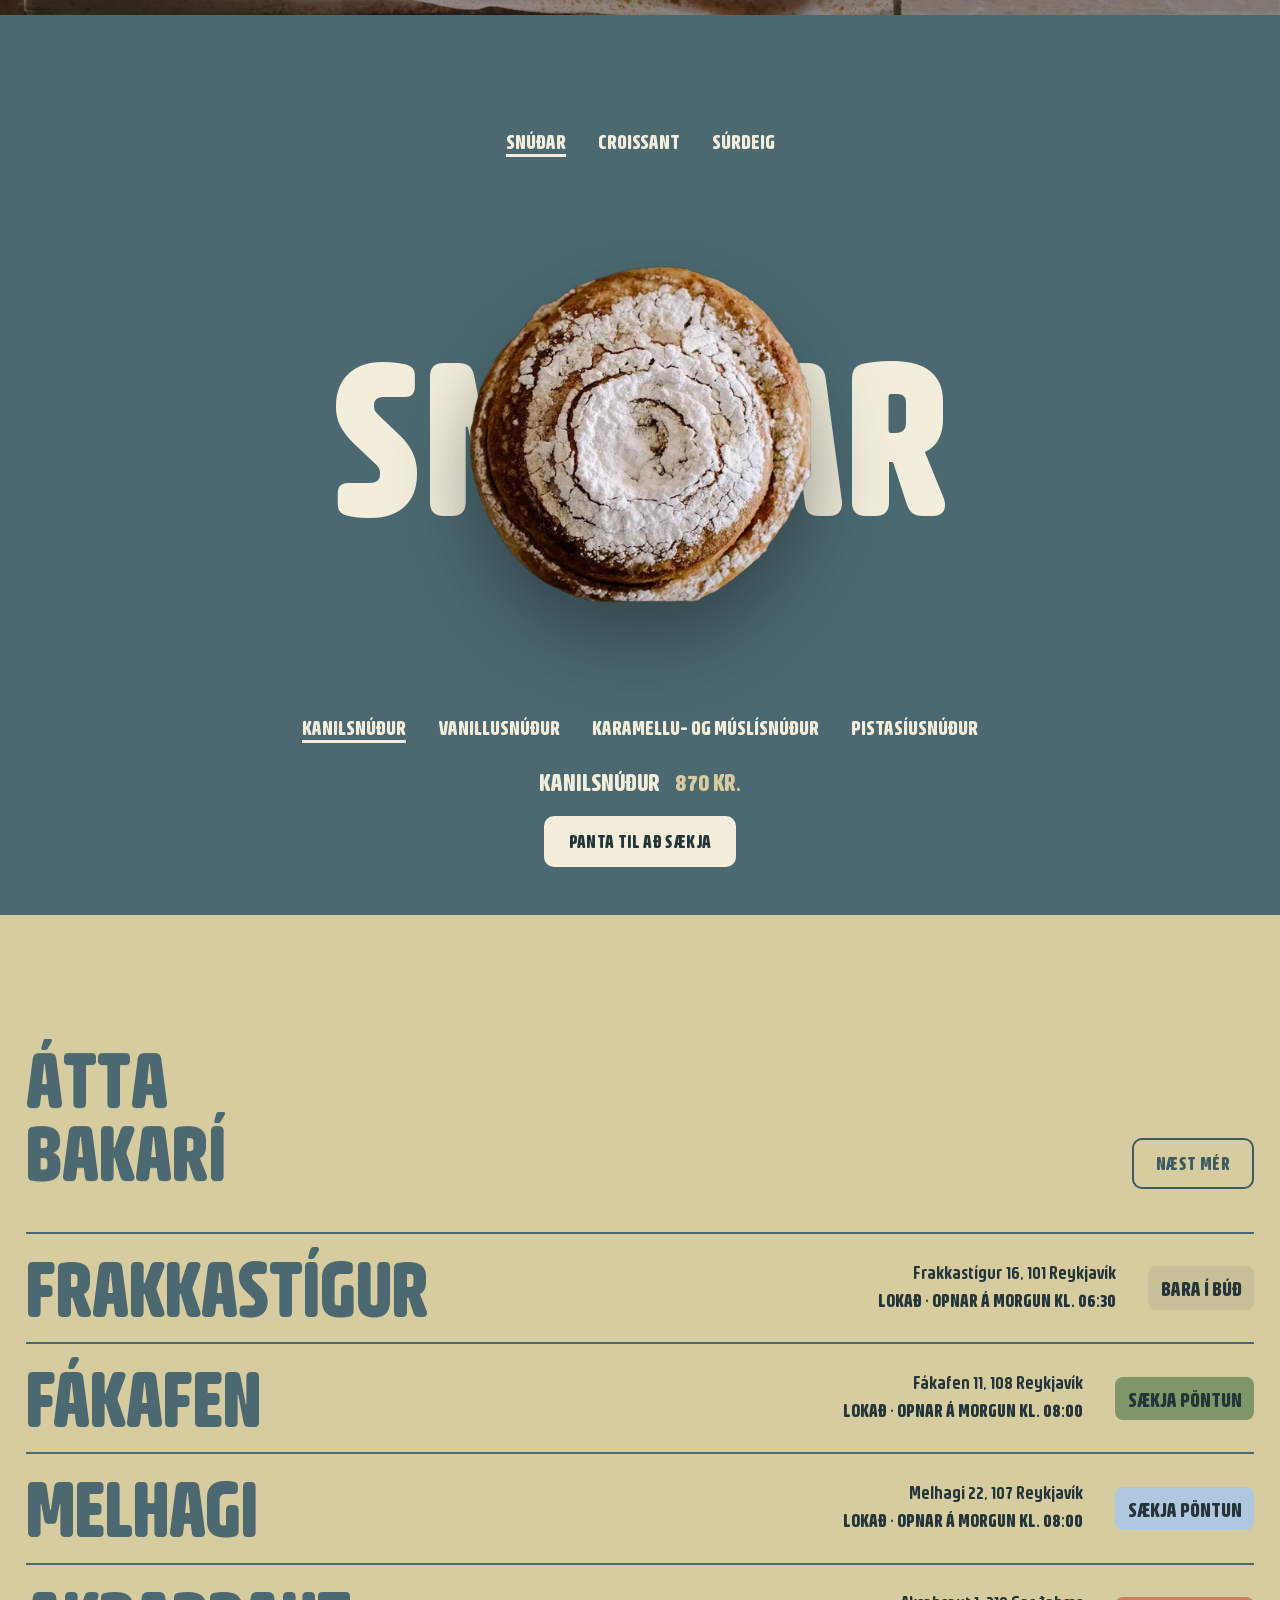
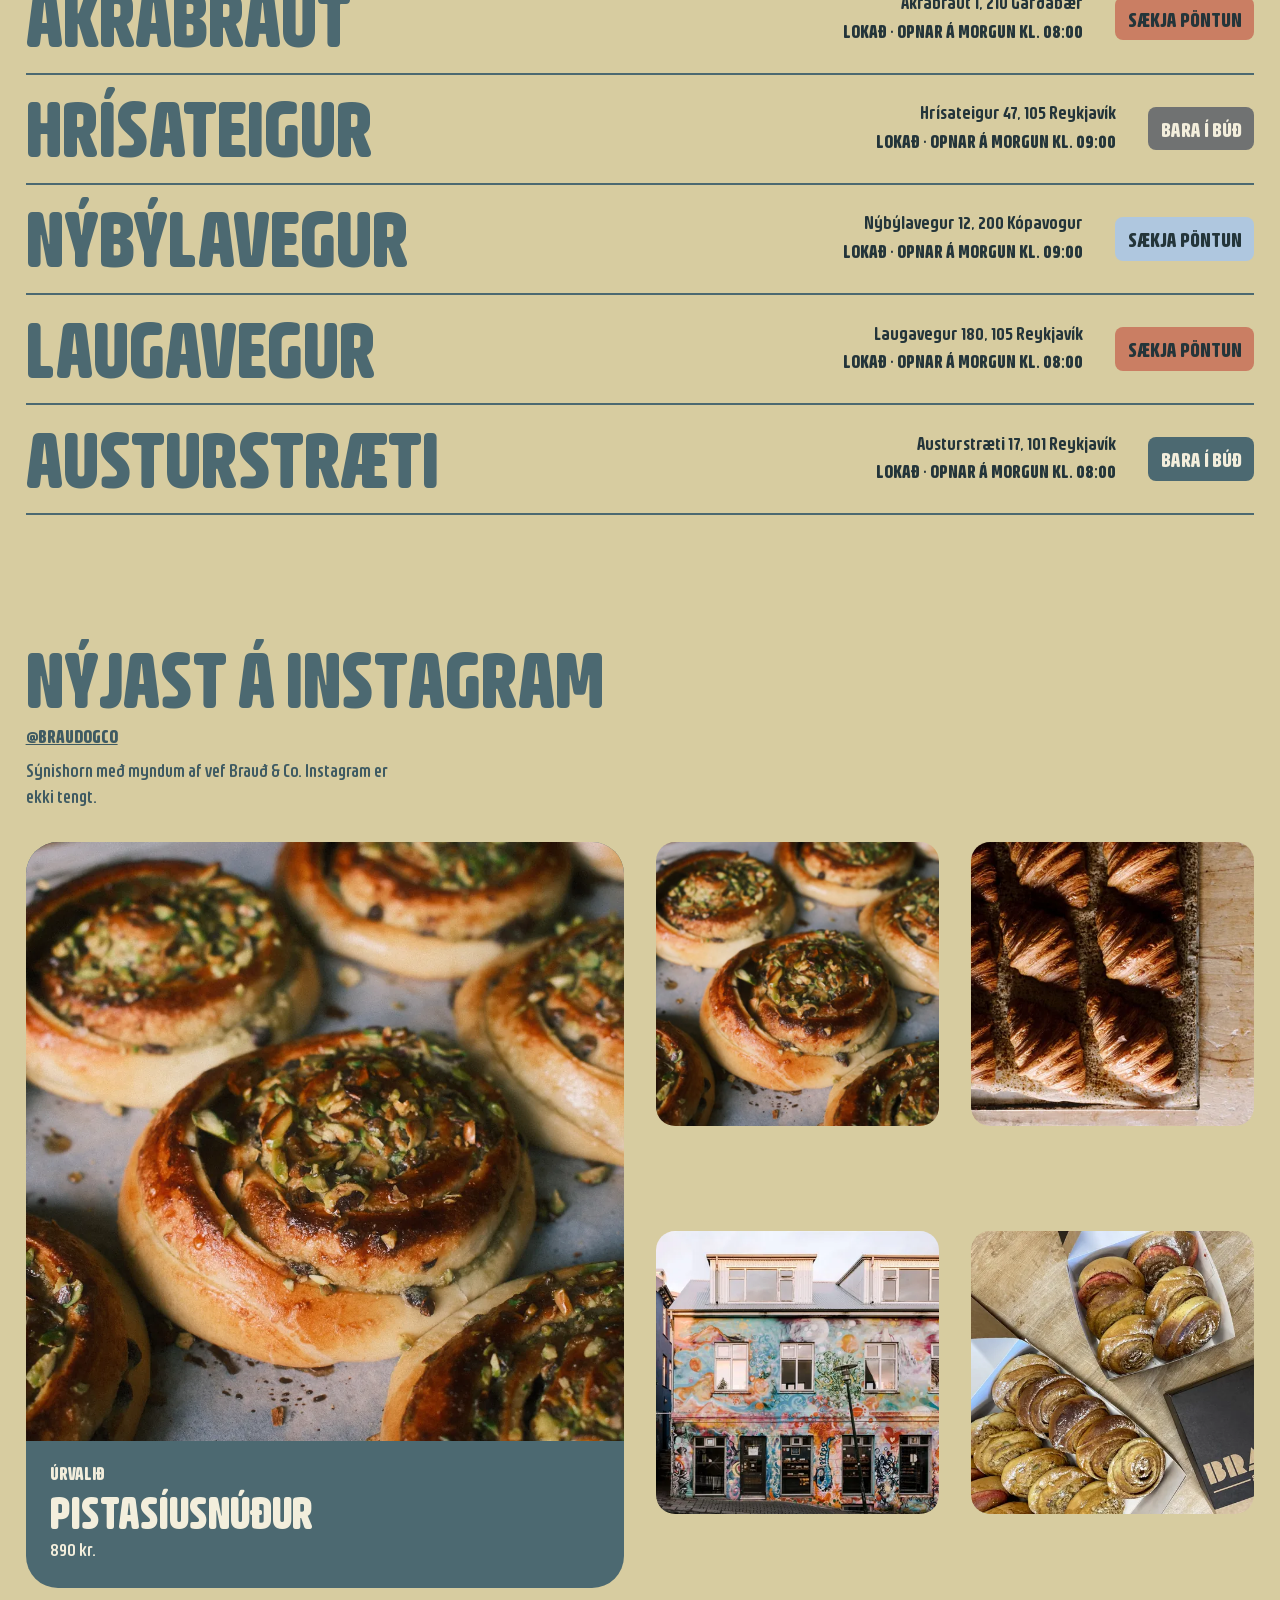
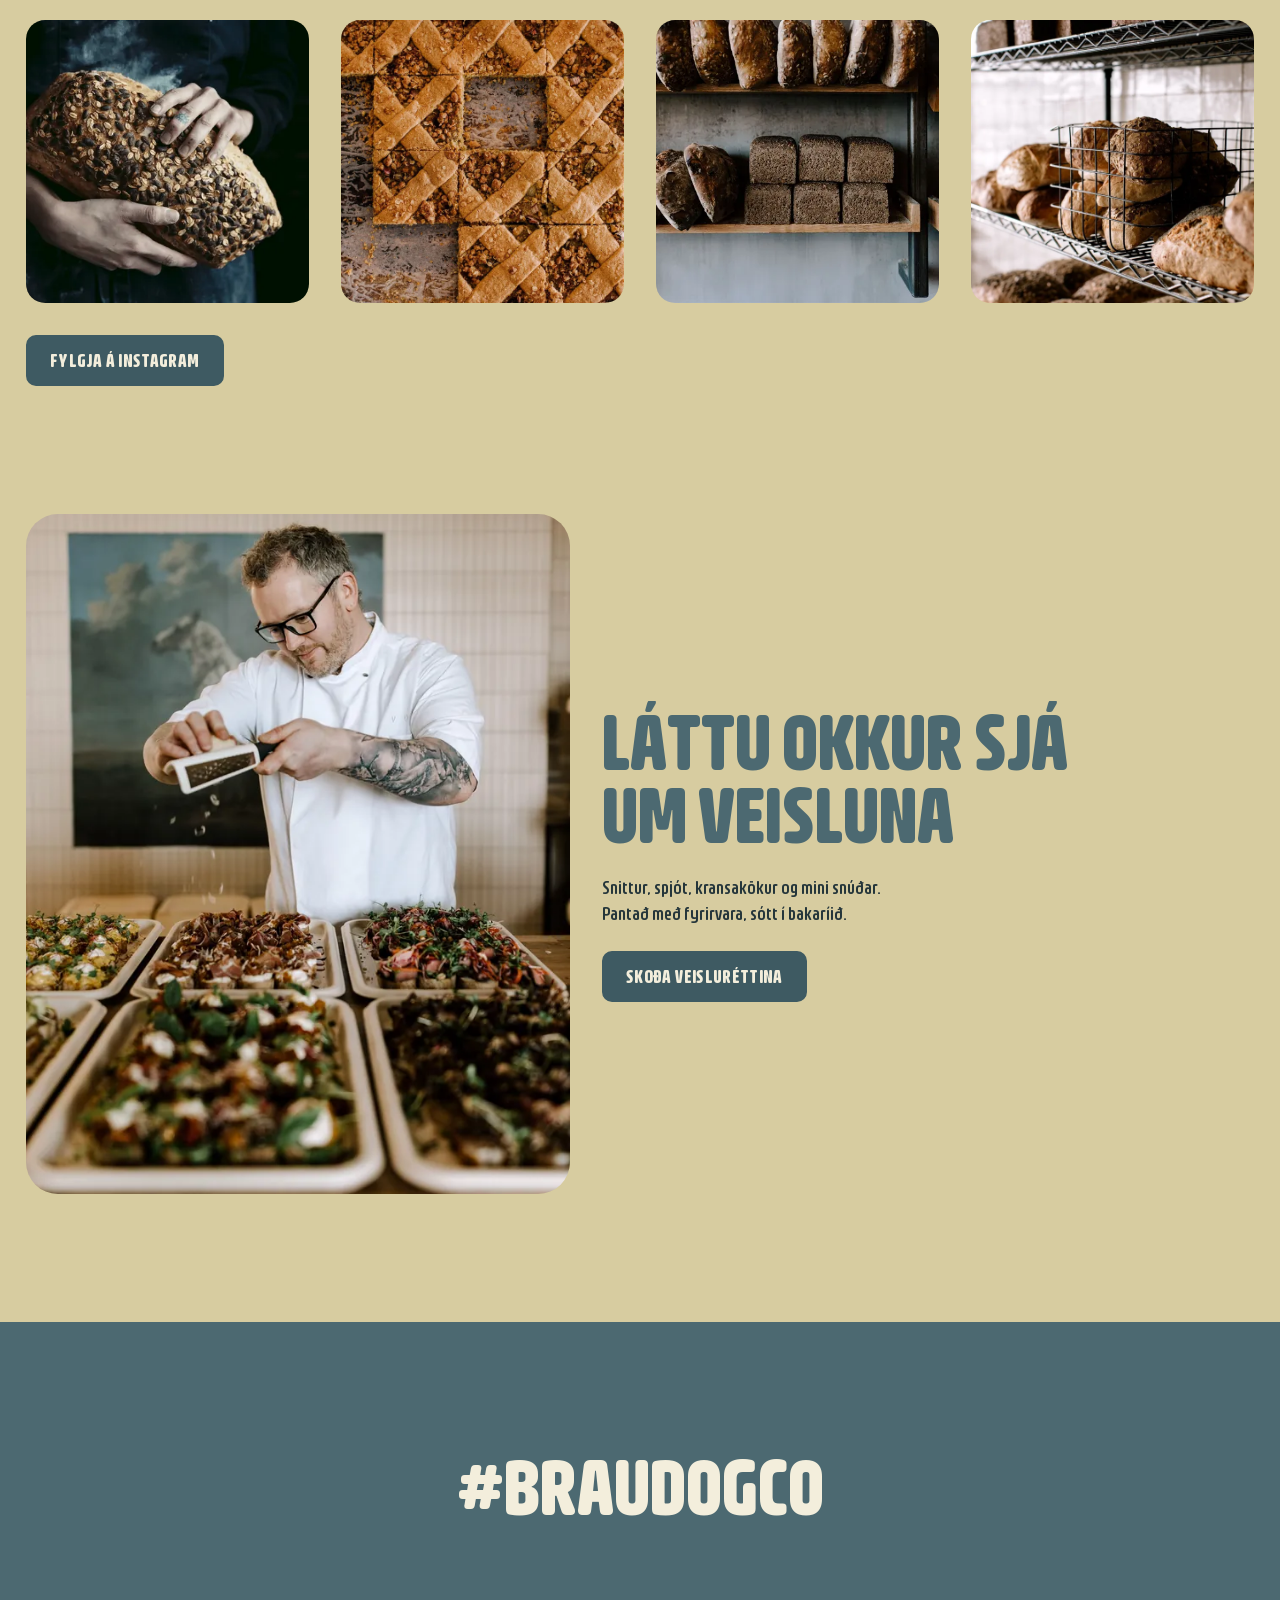
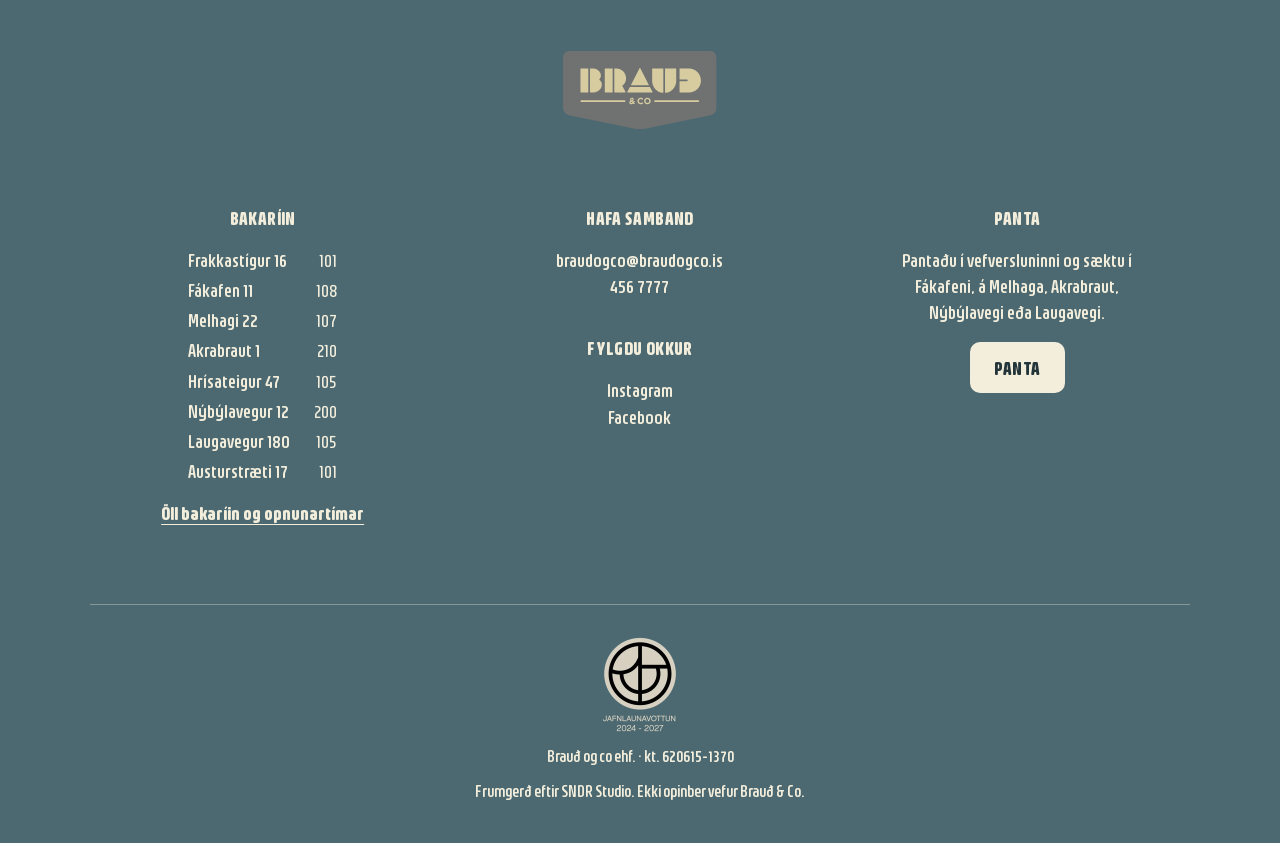
==== commit 105e2273: "Deploy Brauð & Co prototype (noindex preview)" ====
--- a/index.html
+++ b/index.html
@@ -11,7 +11,7 @@
 <link rel="alternate" hreflang="en" href="./en/">
 <link rel="icon" href="./assets/favicon.svg" type="image/svg+xml">
 <link rel="preload" href="./assets/fonts/Bevellier-Variable.woff2" as="font" type="font/woff2" crossorigin>
-<link rel="stylesheet" href="./css/site.css?v=1fadbe17">
+<link rel="stylesheet" href="./css/site.css?v=2f4e6e39">
 <script>document.documentElement.classList.add('js');setTimeout(function(){if(!window.BC_BOOTED)document.documentElement.classList.remove('js')},3500)</script>
 <script type="application/ld+json">{"@context":"https://schema.org","@graph":[{"@type":"Bakery","name":"Brauð & Co Frakkastígur","address":{"@type":"PostalAddress","streetAddress":"Frakkastígur 16","postalCode":"101","addressLocality":"Reykjavík","addressCountry":"IS"},"geo":{"@type":"GeoCoordinates","latitude":64.1440177,"longitude":-21.9260968},"telephone":"+354 456 7777","email":"braudogco@braudogco.is","openingHoursSpecification":[{"@type":"OpeningHoursSpecification","dayOfWeek":"Sunday","opens":"06:30","closes":"17:00"},{"@type":"OpeningHoursSpecification","dayOfWeek":"Monday","opens":"06:30","closes":"17:00"},{"@type":"OpeningHoursSpecification","dayOfWeek":"Tuesday","opens":"06:30","closes":"17:00"},{"@type":"OpeningHoursSpecification","dayOfWeek":"Wednesday","opens":"06:30","closes":"17:00"},{"@type":"OpeningHoursSpecification","dayOfWeek":"Thursday","opens":"06:30","closes":"17:00"},{"@type":"OpeningHoursSpecification","dayOfWeek":"Friday","opens":"06:30","closes":"17:00"},{"@type":"OpeningHoursSpecification","dayOfWeek":"Saturday","opens":"06:30","closes":"17:00"}],"servesCuisine":"Bakery","priceRange":"$$"},{"@type":"Bakery","name":"Brauð & Co Fákafen","address":{"@type":"PostalAddress","streetAddress":"Fákafen 11","postalCode":"108","addressLocality":"Reykjavík","addressCountry":"IS"},"geo":{"@type":"GeoCoordinates","latitude":64.1295279,"longitude":-21.8642543},"telephone":"+354 456 7777","email":"braudogco@braudogco.is","openingHoursSpecification":[{"@type":"OpeningHoursSpecification","dayOfWeek":"Sunday","opens":"08:00","closes":"15:00"},{"@type":"OpeningHoursSpecification","dayOfWeek":"Monday","opens":"07:00","closes":"17:00"},{"@type":"OpeningHoursSpecification","dayOfWeek":"Tuesday","opens":"07:00","closes":"17:00"},{"@type":"OpeningHoursSpecification","dayOfWeek":"Wednesday","opens":"07:00","closes":"17:00"},{"@type":"OpeningHoursSpecification","dayOfWeek":"Thursday","opens":"07:00","closes":"17:00"},{"@type":"OpeningHoursSpecification","dayOfWeek":"Friday","opens":"07:00","closes":"17:00"},{"@type":"OpeningHoursSpecification","dayOfWeek":"Saturday","opens":"08:00","closes":"16:00"}],"servesCuisine":"Bakery","priceRange":"$$"},{"@type":"Bakery","name":"Brauð & Co Melhagi","address":{"@type":"PostalAddress","streetAddress":"Melhagi 22","postalCode":"107","addressLocality":"Reykjavík","addressCountry":"IS"},"geo":{"@type":"GeoCoordinates","latitude":64.1441027,"longitude":-21.9609549},"telephone":"+354 456 7777","email":"braudogco@braudogco.is","openingHoursSpecification":[{"@type":"OpeningHoursSpecification","dayOfWeek":"Sunday","opens":"08:00","closes":"16:00"},{"@type":"OpeningHoursSpecification","dayOfWeek":"Monday","opens":"07:00","closes":"17:00"},{"@type":"OpeningHoursSpecification","dayOfWeek":"Tuesday","opens":"07:00","closes":"17:00"},{"@type":"OpeningHoursSpecification","dayOfWeek":"Wednesday","opens":"07:00","closes":"17:00"},{"@type":"OpeningHoursSpecification","dayOfWeek":"Thursday","opens":"07:00","closes":"17:00"},{"@type":"OpeningHoursSpecification","dayOfWeek":"Friday","opens":"07:00","closes":"17:00"},{"@type":"OpeningHoursSpecification","dayOfWeek":"Saturday","opens":"08:00","closes":"16:00"}],"servesCuisine":"Bakery","priceRange":"$$"},{"@type":"Bakery","name":"Brauð & Co Akrabraut","address":{"@type":"PostalAddress","streetAddress":"Akrabraut 1","postalCode":"210","addressLocality":"Garðabær","addressCountry":"IS"},"geo":{"@type":"GeoCoordinates","latitude":64.0980961,"longitude":-21.9083824},"telephone":"+354 456 7777","email":"braudogco@braudogco.is","openingHoursSpecification":[{"@type":"OpeningHoursSpecification","dayOfWeek":"Sunday","opens":"08:00","closes":"16:00"},{"@type":"OpeningHoursSpecification","dayOfWeek":"Monday","opens":"07:00","closes":"17:00"},{"@type":"OpeningHoursSpecification","dayOfWeek":"Tuesday","opens":"07:00","closes":"17:00"},{"@type":"OpeningHoursSpecification","dayOfWeek":"Wednesday","opens":"07:00","closes":"17:00"},{"@type":"OpeningHoursSpecification","dayOfWeek":"Thursday","opens":"07:00","closes":"17:00"},{"@type":"OpeningHoursSpecification","dayOfWeek":"Friday","opens":"07:00","closes":"17:00"},{"@type":"OpeningHoursSpecification","dayOfWeek":"Saturday","opens":"08:00","closes":"16:00"}],"servesCuisine":"Bakery","priceRange":"$$"},{"@type":"Bakery","name":"Brauð & Co Hrísateigur","address":{"@type":"PostalAddress","streetAddress":"Hrísateigur 47","postalCode":"105","addressLocality":"Reykjavík","addressCountry":"IS"},"geo":{"@type":"GeoCoordinates","latitude":64.1485477,"longitude":-21.884744},"telephone":"+354 456 7777","email":"braudogco@braudogco.is","openingHoursSpecification":[{"@type":"OpeningHoursSpecification","dayOfWeek":"Sunday","opens":"09:00","closes":"15:00"},{"@type":"OpeningHoursSpecification","dayOfWeek":"Monday","opens":"08:00","closes":"16:00"},{"@type":"OpeningHoursSpecification","dayOfWeek":"Tuesday","opens":"08:00","closes":"16:00"},{"@type":"OpeningHoursSpecification","dayOfWeek":"Wednesday","opens":"08:00","closes":"16:00"},{"@type":"OpeningHoursSpecification","dayOfWeek":"Thursday","opens":"08:00","closes":"16:00"},{"@type":"OpeningHoursSpecification","dayOfWeek":"Friday","opens":"08:00","closes":"16:00"},{"@type":"OpeningHoursSpecification","dayOfWeek":"Saturday","opens":"09:00","closes":"16:00"}],"servesCuisine":"Bakery","priceRange":"$$"},{"@type":"Bakery","name":"Brauð & Co Nýbýlavegur","address":{"@type":"PostalAddress","streetAddress":"Nýbýlavegur 12","postalCode":"200","addressLocality":"Kópavogur","addressCountry":"IS"},"geo":{"@type":"GeoCoordinates","latitude":64.1141998,"longitude":-21.8940573},"telephone":"+354 456 7777","email":"braudogco@braudogco.is","openingHoursSpecification":[{"@type":"OpeningHoursSpecification","dayOfWeek":"Sunday","opens":"09:00","closes":"15:00"},{"@type":"OpeningHoursSpecification","dayOfWeek":"Monday","opens":"07:30","closes":"16:00"},{"@type":"OpeningHoursSpecification","dayOfWeek":"Tuesday","opens":"07:30","closes":"16:00"},{"@type":"OpeningHoursSpecification","dayOfWeek":"Wednesday","opens":"07:30","closes":"16:00"},{"@type":"OpeningHoursSpecification","dayOfWeek":"Thursday","opens":"07:30","closes":"16:00"},{"@type":"OpeningHoursSpecification","dayOfWeek":"Friday","opens":"07:30","closes":"16:00"},{"@type":"OpeningHoursSpecification","dayOfWeek":"Saturday","opens":"09:00","closes":"16:00"}],"servesCuisine":"Bakery","priceRange":"$$"},{"@type":"Bakery","name":"Brauð & Co Laugavegur","address":{"@type":"PostalAddress","streetAddress":"Laugavegur 180","postalCode":"105","addressLocality":"Reykjavík","addressCountry":"IS"},"geo":{"@type":"GeoCoordinates","latitude":64.1401124,"longitude":-21.895071},"telephone":"+354 456 7777","email":"braudogco@braudogco.is","openingHoursSpecification":[{"@type":"OpeningHoursSpecification","dayOfWeek":"Sunday","opens":"08:00","closes":"15:00"},{"@type":"OpeningHoursSpecification","dayOfWeek":"Monday","opens":"07:00","closes":"16:00"},{"@type":"OpeningHoursSpecification","dayOfWeek":"Tuesday","opens":"07:00","closes":"16:00"},{"@type":"OpeningHoursSpecification","dayOfWeek":"Wednesday","opens":"07:00","closes":"16:00"},{"@type":"OpeningHoursSpecification","dayOfWeek":"Thursday","opens":"07:00","closes":"16:00"},{"@type":"OpeningHoursSpecification","dayOfWeek":"Friday","opens":"07:00","closes":"16:00"},{"@type":"OpeningHoursSpecification","dayOfWeek":"Saturday","opens":"08:00","closes":"15:00"}],"servesCuisine":"Bakery","priceRange":"$$"},{"@type":"Bakery","name":"Brauð & Co Austurstræti","address":{"@type":"PostalAddress","streetAddress":"Austurstræti 17","postalCode":"101","addressLocality":"Reykjavík","addressCountry":"IS"},"geo":{"@type":"GeoCoordinates","latitude":64.1476283,"longitude":-21.9377164},"telephone":"+354 456 7777","email":"braudogco@braudogco.is","openingHoursSpecification":[{"@type":"OpeningHoursSpecification","dayOfWeek":"Sunday","opens":"08:00","closes":"15:00"},{"@type":"OpeningHoursSpecification","dayOfWeek":"Monday","opens":"07:00","closes":"16:00"},{"@type":"OpeningHoursSpecification","dayOfWeek":"Tuesday","opens":"07:00","closes":"16:00"},{"@type":"OpeningHoursSpecification","dayOfWeek":"Wednesday","opens":"07:00","closes":"16:00"},{"@type":"OpeningHoursSpecification","dayOfWeek":"Thursday","opens":"07:00","closes":"16:00"},{"@type":"OpeningHoursSpecification","dayOfWeek":"Friday","opens":"07:00","closes":"16:00"},{"@type":"OpeningHoursSpecification","dayOfWeek":"Saturday","opens":"08:00","closes":"16:00"}],"servesCuisine":"Bakery","priceRange":"$$"}]}</script>
 </head>
@@ -53,7 +53,7 @@
 </header>
 <div class="bc-panel" id="bc-panel" hidden data-panel>
   <nav aria-label="Valmynd">
-    <a href="./" data-home>Forsíða</a><a href="./matsedill/">Matseðill</a><a href="./bakariin/">Bakaríin</a><a href="./veisla/">Veisla</a>
+    <a href="./" data-home style="--n:0"><span>Forsíða</span></a><a href="./matsedill/" style="--n:1"><span>Matseðill</span></a><a href="./bakariin/" style="--n:2"><span>Bakaríin</span></a><a href="./veisla/" style="--n:3"><span>Veisla</span></a>
   </nav>
   <div class="bc-panel__foot"><a class="bc-btn" href="https://braudogco.is/vefverslun">Panta</a><a class="bc-panel__lang" href="./en/" hreflang="en" lang="en">English</a></div>
 </div>
@@ -224,8 +224,7 @@
 </main>
 <footer class="bc-foot">
   <div class="bc-foot__tag"><p class="bc-st fs-110" style="--d:0" data-st><span class="bc-sr">#braudogco</span><span aria-hidden="true"><span class="bc-w"><span class="bc-c" style="--i:0">#</span><span class="bc-c" style="--i:1">b</span><span class="bc-c" style="--i:2">r</span><span class="bc-c" style="--i:3">a</span><span class="bc-c" style="--i:4">u</span><span class="bc-c" style="--i:5">d</span><span class="bc-c" style="--i:6">o</span><span class="bc-c" style="--i:7">g</span><span class="bc-c" style="--i:8">c</span><span class="bc-c" style="--i:9">o</span></span></span></p></div>
-  <div class="bc-foot__grid">
-    <div class="bc-foot__logo"><svg aria-hidden="true" focusable="false" width="250" height="128" viewBox="0 0 250 128" fill="none" xmlns="http://www.w3.org/2000/svg">
+  <div class="bc-foot__logo"><svg aria-hidden="true" focusable="false" width="250" height="128" viewBox="0 0 250 128" fill="none" xmlns="http://www.w3.org/2000/svg">
 <g clip-path="url(#bclogo)">
 <path d="M239.361 0H10.6385C4.77356 0 0 4.7745 0 10.6406V92.2481C0 97.9268 4.35463 103.286 9.91092 104.443L116.737 126.772C118.964 127.235 121.908 127.5 125.005 127.5C128.103 127.5 131.047 127.246 133.274 126.772L240.1 104.443C245.656 103.286 250.011 97.9268 250.011 92.2481V10.6406C250 4.7745 245.226 0 239.361 0Z" fill="#707272"/>
 <path d="M115.436 86.735L114.257 85.5331C113.43 86.2167 112.449 86.6688 111.269 86.6688C109.318 86.6688 107.841 85.5331 107.841 83.7027C107.841 82.3905 108.546 81.4753 109.825 80.8909C109.329 80.1742 109.108 79.5457 109.108 78.8289C109.108 77.4175 110.233 76.1274 112.206 76.1274C113.948 76.1274 115.084 77.2521 115.084 78.7076C115.084 80.097 114.213 80.9019 112.934 81.3981L114.29 82.7544C114.621 82.2251 114.962 81.6297 115.282 81.0012L116.936 81.9054C116.539 82.6221 116.109 83.3829 115.591 84.0666L117.09 85.5662L115.436 86.735ZM111.038 82.2692C110.365 82.6221 110.09 83.1183 110.09 83.6255C110.09 84.3532 110.685 84.8384 111.523 84.8384C112.03 84.8384 112.526 84.6179 113 84.254L111.038 82.2692ZM112.151 77.8917C111.556 77.8917 111.159 78.3107 111.159 78.9392C111.159 79.4023 111.335 79.7441 111.754 80.2183C112.647 79.8875 113.11 79.5016 113.11 78.851C113.11 78.2335 112.724 77.8917 112.151 77.8917Z" fill="#D7CCA0"/>
@@ -250,19 +249,21 @@
 </defs>
 </svg>
 </div>
-    <div><h2 class="bc-foot__h">Bakaríin</h2><ul class="bc-foot__list"><li><a href="./bakariin/#frakkastigur" translate="no">Frakkastígur 16</a> <span>101</span></li><li><a href="./bakariin/#fakafen" translate="no">Fákafen 11</a> <span>108</span></li><li><a href="./bakariin/#melhagi" translate="no">Melhagi 22</a> <span>107</span></li><li><a href="./bakariin/#akrabraut" translate="no">Akrabraut 1</a> <span>210</span></li><li><a href="./bakariin/#hrisateigur" translate="no">Hrísateigur 47</a> <span>105</span></li><li><a href="./bakariin/#nybylavegur" translate="no">Nýbýlavegur 12</a> <span>200</span></li><li><a href="./bakariin/#laugavegur" translate="no">Laugavegur 180</a> <span>105</span></li><li><a href="./bakariin/#austurstraeti" translate="no">Austurstræti 17</a> <span>101</span></li></ul>
+  <div class="bc-foot__grid">
+    <div class="bc-foot__col"><h2 class="bc-foot__h">Bakaríin</h2><ul class="bc-foot__list"><li><a href="./bakariin/#frakkastigur" translate="no">Frakkastígur 16</a> <span>101</span></li><li><a href="./bakariin/#fakafen" translate="no">Fákafen 11</a> <span>108</span></li><li><a href="./bakariin/#melhagi" translate="no">Melhagi 22</a> <span>107</span></li><li><a href="./bakariin/#akrabraut" translate="no">Akrabraut 1</a> <span>210</span></li><li><a href="./bakariin/#hrisateigur" translate="no">Hrísateigur 47</a> <span>105</span></li><li><a href="./bakariin/#nybylavegur" translate="no">Nýbýlavegur 12</a> <span>200</span></li><li><a href="./bakariin/#laugavegur" translate="no">Laugavegur 180</a> <span>105</span></li><li><a href="./bakariin/#austurstraeti" translate="no">Austurstræti 17</a> <span>101</span></li></ul>
       <a class="bc-link" href="./bakariin/">Öll bakaríin og opnunartímar</a></div>
-    <div><h2 class="bc-foot__h">Hafa samband</h2><p><a href="mailto:braudogco@braudogco.is">braudogco@braudogco.is</a><br><a href="tel:+3544567777">456 7777</a></p>
+    <div class="bc-foot__col"><h2 class="bc-foot__h">Hafa samband</h2><p><a href="mailto:braudogco@braudogco.is">braudogco@braudogco.is</a><br><a href="tel:+3544567777">456 7777</a></p>
       <h2 class="bc-foot__h">Fylgdu okkur</h2><p><a href="https://www.instagram.com/braudogco/" rel="noopener">Instagram</a><br><a href="https://www.facebook.com/braudogco" rel="noopener">Facebook</a></p></div>
-    <div class="bc-foot__legal"><img src="./assets/img/jafnlaunavottun.webp" width="96" height="96" alt="Jafnlaunavottun 2024-2027" loading="lazy"><p>Brauð og co ehf.<br>kt. 620615-1370</p><p class="bc-foot__credit">Frumgerð eftir <a href="https://sndrstudio.is" rel="noopener">SNDR Studio</a>. Ekki opinber vefur Brauð & Co.</p></div>
-  </div>
+    <div class="bc-foot__col"><h2 class="bc-foot__h">Panta</h2><p>Pantaðu í vefversluninni og sæktu í Fákafeni, á Melhaga, Akrabraut, Nýbýlavegi eða Laugavegi.</p><a class="bc-btn bc-btn--paper" href="https://braudogco.is/vefverslun">Panta</a></div>
+  </div>
+  <div class="bc-foot__legal"><img src="./assets/img/jafnlaunavottun.webp" width="96" height="96" alt="Jafnlaunavottun 2024-2027" loading="lazy"><p>Brauð og co ehf. · kt. 620615-1370</p><p class="bc-foot__credit">Frumgerð eftir <a href="https://sndrstudio.is" rel="noopener">SNDR Studio</a>. Ekki opinber vefur Brauð & Co.</p></div>
 </footer>
 </div>
 <script>window.BC_LANG="is";window.BC_ROOT="";</script>
 <script src="./assets/vendor/gsap.min.js" defer></script>
 <script src="./assets/vendor/ScrollTrigger.min.js" defer></script>
 <script src="./assets/vendor/lenis.min.js" defer></script>
-<script type="module" src="./js/site.js?v=23fb8901"></script>
+<script type="module" src="./js/site.js?v=d2e1c27f"></script>
 
 </body>
 </html>
--- a/css/site.css
+++ b/css/site.css
@@ -131,6 +131,15 @@
   .bc-panel { overscroll-behavior: contain; overflow-y: auto; position: fixed; inset: var(--bc-bar) 0 0 0; z-index: 48; background: var(--bc-sand); display: flex; flex-direction: column; justify-content: space-between; padding: 2rem 4vw calc(1.5rem + env(safe-area-inset-bottom)); }
   .bc-panel nav { display: flex; flex-direction: column; }
   .bc-panel nav a { font-size: clamp(3rem, 15vw, 5rem); line-height: 1; font-weight: 760; text-transform: uppercase; text-decoration: none; color: var(--bc-slate); padding: .35rem 0; }
+  /* open/close: the panel wipes down from under the bar, links rise out of their masks (stagger 45ms),
+     the foot follows. Closing is faster and runs on the same transitions, so it can be interrupted. */
+  .bc-panel { clip-path: inset(0 0 100% 0); transition: clip-path .3s cubic-bezier(.4, 0, .2, 1); }
+  .bc-panel.is-open { clip-path: inset(0 0 0 0); transition: clip-path .55s var(--bc-ease); }
+  .bc-panel nav a { display: block; overflow: hidden; padding: 0; margin: .1rem 0; }
+  .bc-panel nav a span { display: block; padding: .3rem 0 .15rem; transform: translate3d(0, 105%, 0); transition: transform .25s cubic-bezier(.4, 0, .2, 1); }
+  .bc-panel.is-open nav a span { transform: none; transition: transform .75s var(--bc-ease) calc(.08s + var(--n) * .045s); }
+  .bc-panel__foot { opacity: 0; transform: translate3d(0, 12px, 0); transition: opacity .2s, transform .25s cubic-bezier(.4, 0, .2, 1); }
+  .bc-panel.is-open .bc-panel__foot { opacity: 1; transform: none; transition: opacity .5s .3s, transform .7s var(--bc-ease) .3s; }
   .bc-panel nav a[aria-current] { color: var(--bc-ink); }
   .bc-panel__foot { display: flex; align-items: center; justify-content: space-between; gap: 1rem; }
   .bc-panel__lang { font-weight: 700; font-size: 1.25rem; color: var(--bc-slate-deep); min-height: 44px; display: inline-flex; align-items: center; }
@@ -301,19 +310,24 @@
 /* FOOTER (slate, reference footer order: hashtag first) */
 .bc-foot { position: relative; z-index: 2; background: var(--bc-slate); color: var(--bc-paper); padding: var(--bc-sec) var(--bc-pad) calc(2.5rem + env(safe-area-inset-bottom)); }
 .bc-foot__tag { text-align: center; text-transform: uppercase; font-weight: 760; margin-bottom: var(--bc-sec); }
-.bc-foot__grid { display: grid; grid-template-columns: 1fr 1.2fr 1fr 1fr; gap: 2rem var(--bc-gutter); align-items: start; }
-.bc-foot__logo { width: 150px; }
-.bc-foot__h { font-size: 1.125rem; font-weight: 700; text-transform: uppercase; color: var(--bc-paper); margin: 0 0 .5rem; }
-.bc-foot__h:not(:first-child) { margin-top: 1.5rem; }
-.bc-foot__list li { display: flex; justify-content: space-between; max-width: 18rem; padding: .1rem 0; }
-.bc-foot__list span { font-variant-numeric: tabular-nums; }
+/* footer: one centre axis like the reference footer. Title, badge, three centred columns, legal strip. */
+.bc-foot__logo { width: clamp(128px, 12vw, 168px); margin: 0 auto clamp(3rem, 6vw, 5rem); }
+.bc-foot__logo svg { display: block; width: 100%; height: auto; }
+.bc-foot__grid { display: grid; grid-template-columns: repeat(3, minmax(0, 1fr)); gap: 3rem var(--bc-gutter); max-width: 1100px; margin: 0 auto; text-align: center; align-items: start; }
+.bc-foot__col { display: grid; justify-items: center; align-content: start; gap: .5rem; }
+.bc-foot__col p { max-width: 30ch; margin: 0 0 .5rem; }
+.bc-foot__h { font-size: 1.125rem; font-weight: 700; text-transform: uppercase; letter-spacing: .02em; color: var(--bc-paper); margin: 0 0 .5rem; }
+.bc-foot__h:not(:first-child) { margin-top: 1.25rem; }
+.bc-foot__list { display: grid; grid-template-columns: auto auto; justify-content: center; column-gap: 1.5rem; row-gap: .25rem; text-align: left; }
+.bc-foot__list li { display: contents; }
+.bc-foot__list span { text-align: right; font-weight: 400; font-variant-numeric: tabular-nums; }
 .bc-foot a { text-decoration: none; }
-.bc-foot a:hover { text-decoration: underline; }
-.bc-foot .bc-link { color: var(--bc-paper); display: inline-block; margin-top: .75rem; }
-.bc-foot__legal { display: grid; gap: 1rem; justify-items: start; font-size: 1rem; }
+.bc-foot a:not(.bc-btn):hover { text-decoration: underline; text-underline-offset: .2em; }
+.bc-foot .bc-link { color: var(--bc-paper); display: inline-block; margin-top: .5rem; font-weight: 700; text-decoration: underline; text-underline-offset: .2em; }
+.bc-foot__legal { display: grid; justify-items: center; gap: .75rem; max-width: 1100px; margin: clamp(3rem, 6vw, 5rem) auto 0; padding-top: 2rem; border-top: 1px solid rgba(243, 238, 220, .35); text-align: center; font-size: 1rem; }
+.bc-foot__legal p { margin: 0; }
 .bc-foot__credit { color: var(--bc-paper); }
-@media (max-width: 959.8px) { .bc-foot__grid { grid-template-columns: 1fr 1fr; } .bc-foot__logo { grid-column: 1 / -1; } }
-@media (max-width: 520px) { .bc-foot__grid { grid-template-columns: 1fr; } }
+@media (max-width: 959.8px) { .bc-foot__grid { grid-template-columns: 1fr; gap: 2.75rem; } }
 
 /* ---------- SUB PAGES ---------- */
 .bc-phead { padding: clamp(3rem, 7vw, 7rem) var(--bc-pad) 2rem; display: grid; gap: 1.5rem; justify-items: start; }
@@ -397,8 +411,23 @@
 .bc-intro { position: fixed; inset: 0; z-index: 90; display: grid; place-items: center; background: var(--bc-sand); clip-path: inset(0 0 0 0); }
 .bc-intro svg { width: min(46vw, 340px); height: auto; }
 
+
+/* ---------- page transitions (cross-document View Transitions; Chrome 126+, Safari 18.2+; others load normally) ----------
+   The bar is its own group so it stays put; the next page wipes up over the old one, which drifts up and dims. */
+@view-transition { navigation: auto; }
+.bc-bar { view-transition-name: bc-bar; }
+::view-transition-group(bc-bar) { animation: none; }
+::view-transition-old(root) { animation: bc-vt-out .6s var(--bc-ease) both; }
+::view-transition-new(root) { animation: bc-vt-in .7s var(--bc-ease) both; }
+@keyframes bc-vt-out { to { transform: translate3d(0, -6%, 0); opacity: .35; } }
+@keyframes bc-vt-in { from { clip-path: inset(100% 0 0 0); } to { clip-path: inset(0 0 0 0); } }
+
 /* ---------- reduced motion: plain render ---------- */
 @media (prefers-reduced-motion: reduce) {
+  @view-transition { navigation: none; }
+  .bc-panel, .bc-panel nav a span, .bc-panel__foot { transition: none !important; }
+  .bc-panel { clip-path: none; }
+  .bc-panel nav a span, .bc-panel__foot { transform: none; opacity: 1; }
   .js .bc-st .bc-c, .bc-card, .bc-sticky__media img, .bc-row__name { transform: none !important; transition: none !important; }
   .bc-card--left { transform: rotate(-8deg) translate3d(-90%, 0, 0) !important; }
   .bc-card--right { transform: rotate(8deg) translate3d(90%, 0, 0) !important; }
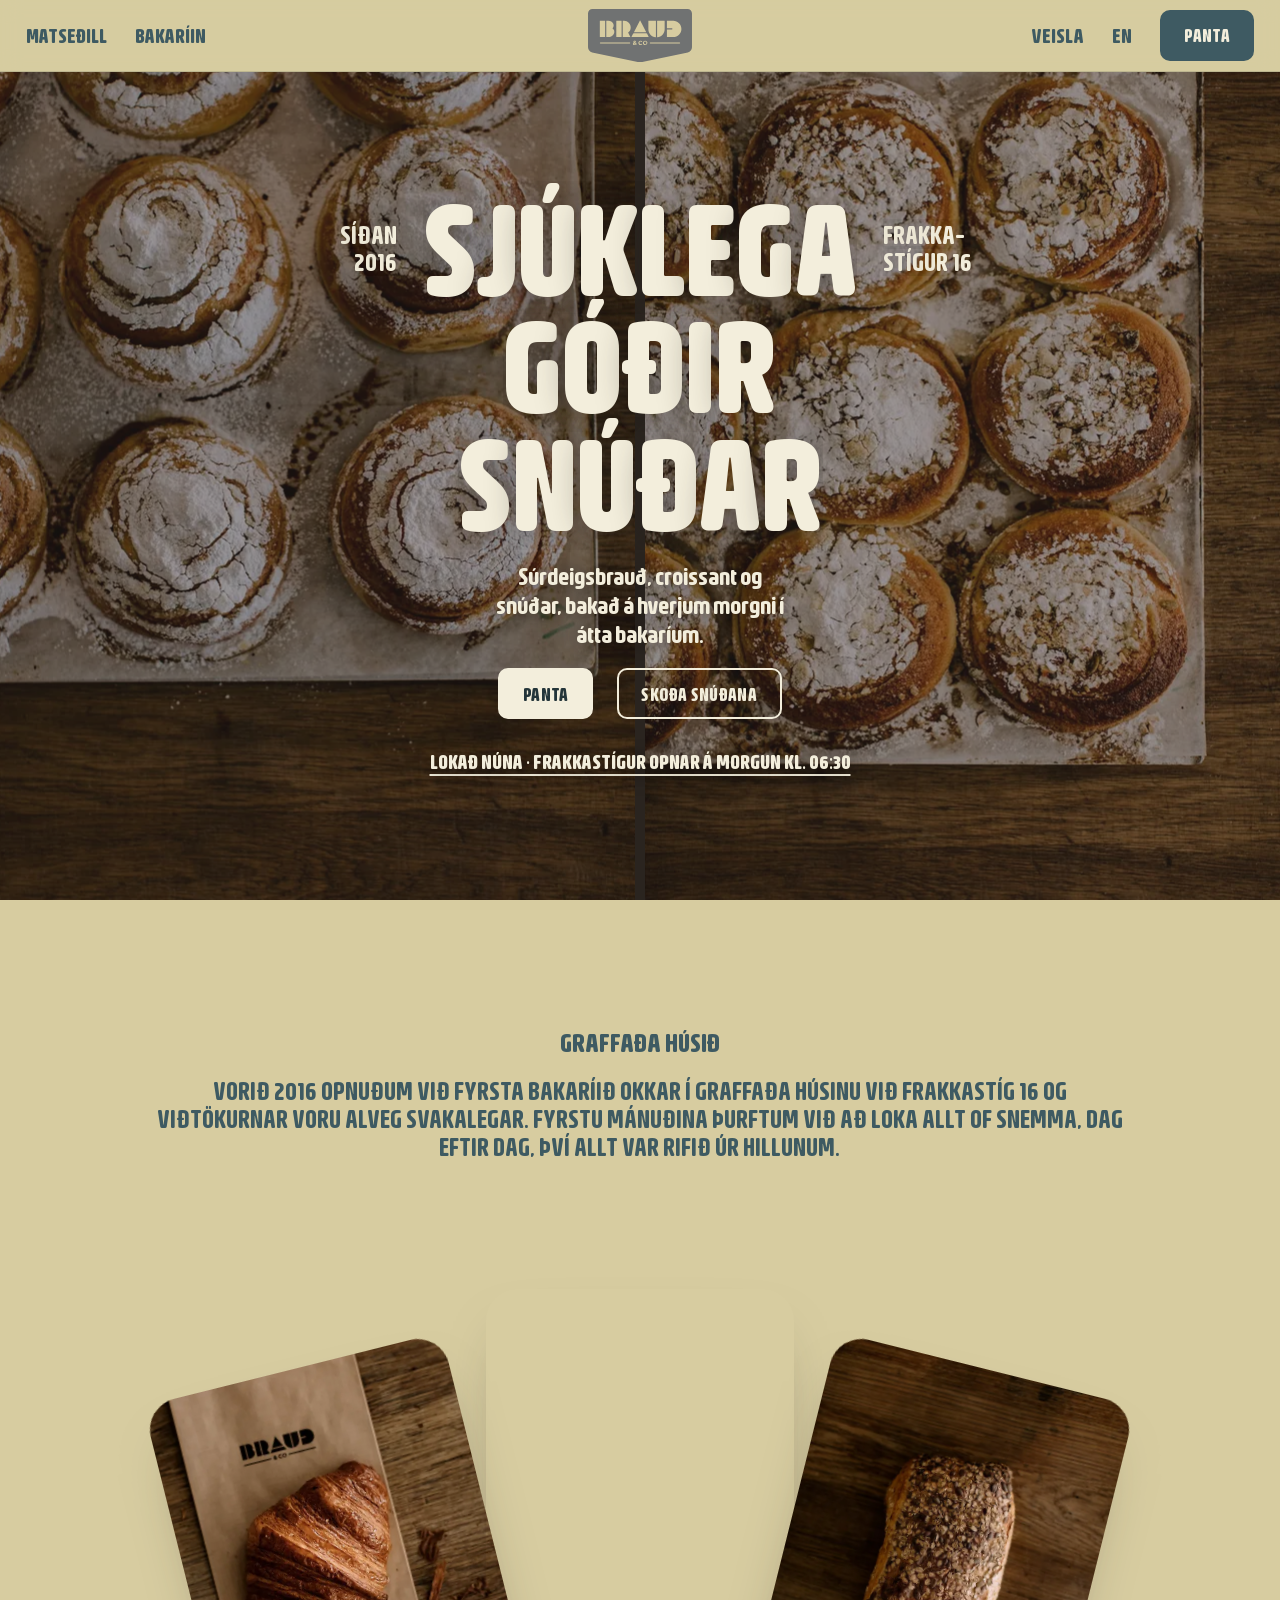
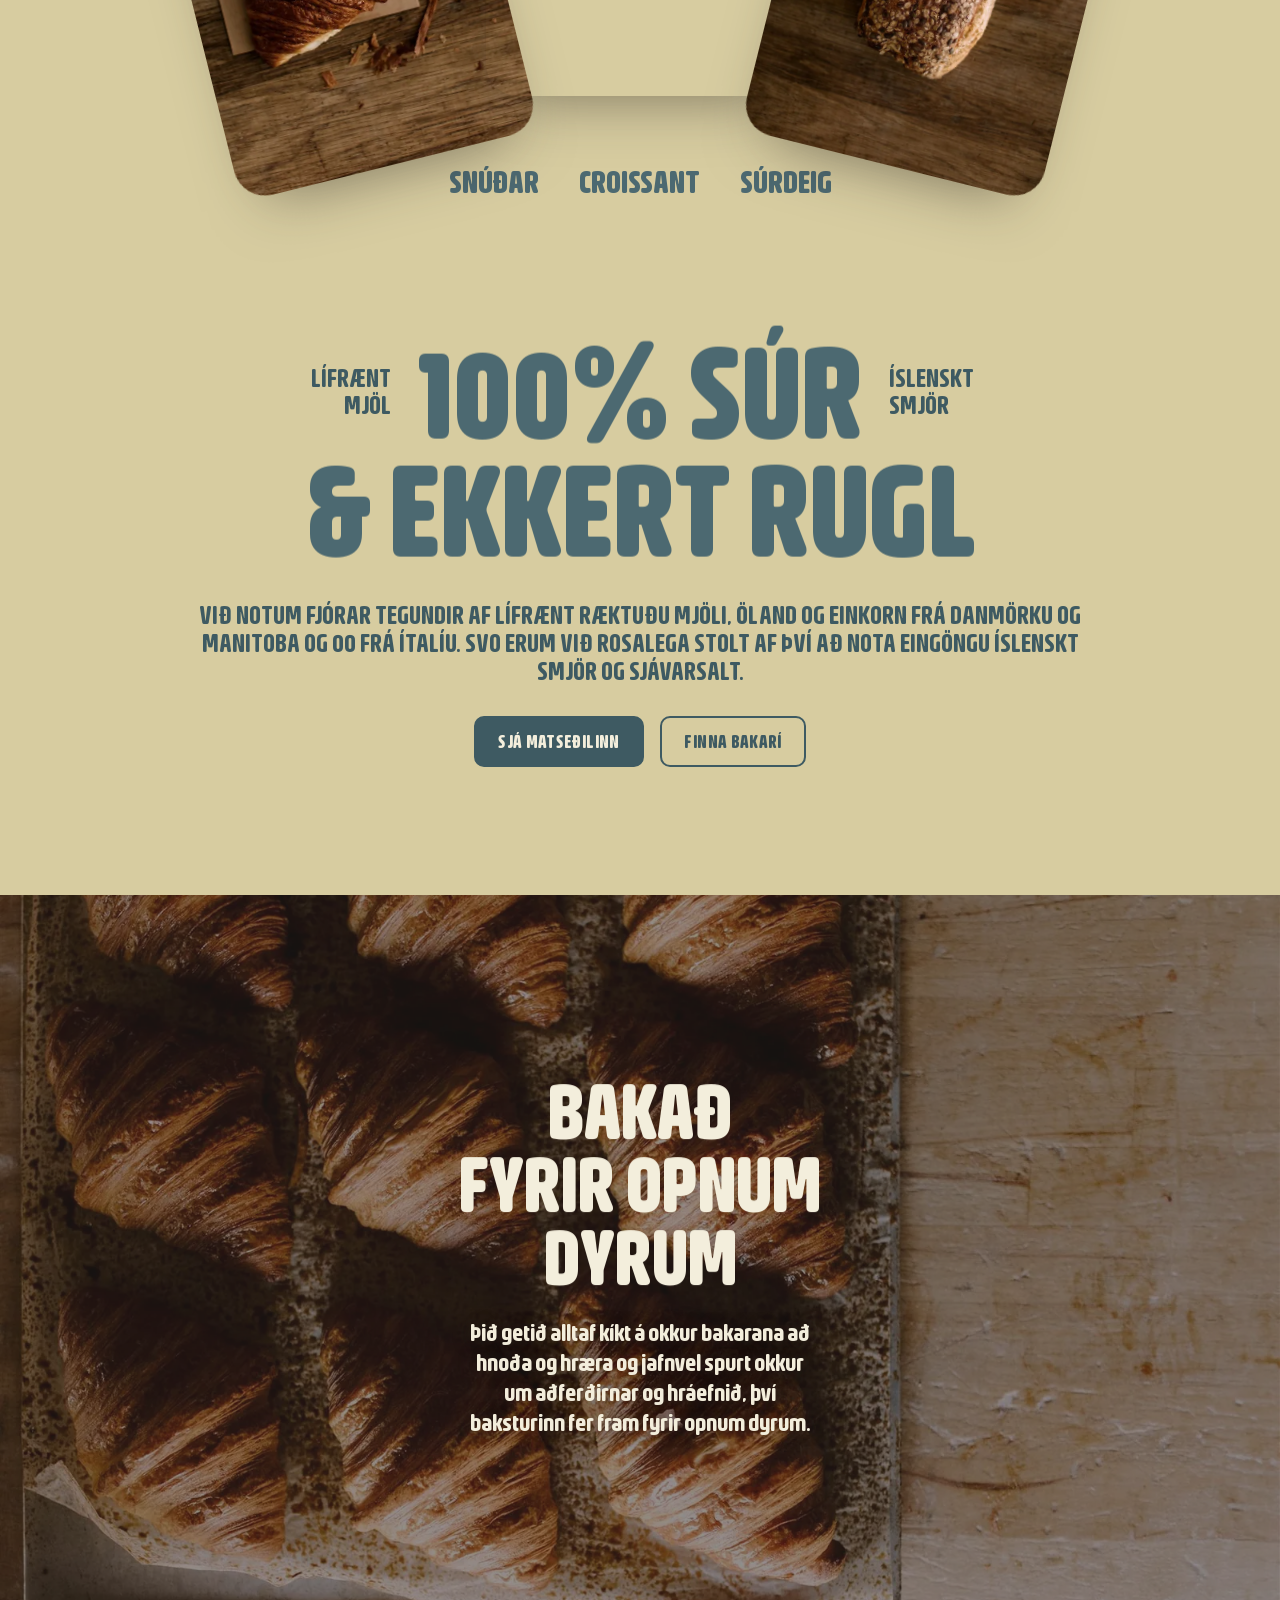
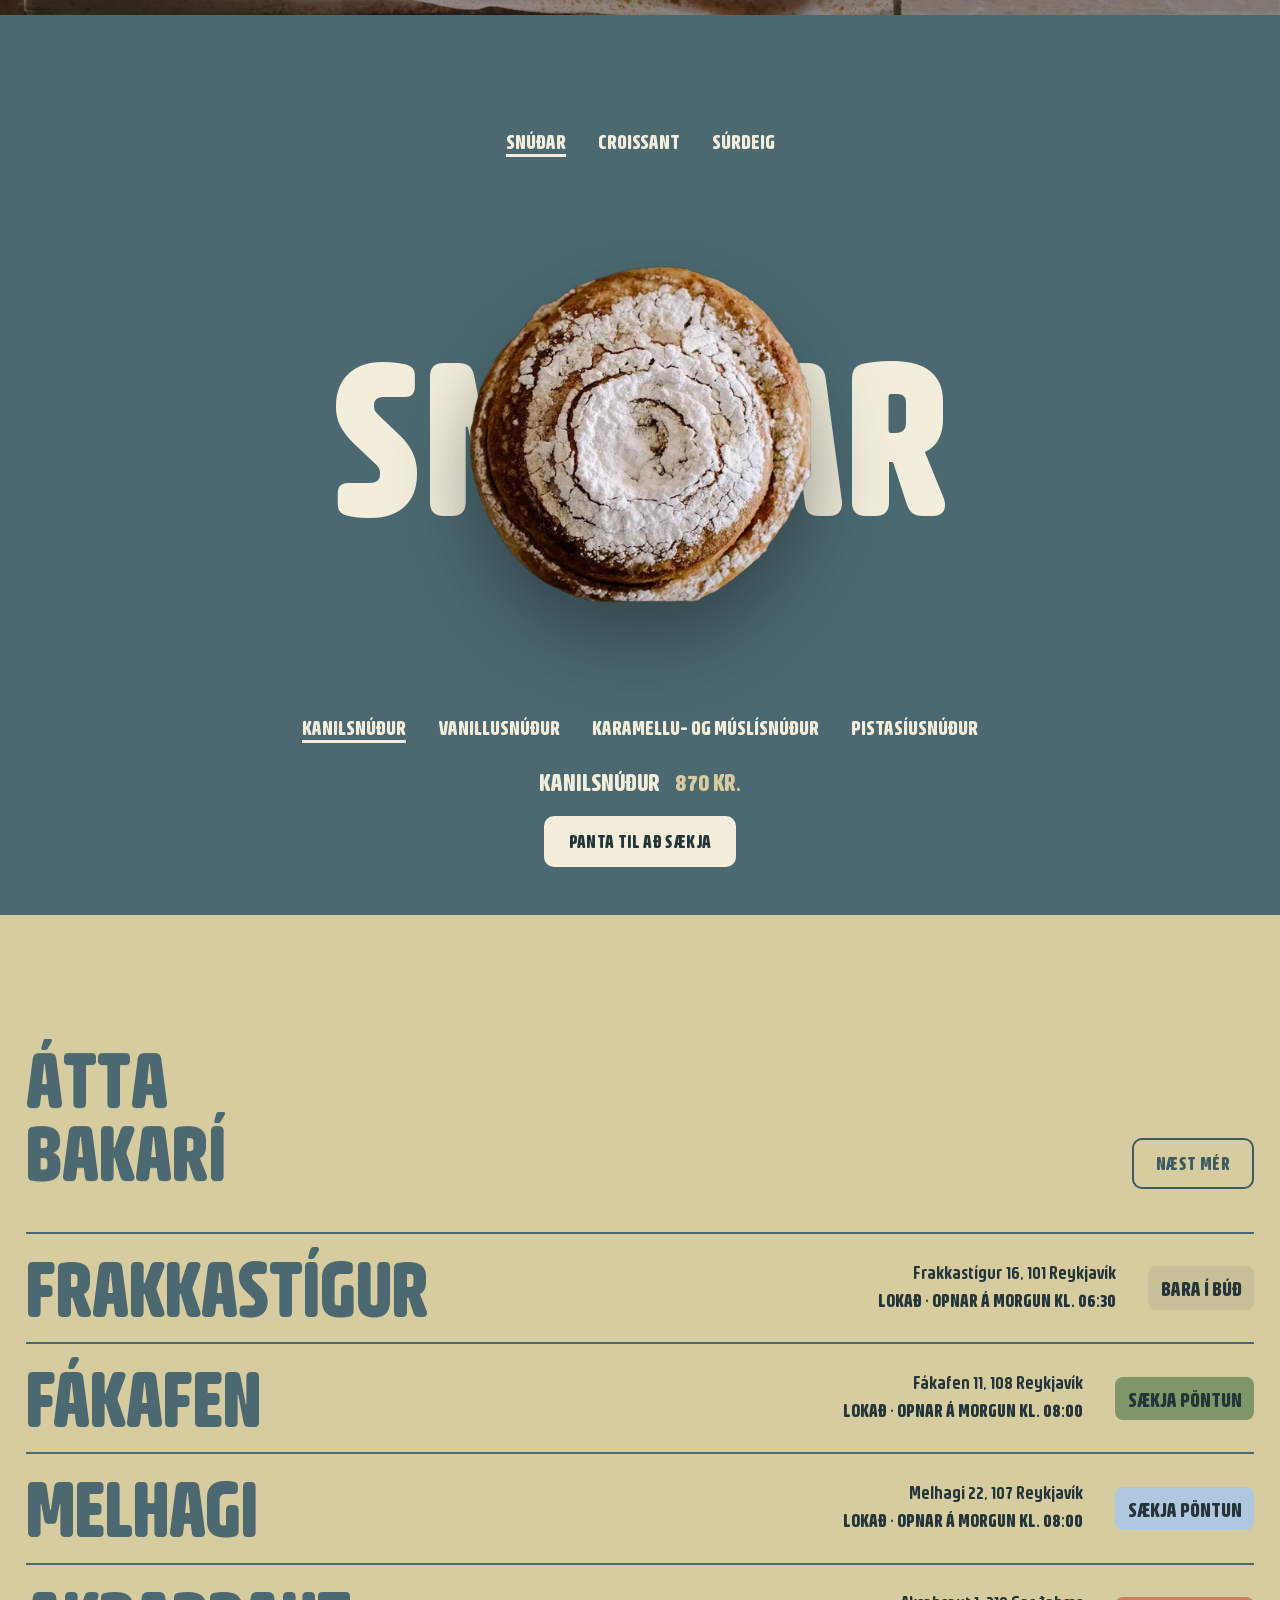
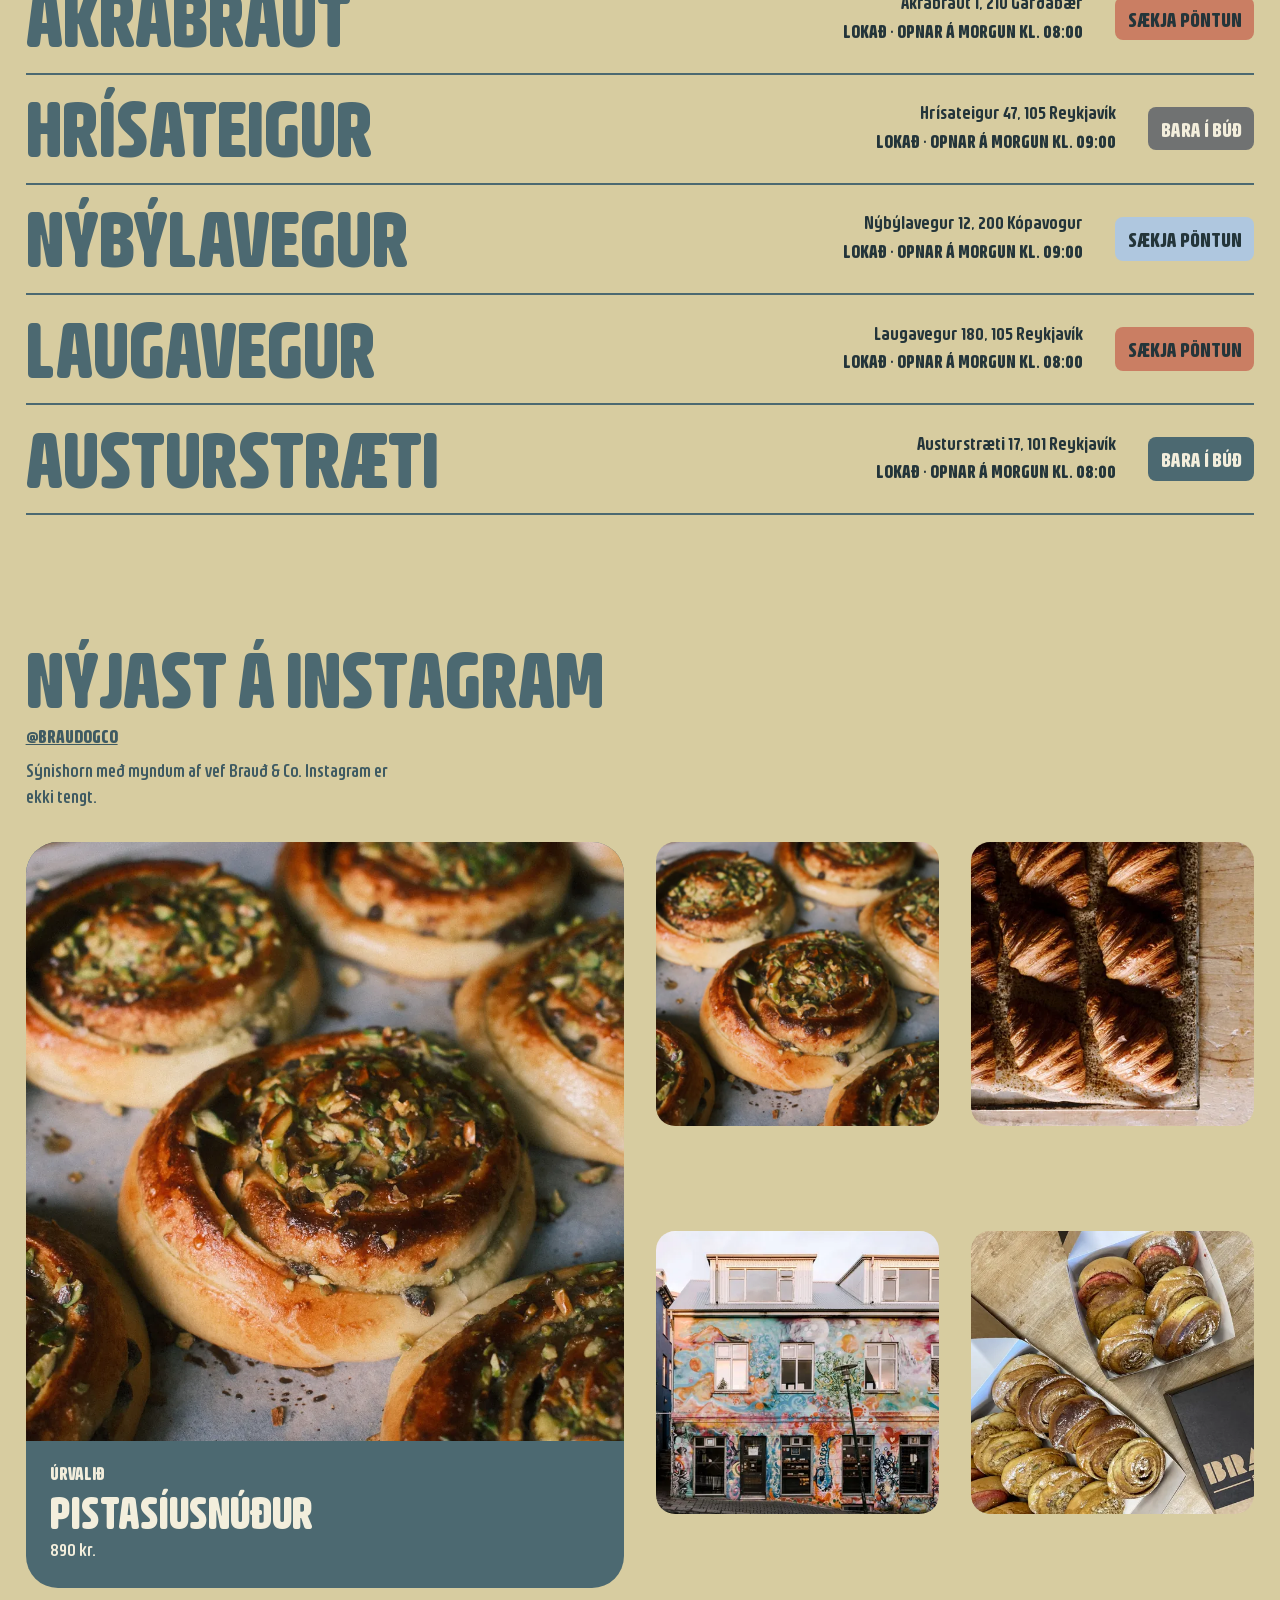
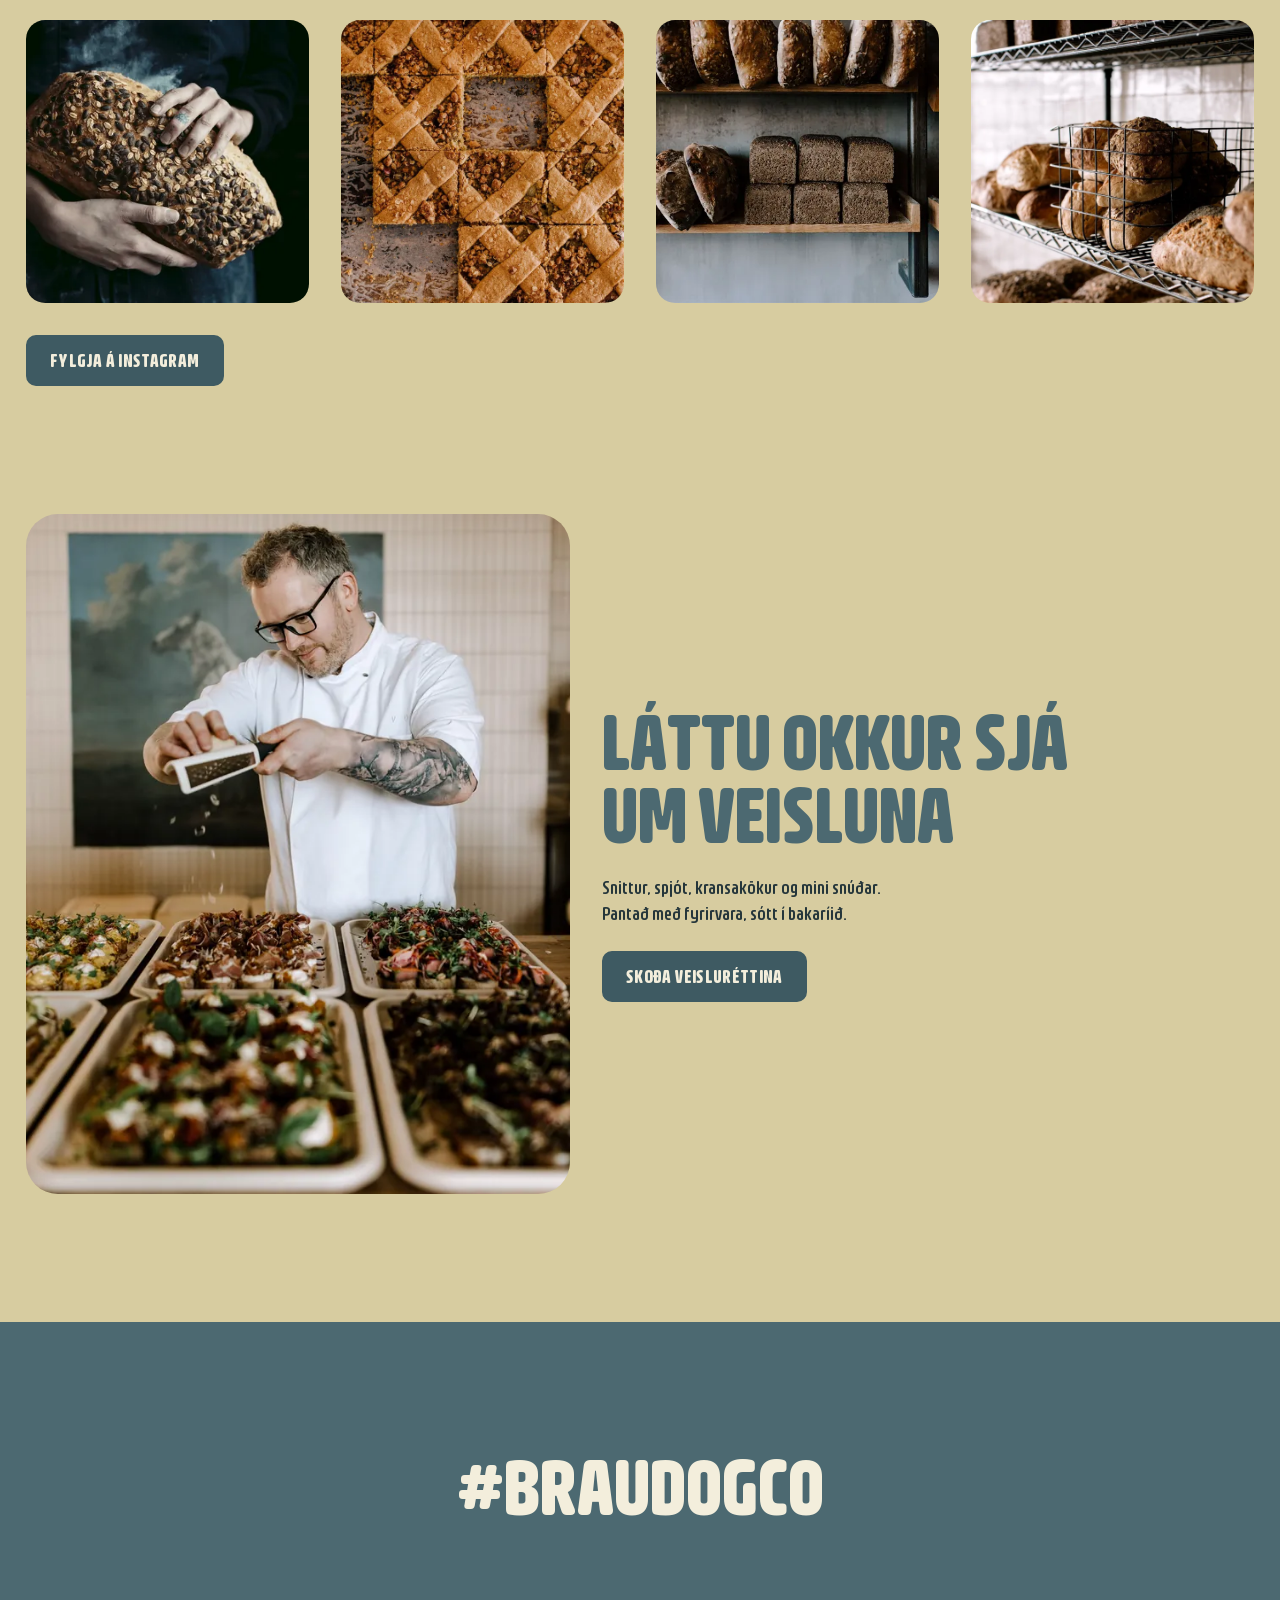
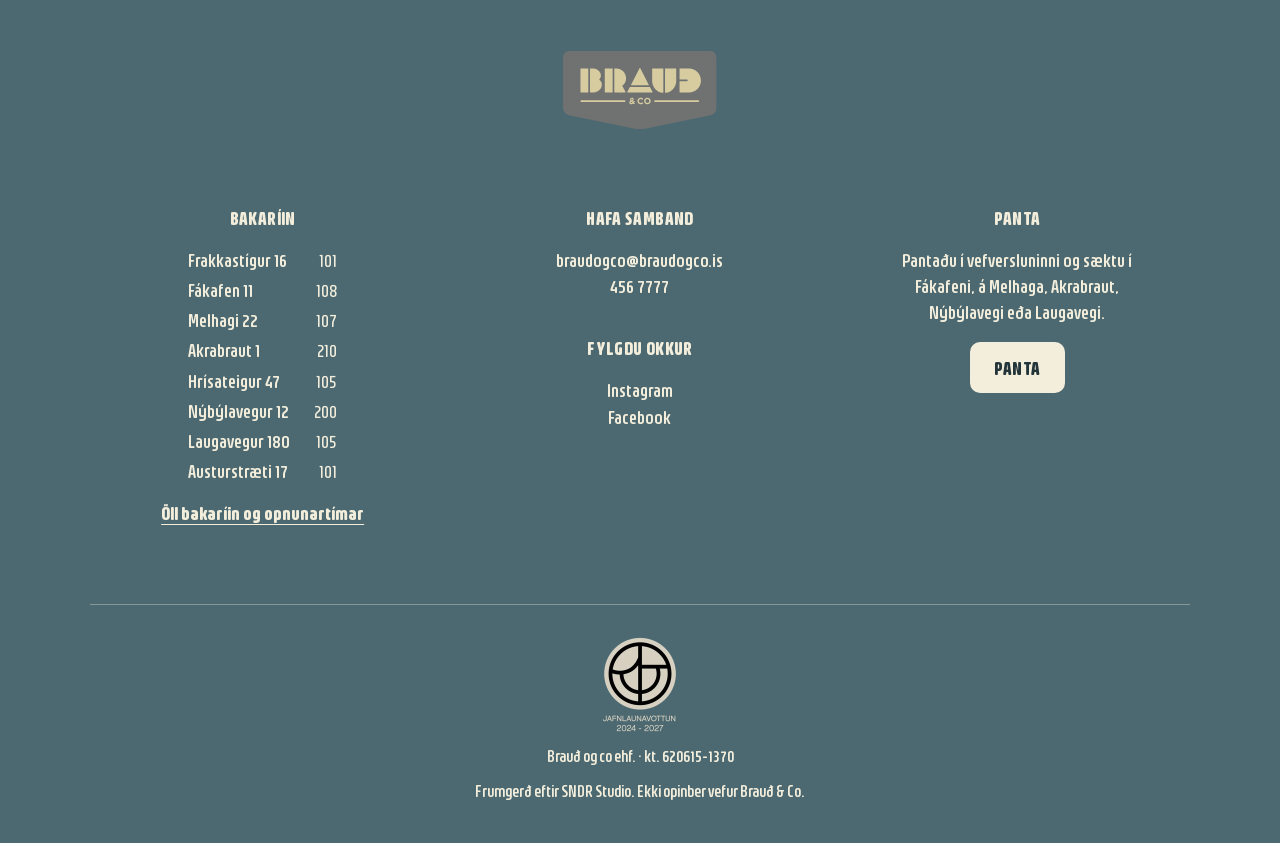
==== commit a7a3f102: "Deploy Brauð & Co prototype (noindex preview)" ====
--- a/index.html
+++ b/index.html
@@ -263,7 +263,7 @@
 <script src="./assets/vendor/gsap.min.js" defer></script>
 <script src="./assets/vendor/ScrollTrigger.min.js" defer></script>
 <script src="./assets/vendor/lenis.min.js" defer></script>
-<script type="module" src="./js/site.js?v=d2e1c27f"></script>
+<script type="module" src="./js/site.js?v=df84309c"></script>
 
 </body>
 </html>
